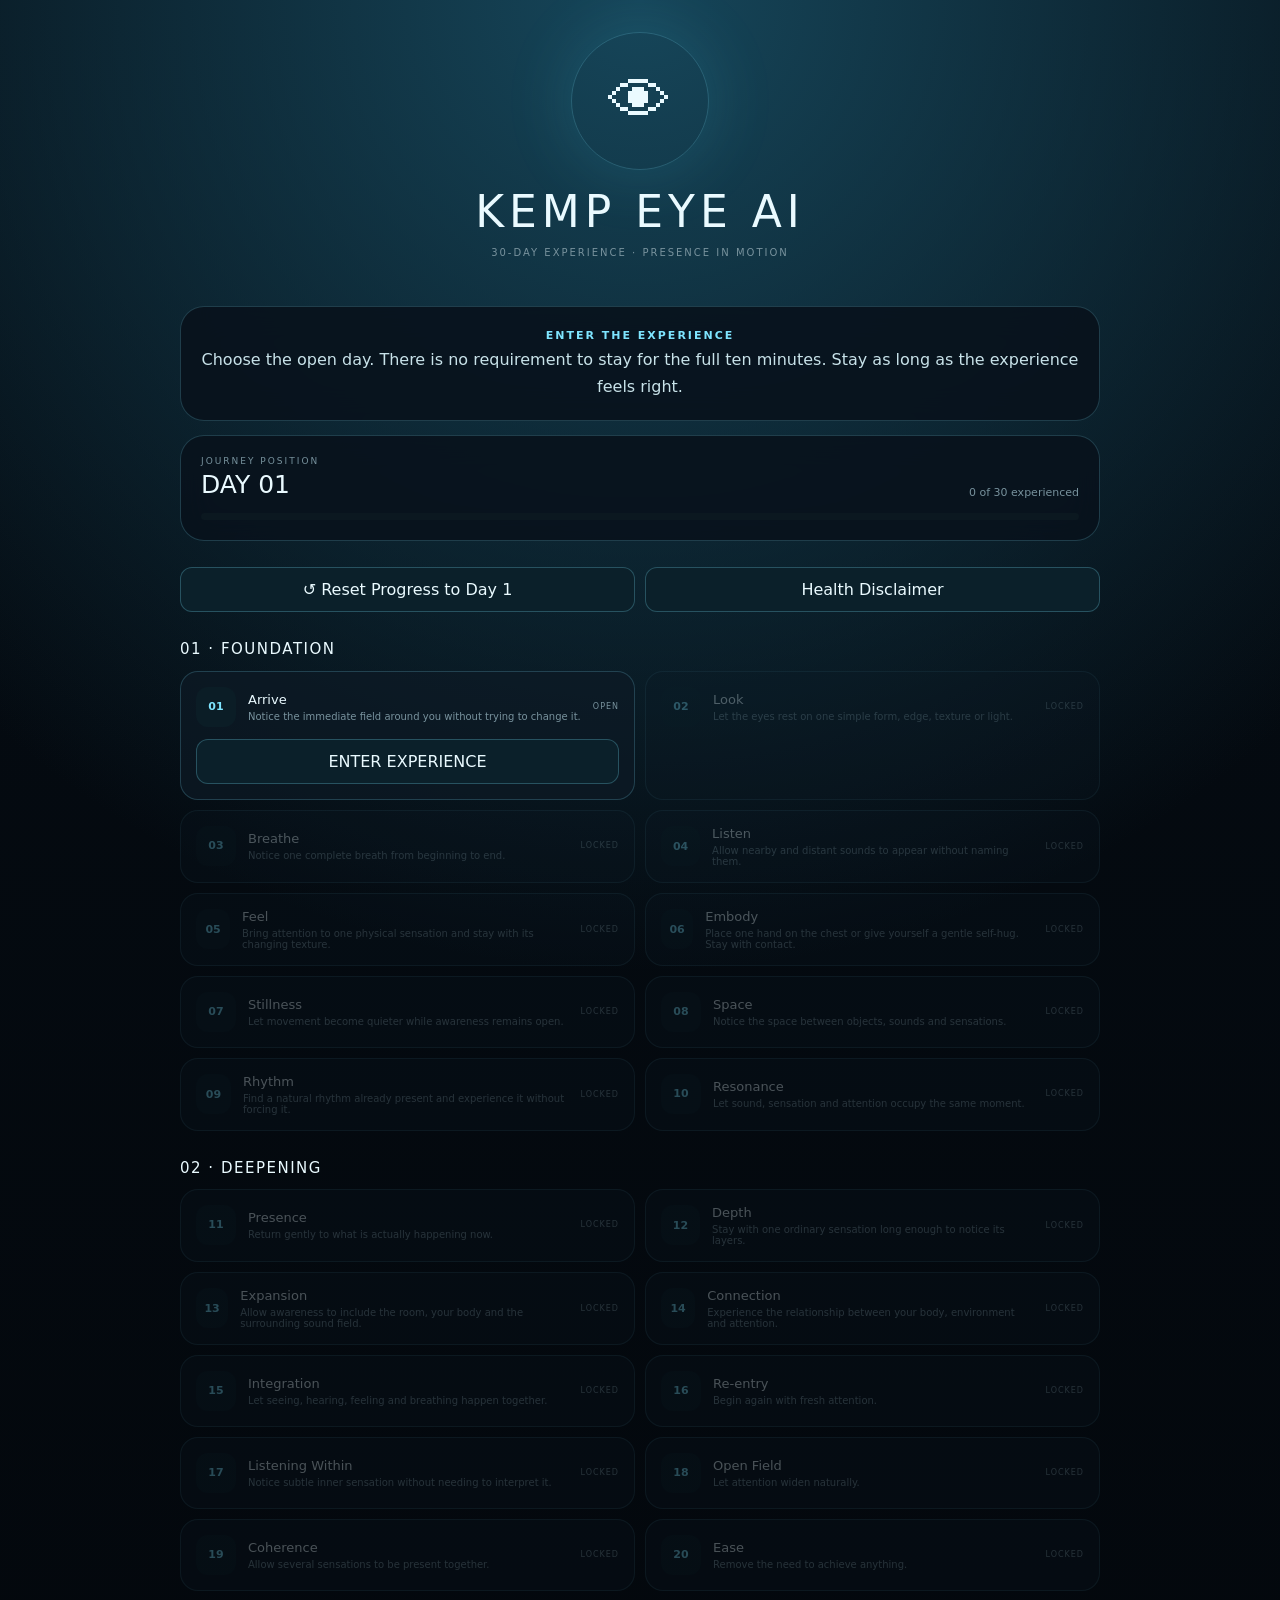
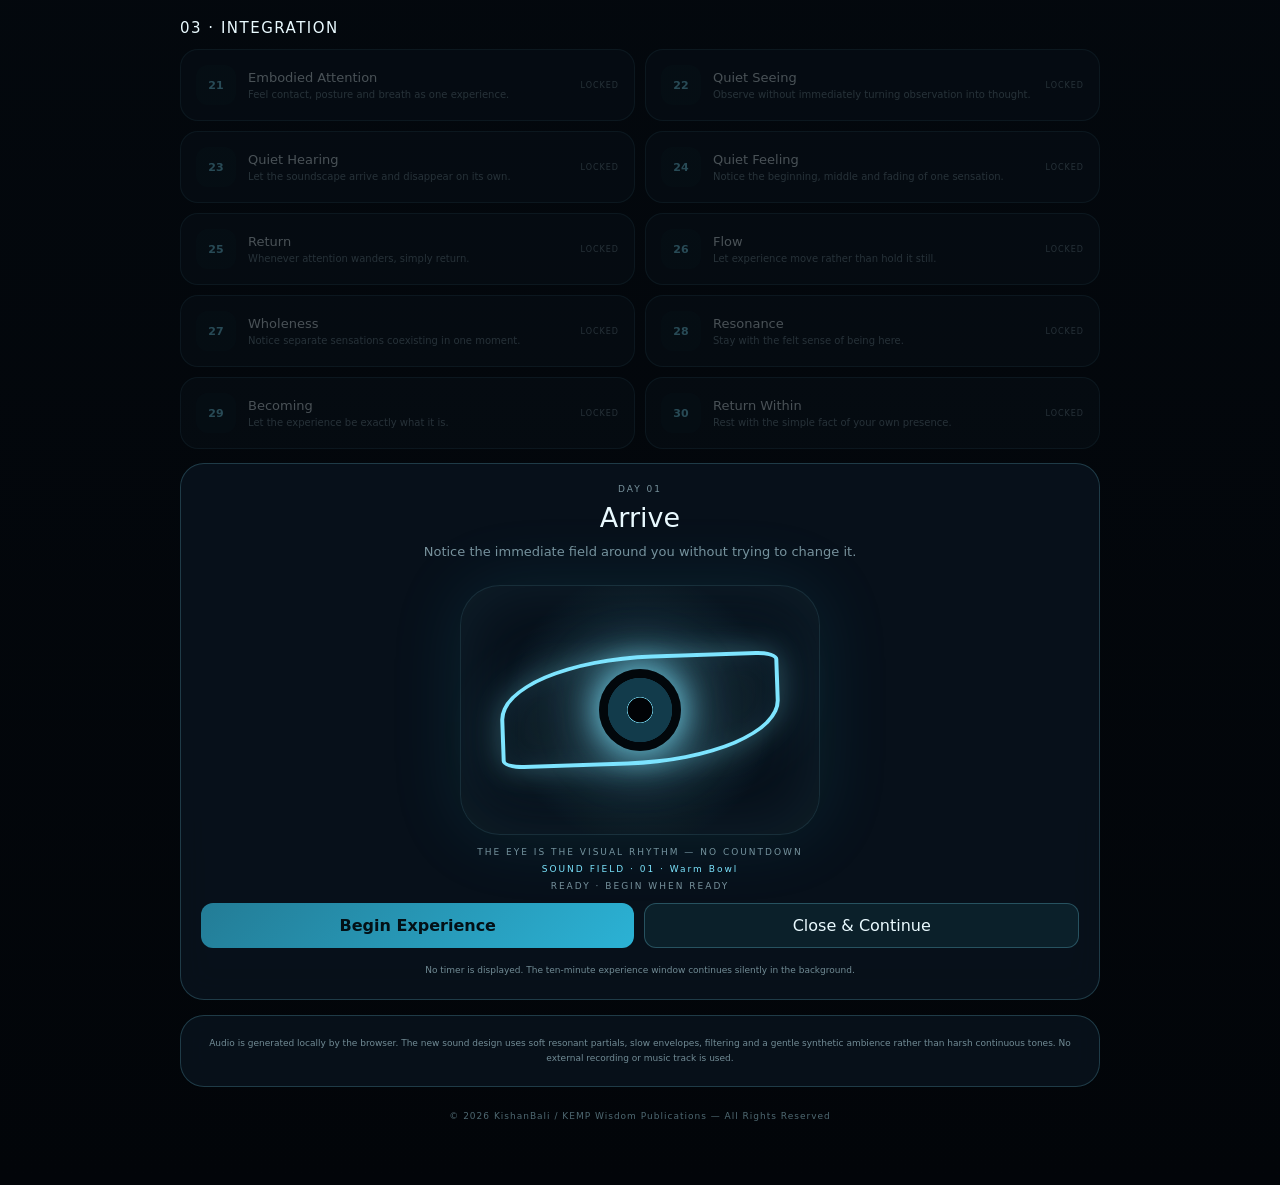
==== index.html @ 5b26da04 "Replace harsh tones with soft ambient resonant soundscapes" ====
<!doctype html><html lang="en"><head><meta charset="utf-8"><meta name="viewport" content="width=device-width,initial-scale=1"><title>KEMP EYE AI 👁 · 30-Day Experience</title><style>
:root{--bg:#03070b;--panel:rgba(8,18,28,.9);--cyan:#7ee5ff;--muted:#78929d;--line:rgba(126,229,255,.2);--ok:#9de4c3}*{box-sizing:border-box}body{margin:0;min-height:100vh;color:#eafaff;font-family:Inter,system-ui,sans-serif;background:radial-gradient(circle at 50% 0,#16465a,transparent 34%),linear-gradient(#050c13,#020509)}button{font:inherit}.wrap{max-width:950px;margin:auto;padding:22px 15px 60px}.hero{text-align:center;padding:10px 0 24px}.heroEye{width:138px;height:138px;margin:auto;border:1px solid var(--line);border-radius:50%;display:grid;place-items:center;box-shadow:0 0 70px rgba(74,207,239,.16)}.heroEye span{font-size:64px;animation:float 4s ease-in-out infinite}.hero h1{letter-spacing:5px;font-size:clamp(28px,5vw,44px);font-weight:500;margin:16px 0 5px}.hero p{color:var(--muted);font-size:10px;letter-spacing:2px}.panel{margin-top:14px;padding:20px;border:1px solid var(--line);border-radius:24px;background:var(--panel);backdrop-filter:blur(16px)}.intro{text-align:center;color:#c8e2e9;line-height:1.7}.intro b{display:block;color:var(--cyan);font-size:11px;letter-spacing:2px}.journey{display:flex;justify-content:space-between;align-items:end;gap:18px}.label{font-size:9px;letter-spacing:2px;color:var(--muted)}.big{font-size:25px;margin-top:4px}.count{font-size:11px;color:var(--muted)}.bar{height:7px;background:#0b1820;border-radius:20px;overflow:hidden;margin-top:14px}.fill{height:100%;width:0;background:linear-gradient(90deg,#246d83,var(--cyan));transition:width .5s}.stage{margin-top:28px}.stage h2{font-size:15px;font-weight:500;letter-spacing:1.5px}.days{display:grid;grid-template-columns:repeat(2,1fr);gap:10px}.day{padding:15px;border:1px solid var(--line);border-radius:18px;background:rgba(14,27,37,.7)}.lock{opacity:.3}.row{display:flex;gap:12px;align-items:center}.num{width:40px;height:40px;border-radius:12px;background:#0b1d26;color:var(--cyan);display:grid;place-items:center;font-weight:700;font-size:11px}.done .num{color:var(--ok)}.name{font-size:13px}.theme{font-size:10px;color:var(--muted);margin-top:4px}.state{margin-left:auto;font-size:8px;color:var(--muted);letter-spacing:1px}.done .state{color:var(--ok)}.btn{width:100%;margin-top:12px;padding:12px;border-radius:12px;border:1px solid rgba(126,229,255,.25);background:#0b202a;color:#eafaff;cursor:pointer}.primary{background:linear-gradient(135deg,#237c96,#2bb2d5);color:#031016;font-weight:750;border:0}.session{display:none;text-align:center}.session.show{display:block}.session h2{font-size:27px;font-weight:500;margin:8px}.desc{max-width:650px;margin:auto;color:var(--muted);font-size:13px;line-height:1.7}.visual{width:min(360px,82vw);height:250px;margin:22px auto 12px;display:grid;place-items:center;position:relative;border-radius:40px;background:radial-gradient(circle,rgba(126,229,255,.18),transparent 64%);box-shadow:inset 0 0 70px rgba(126,229,255,.08),0 0 75px rgba(42,174,208,.12);border:1px solid rgba(126,229,255,.14)}.visual.run{animation:field 4s ease-in-out infinite}.eyeArt{width:min(280px,72vw);height:150px;position:relative;filter:drop-shadow(0 0 25px rgba(126,229,255,.42))}.eyeArt:before{content:"";position:absolute;inset:20px 0;border:4px solid var(--cyan);border-radius:55% 8%;transform:rotate(-2deg);box-shadow:0 0 28px rgba(126,229,255,.28),inset 0 0 25px rgba(126,229,255,.08)}.iris{position:absolute;left:50%;top:50%;width:82px;height:82px;transform:translate(-50%,-50%);border-radius:50%;background:radial-gradient(circle,#f4ffff 0 7%,#7ee5ff 8% 22%,#123b4b 23% 55%,#02070b 56%);box-shadow:0 0 30px rgba(126,229,255,.72),0 0 70px rgba(126,229,255,.22)}.iris:after{content:"";position:absolute;left:50%;top:50%;width:25px;height:25px;transform:translate(-50%,-50%);border-radius:50%;background:#010306}.lid{position:absolute;left:-8%;right:-8%;top:50%;height:7px;border-radius:50%;background:var(--cyan);transform:translateY(-50%) scaleY(0);opacity:0}.run .eyeArt{animation:eyeFloat 3.6s ease-in-out infinite}.run .lid{animation:blink 5s ease-in-out infinite}.run .iris{animation:gaze 6s ease-in-out infinite}.experienceHint,.soundName,.phase{font-size:9px;letter-spacing:2px;color:var(--muted);margin-top:7px}.soundName{color:var(--cyan)}.controls{display:flex;gap:10px}.message{display:none;margin-top:14px;padding:15px;border-radius:15px;background:rgba(25,87,66,.22);color:#bcebd9;font-size:12px}.message.show{display:block}.tabs{display:grid;grid-template-columns:1fr 1fr;gap:10px;margin-top:14px}.modal{display:none}.modal.show{display:block}.note,.disclaimer,.footer{color:#718b95;font-size:9px;line-height:1.7;text-align:center;margin-top:15px}.footer{color:#4f6972;letter-spacing:1px;margin-top:22px}@keyframes float{50%{transform:translateY(-5px) scale(1.03)}}@keyframes field{0%,100%{transform:scale(.98);opacity:.82}50%{transform:scale(1.02);opacity:1}}@keyframes eyeFloat{50%{transform:translateY(-4px)}}@keyframes gaze{30%{margin-left:-10px}65%{margin-left:9px}}@keyframes blink{0%,42%,48%,100%{transform:translateY(-50%) scaleY(0);opacity:0}44%,46%{transform:translateY(-50%) scaleY(1);opacity:1}}@media(max-width:620px){.days{grid-template-columns:1fr}.controls,.tabs{display:flex;flex-direction:column}}
</style></head><body><main class="wrap"><section class="hero"><div class="heroEye"><span>👁</span></div><h1>KEMP EYE AI</h1><p>30-DAY EXPERIENCE · PRESENCE IN MOTION</p></section><section class="panel intro"><b>ENTER THE EXPERIENCE</b>Choose the open day. There is no requirement to stay for the full ten minutes. Stay as long as the experience feels right.</section><section class="panel"><div class="journey"><div><div class="label">JOURNEY POSITION</div><div class="big" id="dayNow">DAY 01</div></div><div class="count" id="count">0 of 30 experienced</div></div><div class="bar"><div class="fill" id="fill"></div></div></section><div class="tabs"><button class="btn" id="reset">↺ Reset Progress to Day 1</button><button class="btn" id="health">Health Disclaimer</button></div><section class="panel modal" id="healthPanel"><h3>Health Disclaimer</h3><p>KEMP EYE AI is an experiential prototype for personal exploration. It does not diagnose, treat, prevent or measure any medical or psychological condition and makes no promise of a health outcome. Stop if any sound or visual effect feels uncomfortable.</p><button class="btn" id="healthClose">Close Disclaimer</button></section><div id="stages"></div><section class="panel session" id="session"><div class="label" id="sessionDay">DAY 01</div><h2 id="title">Arrive</h2><p class="desc" id="desc"></p><div class="visual" id="visual"><div class="eyeArt"><div class="iris"></div><div class="lid"></div></div></div><div class="experienceHint">THE EYE IS THE VISUAL RHYTHM — NO COUNTDOWN</div><div class="soundName" id="soundName">SOUND FIELD · DAY 01</div><div class="phase" id="phase">READY · BEGIN WHEN YOU ARE READY</div><div class="controls"><button class="btn primary" id="start">Begin Experience</button><button class="btn" id="close">Close &amp; Continue</button></div><div class="note">No timer is displayed. The ten-minute experience window continues silently in the background.</div><div class="message" id="message"></div></section><section class="panel disclaimer">Audio is generated locally by the browser. The new sound design uses soft resonant partials, slow envelopes, filtering and a gentle synthetic ambience rather than harsh continuous tones. No external recording or music track is used.</section><div class="footer">© 2026 KishanBali / KEMP Wisdom Publications — All Rights Reserved</div></main><script>
const days=[['Arrive','Notice the immediate field around you without trying to change it.'],['Look','Let the eyes rest on one simple form, edge, texture or light.'],['Breathe','Notice one complete breath from beginning to end.'],['Listen','Allow nearby and distant sounds to appear without naming them.'],['Feel','Bring attention to one physical sensation and stay with its changing texture.'],['Embody','Place one hand on the chest or give yourself a gentle self-hug. Stay with contact.'],['Stillness','Let movement become quieter while awareness remains open.'],['Space','Notice the space between objects, sounds and sensations.'],['Rhythm','Find a natural rhythm already present and experience it without forcing it.'],['Resonance','Let sound, sensation and attention occupy the same moment.'],['Presence','Return gently to what is actually happening now.'],['Depth','Stay with one ordinary sensation long enough to notice its layers.'],['Expansion','Allow awareness to include the room, your body and the surrounding sound field.'],['Connection','Experience the relationship between your body, environment and attention.'],['Integration','Let seeing, hearing, feeling and breathing happen together.'],['Re-entry','Begin again with fresh attention.'],['Listening Within','Notice subtle inner sensation without needing to interpret it.'],['Open Field','Let attention widen naturally.'],['Coherence','Allow several sensations to be present together.'],['Ease','Remove the need to achieve anything.'],['Embodied Attention','Feel contact, posture and breath as one experience.'],['Quiet Seeing','Observe without immediately turning observation into thought.'],['Quiet Hearing','Let the soundscape arrive and disappear on its own.'],['Quiet Feeling','Notice the beginning, middle and fading of one sensation.'],['Return','Whenever attention wanders, simply return.'],['Flow','Let experience move rather than hold it still.'],['Wholeness','Notice separate sensations coexisting in one moment.'],['Resonance','Stay with the felt sense of being here.'],['Becoming','Let the experience be exactly what it is.'],['Return Within','Rest with the simple fact of your own presence.']];
const stages=[['01 · FOUNDATION',1,10],['02 · DEEPENING',11,20],['03 · INTEGRATION',21,30]];
const soundNames=['Warm Bowl','Soft Crystal','Low Resonance','Breath Tone','Silver Bowl','Deep Bowl','Airy Bowl','Warm Fifth','Quiet Bell','Round Resonance','Soft Harmonic','Inner Bowl','Wide Resonance','Open Fifth','Gentle Metal','Low Singing','Floating Fifth','Warm Air','Deep Bell','Soft Harmonics','Clear Resonance','Quiet Bell','Air Resonance','High Bowl','Falling Bowl','Flowing Tone','Bright Bowl','Deep + Air','Resonant Space','Return Bowl'];
const roots=[174,196,220,233,247,262,277,294,311,330,349,370,392,415,440,466,494,523,554,587,622,659,698,740,784,831,880,392,440,349];
const testMode=new URLSearchParams(location.search).get('test')==='1',DURATION=testMode?10:600;
let completed=read('kempEye30Completed',0),selected=Math.min(completed+1,30),elapsed=0,running=false,startStamp=0,raf=0,audio=null;const $=id=>document.getElementById(id);
function read(k,d){try{const n=Number(localStorage.getItem(k));return Number.isFinite(n)&&n>=0?n:d}catch(e){return d}}function write(k,v){try{localStorage.setItem(k,String(v))}catch(e){}}
function render(){const n=Math.min(completed+1,30);$('dayNow').textContent='DAY '+String(n).padStart(2,'0');$('count').textContent=completed+' of 30 experienced';$('fill').style.width=completed/30*100+'%';const h=$('stages');h.innerHTML='';stages.forEach(x=>{const s=document.createElement('section');s.className='stage';s.innerHTML='<h2>'+x[0]+'</h2><div class="days"></div>';const g=s.querySelector('.days');for(let d=x[1];d<=x[2];d++){const open=d<=completed+1,done=d<=completed,c=document.createElement('article');c.className='day '+(done?'done ':'')+(!open?'lock':'');c.innerHTML='<div class="row"><div class="num">'+String(d).padStart(2,'0')+'</div><div><div class="name">'+days[d-1][0]+'</div><div class="theme">'+days[d-1][1]+'</div></div><div class="state">'+(done?'DONE':open?'OPEN':'LOCKED')+'</div></div>'+(open&&!done?'<button class="btn enter">ENTER EXPERIENCE</button>':'');if(open&&!done)c.querySelector('.enter').onclick=()=>openDay(d);g.appendChild(c)}h.appendChild(s)})}
function openDay(d){if(d>completed+1)return;stopAudio();running=false;cancelAnimationFrame(raf);selected=d;elapsed=loadResume(d);$('sessionDay').textContent='DAY '+String(d).padStart(2,'0');$('title').textContent=days[d-1][0];$('desc').textContent=days[d-1][1];$('soundName').textContent='SOUND FIELD · '+String(d).padStart(2,'0')+' · '+soundNames[d-1];$('phase').textContent=elapsed?'RESUME · CONTINUE WHEN READY':'READY · BEGIN WHEN READY';$('start').disabled=false;$('start').textContent=elapsed?'Resume Experience':'Begin Experience';$('visual').classList.remove('run');$('message').className='message';$('session').classList.add('show');setTimeout(()=>$('session').scrollIntoView({behavior:'smooth',block:'center'}),20)}
function loadResume(d){try{const x=JSON.parse(localStorage.getItem('kempEye30Resume')||'null');return x&&x.day===d&&Number.isFinite(x.elapsed)?Math.min(DURATION,x.elapsed):0}catch(e){return 0}}function saveResume(){try{localStorage.setItem('kempEye30Resume',JSON.stringify({day:selected,elapsed}))}catch(e){}}
function stopAudio(){if(audio){try{audio.nodes.forEach(n=>n.stop())}catch(e){}try{audio.ctx.close()}catch(e){}audio=null}}
function startAudio(){stopAudio();const C=window.AudioContext||window.webkitAudioContext;if(!C)return;const ctx=new C(),root=roots[selected-1],master=ctx.createGain(),filter=ctx.createBiquadFilter(),pan=ctx.createStereoPanner?ctx.createStereoPanner():null;master.gain.setValueAtTime(0.0001,ctx.currentTime);master.gain.exponentialRampToValueAtTime(0.055,ctx.currentTime+2.5);filter.type='lowpass';filter.frequency.value=selected%3===0?1450:2100;filter.Q.value=.35;filter.connect(pan||master);if(pan){pan.pan.value=((selected%7)-3)/12;pan.connect(master)}master.connect(ctx.destination);const nodes=[];[1,2,3,4.01,6.01].forEach((ratio,i)=>{const o=ctx.createOscillator(),g=ctx.createGain();o.type=i===4?'triangle':'sine';o.frequency.value=root*ratio;g.gain.value=[.65,.22,.11,.055,.018][i];o.connect(g).connect(filter);o.start();nodes.push(o)});const lfo=ctx.createOscillator(),lg=ctx.createGain();lfo.frequency.value=.035+(selected%5)*.009;lg.gain.value=.018;lfo.connect(lg).connect(master.gain);lfo.start();nodes.push(lfo);ctx.resume();audio={ctx,nodes}}
function begin(){if(running)return;running=true;startStamp=performance.now()-elapsed*1000;startAudio();$('visual').classList.add('run');$('start').disabled=true;$('start').textContent='Experience Running';$('phase').textContent='EXPERIENCE IN PROGRESS · FOLLOW THE EYE';cancelAnimationFrame(raf);raf=requestAnimationFrame(loop)}
function loop(t){if(!running)return;elapsed=Math.min(DURATION,(t-startStamp)/1000);if(elapsed>=DURATION){finish();return}raf=requestAnimationFrame(loop)}
function finish(){running=false;cancelAnimationFrame(raf);stopAudio();completed=Math.max(completed,selected);write('kempEye30Completed',completed);try{localStorage.removeItem('kempEye30Resume')}catch(e){}$('visual').classList.remove('run');$('message').textContent=selected<30?'DAY '+String(selected+1).padStart(2,'0')+' IS NOW OPEN.':'30 DAYS COMPLETE · RETURN WITHIN.';$('message').className='message show';render();if(selected<30)setTimeout(()=>openDay(selected+1),500)}
$('start').onclick=begin;$('close').onclick=()=>{if(running){elapsed=Math.min(DURATION,(performance.now()-startStamp)/1000)}stopAudio();running=false;cancelAnimationFrame(raf);completed=Math.max(completed,selected);write('kempEye30Completed',completed);try{localStorage.removeItem('kempEye30Resume')}catch(e){}$('session').classList.remove('show');render();window.scrollTo({top:0,behavior:'smooth'})};$('reset').onclick=()=>{stopAudio();running=false;completed=0;selected=1;elapsed=0;write('kempEye30Completed',0);try{localStorage.removeItem('kempEye30Resume')}catch(e){}$('session').classList.remove('show');render()};$('health').onclick=()=>$('healthPanel').classList.toggle('show');$('healthClose').onclick=()=>$('healthPanel').classList.remove('show');document.addEventListener('visibilitychange',()=>{if(document.hidden&&running){elapsed=Math.min(DURATION,(performance.now()-startStamp)/1000);saveResume();stopAudio();running=false;cancelAnimationFrame(raf);$('start').disabled=false;$('start').textContent='Resume Experience';$('phase').textContent='PAUSED · PRESS RESUME'}});window.addEventListener('pagehide',()=>{if(running){elapsed=Math.min(DURATION,(performance.now()-startStamp)/1000);saveResume()}stopAudio()});render();openDay(selected);
</script></body></html>
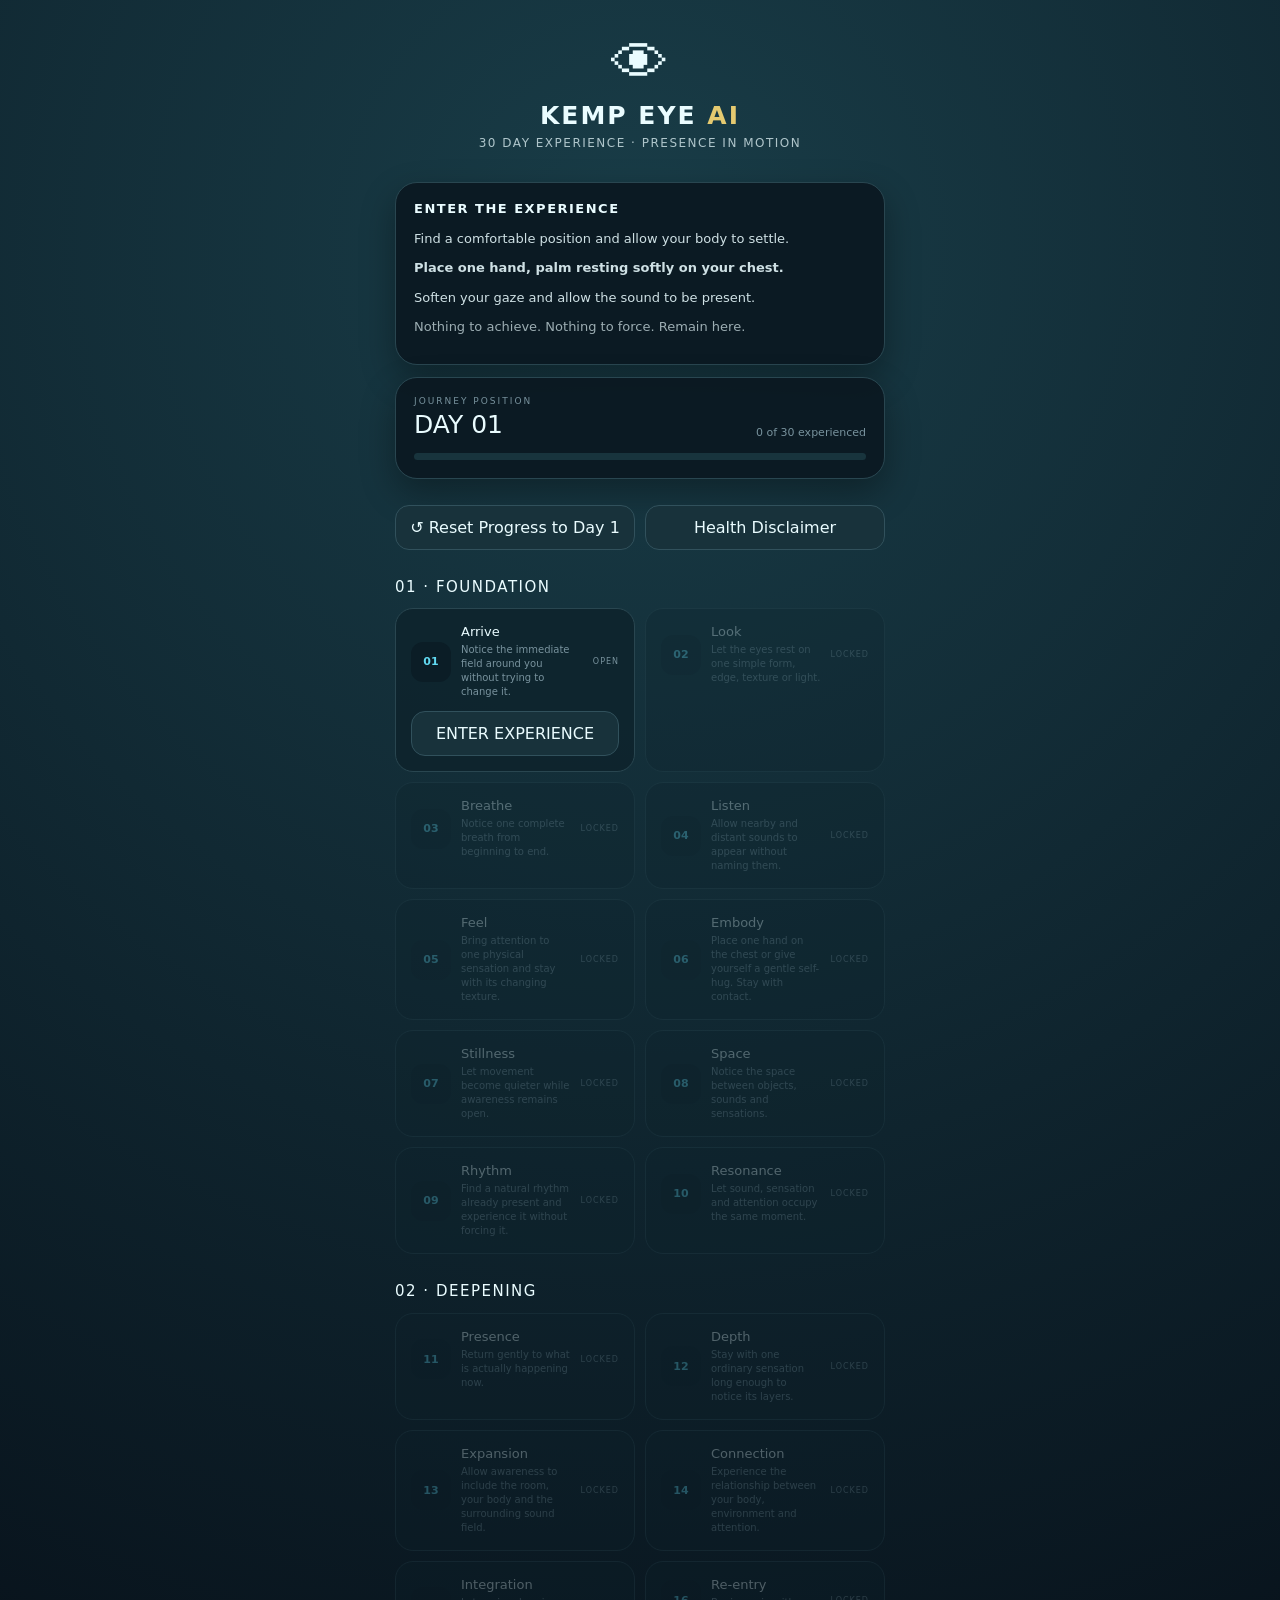
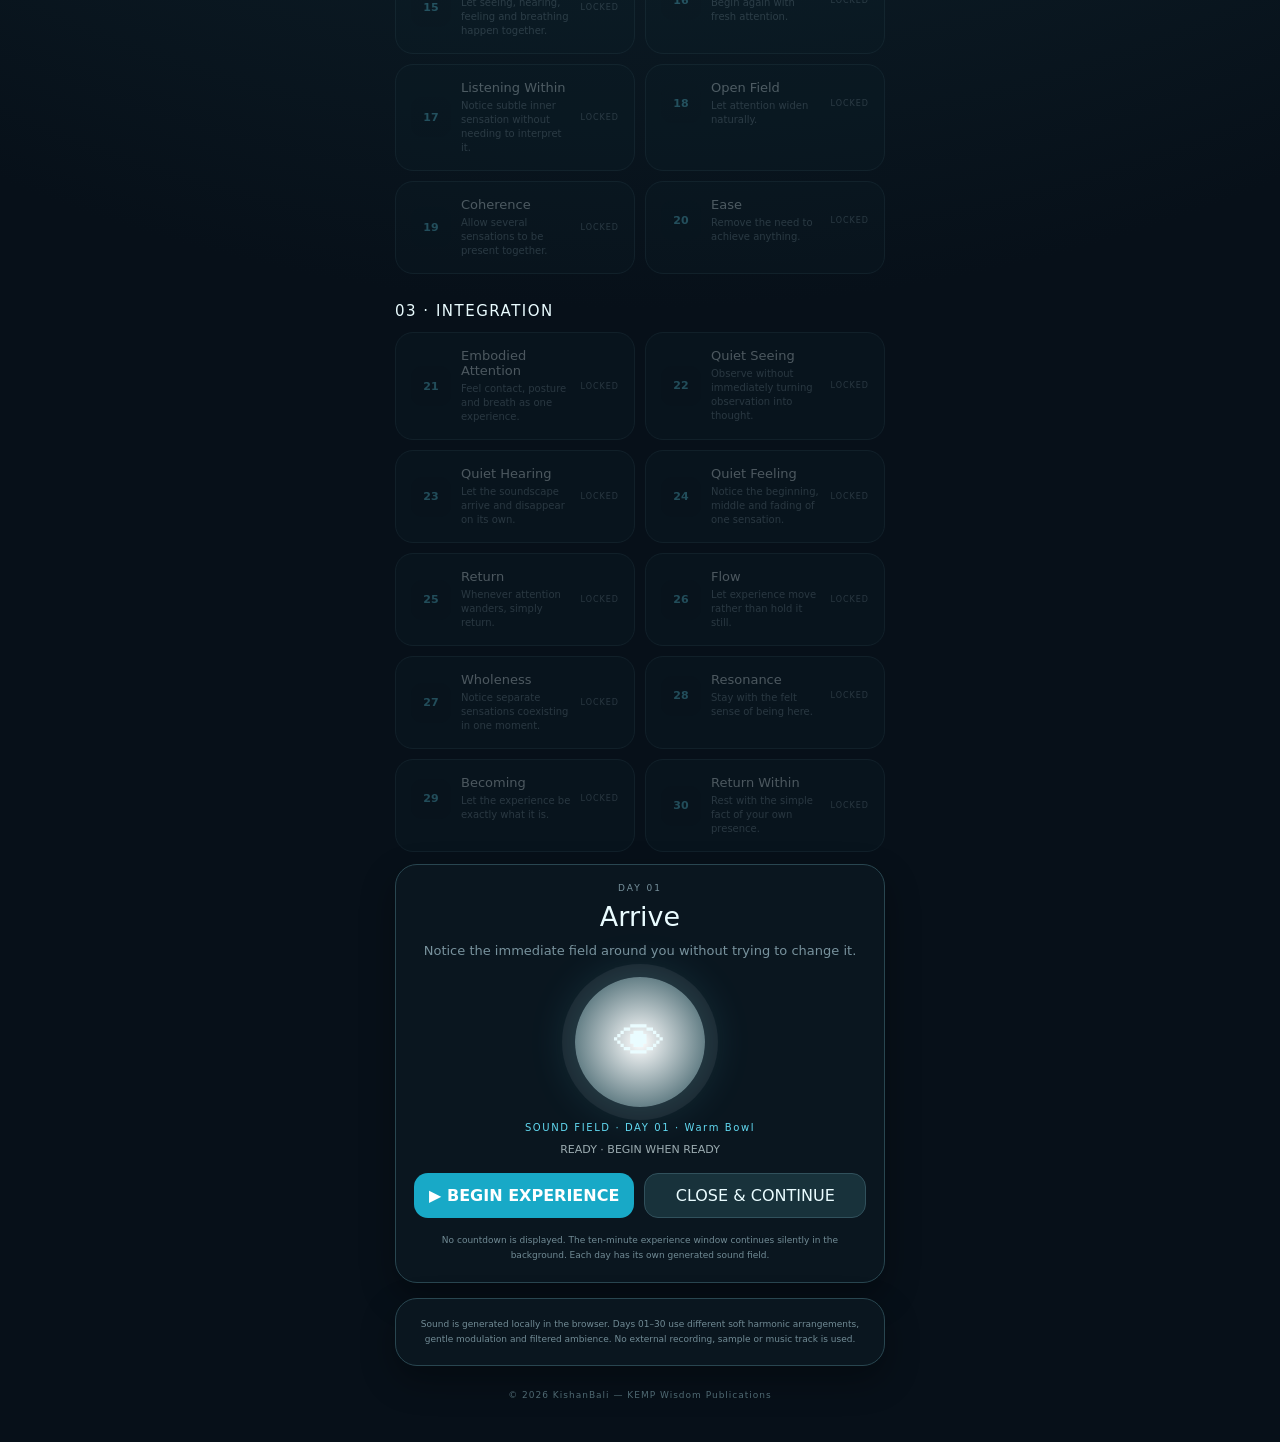
==== commit 89bb18f2: "Fix sound for days 21-30 and align eye visual with KEMP EYE Coherence" ====
--- a/index.html
+++ b/index.html
@@ -1,20 +1,22 @@
-<!doctype html><html lang="en"><head><meta charset="utf-8"><meta name="viewport" content="width=device-width,initial-scale=1"><title>KEMP EYE AI 👁 · 30-Day Experience</title><style>
-:root{--bg:#03070b;--panel:rgba(8,18,28,.9);--cyan:#7ee5ff;--muted:#78929d;--line:rgba(126,229,255,.2);--ok:#9de4c3}*{box-sizing:border-box}body{margin:0;min-height:100vh;color:#eafaff;font-family:Inter,system-ui,sans-serif;background:radial-gradient(circle at 50% 0,#16465a,transparent 34%),linear-gradient(#050c13,#020509)}button{font:inherit}.wrap{max-width:950px;margin:auto;padding:22px 15px 60px}.hero{text-align:center;padding:10px 0 24px}.heroEye{width:138px;height:138px;margin:auto;border:1px solid var(--line);border-radius:50%;display:grid;place-items:center;box-shadow:0 0 70px rgba(74,207,239,.16)}.heroEye span{font-size:64px;animation:float 4s ease-in-out infinite}.hero h1{letter-spacing:5px;font-size:clamp(28px,5vw,44px);font-weight:500;margin:16px 0 5px}.hero p{color:var(--muted);font-size:10px;letter-spacing:2px}.panel{margin-top:14px;padding:20px;border:1px solid var(--line);border-radius:24px;background:var(--panel);backdrop-filter:blur(16px)}.intro{text-align:center;color:#c8e2e9;line-height:1.7}.intro b{display:block;color:var(--cyan);font-size:11px;letter-spacing:2px}.journey{display:flex;justify-content:space-between;align-items:end;gap:18px}.label{font-size:9px;letter-spacing:2px;color:var(--muted)}.big{font-size:25px;margin-top:4px}.count{font-size:11px;color:var(--muted)}.bar{height:7px;background:#0b1820;border-radius:20px;overflow:hidden;margin-top:14px}.fill{height:100%;width:0;background:linear-gradient(90deg,#246d83,var(--cyan));transition:width .5s}.stage{margin-top:28px}.stage h2{font-size:15px;font-weight:500;letter-spacing:1.5px}.days{display:grid;grid-template-columns:repeat(2,1fr);gap:10px}.day{padding:15px;border:1px solid var(--line);border-radius:18px;background:rgba(14,27,37,.7)}.lock{opacity:.3}.row{display:flex;gap:12px;align-items:center}.num{width:40px;height:40px;border-radius:12px;background:#0b1d26;color:var(--cyan);display:grid;place-items:center;font-weight:700;font-size:11px}.done .num{color:var(--ok)}.name{font-size:13px}.theme{font-size:10px;color:var(--muted);margin-top:4px}.state{margin-left:auto;font-size:8px;color:var(--muted);letter-spacing:1px}.done .state{color:var(--ok)}.btn{width:100%;margin-top:12px;padding:12px;border-radius:12px;border:1px solid rgba(126,229,255,.25);background:#0b202a;color:#eafaff;cursor:pointer}.primary{background:linear-gradient(135deg,#237c96,#2bb2d5);color:#031016;font-weight:750;border:0}.session{display:none;text-align:center}.session.show{display:block}.session h2{font-size:27px;font-weight:500;margin:8px}.desc{max-width:650px;margin:auto;color:var(--muted);font-size:13px;line-height:1.7}.visual{width:min(360px,82vw);height:250px;margin:22px auto 12px;display:grid;place-items:center;position:relative;border-radius:40px;background:radial-gradient(circle,rgba(126,229,255,.18),transparent 64%);box-shadow:inset 0 0 70px rgba(126,229,255,.08),0 0 75px rgba(42,174,208,.12);border:1px solid rgba(126,229,255,.14)}.visual.run{animation:field 4s ease-in-out infinite}.eyeArt{width:min(280px,72vw);height:150px;position:relative;filter:drop-shadow(0 0 25px rgba(126,229,255,.42))}.eyeArt:before{content:"";position:absolute;inset:20px 0;border:4px solid var(--cyan);border-radius:55% 8%;transform:rotate(-2deg);box-shadow:0 0 28px rgba(126,229,255,.28),inset 0 0 25px rgba(126,229,255,.08)}.iris{position:absolute;left:50%;top:50%;width:82px;height:82px;transform:translate(-50%,-50%);border-radius:50%;background:radial-gradient(circle,#f4ffff 0 7%,#7ee5ff 8% 22%,#123b4b 23% 55%,#02070b 56%);box-shadow:0 0 30px rgba(126,229,255,.72),0 0 70px rgba(126,229,255,.22)}.iris:after{content:"";position:absolute;left:50%;top:50%;width:25px;height:25px;transform:translate(-50%,-50%);border-radius:50%;background:#010306}.lid{position:absolute;left:-8%;right:-8%;top:50%;height:7px;border-radius:50%;background:var(--cyan);transform:translateY(-50%) scaleY(0);opacity:0}.run .eyeArt{animation:eyeFloat 3.6s ease-in-out infinite}.run .lid{animation:blink 5s ease-in-out infinite}.run .iris{animation:gaze 6s ease-in-out infinite}.experienceHint,.soundName,.phase{font-size:9px;letter-spacing:2px;color:var(--muted);margin-top:7px}.soundName{color:var(--cyan)}.controls{display:flex;gap:10px}.message{display:none;margin-top:14px;padding:15px;border-radius:15px;background:rgba(25,87,66,.22);color:#bcebd9;font-size:12px}.message.show{display:block}.tabs{display:grid;grid-template-columns:1fr 1fr;gap:10px;margin-top:14px}.modal{display:none}.modal.show{display:block}.note,.disclaimer,.footer{color:#718b95;font-size:9px;line-height:1.7;text-align:center;margin-top:15px}.footer{color:#4f6972;letter-spacing:1px;margin-top:22px}@keyframes float{50%{transform:translateY(-5px) scale(1.03)}}@keyframes field{0%,100%{transform:scale(.98);opacity:.82}50%{transform:scale(1.02);opacity:1}}@keyframes eyeFloat{50%{transform:translateY(-4px)}}@keyframes gaze{30%{margin-left:-10px}65%{margin-left:9px}}@keyframes blink{0%,42%,48%,100%{transform:translateY(-50%) scaleY(0);opacity:0}44%,46%{transform:translateY(-50%) scaleY(1);opacity:1}}@media(max-width:620px){.days{grid-template-columns:1fr}.controls,.tabs{display:flex;flex-direction:column}}
-</style></head><body><main class="wrap"><section class="hero"><div class="heroEye"><span>👁</span></div><h1>KEMP EYE AI</h1><p>30-DAY EXPERIENCE · PRESENCE IN MOTION</p></section><section class="panel intro"><b>ENTER THE EXPERIENCE</b>Choose the open day. There is no requirement to stay for the full ten minutes. Stay as long as the experience feels right.</section><section class="panel"><div class="journey"><div><div class="label">JOURNEY POSITION</div><div class="big" id="dayNow">DAY 01</div></div><div class="count" id="count">0 of 30 experienced</div></div><div class="bar"><div class="fill" id="fill"></div></div></section><div class="tabs"><button class="btn" id="reset">↺ Reset Progress to Day 1</button><button class="btn" id="health">Health Disclaimer</button></div><section class="panel modal" id="healthPanel"><h3>Health Disclaimer</h3><p>KEMP EYE AI is an experiential prototype for personal exploration. It does not diagnose, treat, prevent or measure any medical or psychological condition and makes no promise of a health outcome. Stop if any sound or visual effect feels uncomfortable.</p><button class="btn" id="healthClose">Close Disclaimer</button></section><div id="stages"></div><section class="panel session" id="session"><div class="label" id="sessionDay">DAY 01</div><h2 id="title">Arrive</h2><p class="desc" id="desc"></p><div class="visual" id="visual"><div class="eyeArt"><div class="iris"></div><div class="lid"></div></div></div><div class="experienceHint">THE EYE IS THE VISUAL RHYTHM — NO COUNTDOWN</div><div class="soundName" id="soundName">SOUND FIELD · DAY 01</div><div class="phase" id="phase">READY · BEGIN WHEN YOU ARE READY</div><div class="controls"><button class="btn primary" id="start">Begin Experience</button><button class="btn" id="close">Close &amp; Continue</button></div><div class="note">No timer is displayed. The ten-minute experience window continues silently in the background.</div><div class="message" id="message"></div></section><section class="panel disclaimer">Audio is generated locally by the browser. The new sound design uses soft resonant partials, slow envelopes, filtering and a gentle synthetic ambience rather than harsh continuous tones. No external recording or music track is used.</section><div class="footer">© 2026 KishanBali / KEMP Wisdom Publications — All Rights Reserved</div></main><script>
+<!doctype html><html lang="en"><head><meta charset="utf-8"><meta name="viewport" content="width=device-width,initial-scale=1,viewport-fit=cover"><meta name="theme-color" content="#071019"><title>KEMP EYE AI 👁 · 30-Day Experience</title><style>
+*{box-sizing:border-box}html,body{margin:0;min-height:100%;background:#071019;color:#eafcff;font-family:system-ui,-apple-system,Segoe UI,sans-serif}body{background:radial-gradient(circle at 50% 8%,#193d48,#071019 58%)}button{font:inherit}.app{max-width:520px;margin:auto;min-height:100vh;padding:22px 15px 38px}.hero{text-align:center;padding:12px 0 20px}.heroEye{font-size:58px;line-height:1}.hero h1{font-size:25px;letter-spacing:2px;margin:9px 0 6px}.hero h1 span{color:#e5ca70}.sub{font-size:12px;letter-spacing:1.5px;opacity:.72}.card{background:#0a1820e8;border:1px solid #294650;border-radius:22px;padding:18px;margin:12px 0;box-shadow:0 14px 35px #0005}.guidance h2{font-size:13px;letter-spacing:1.5px;margin:0 0 12px}.guidance p{font-size:13px;line-height:1.65;margin:8px 0;opacity:.88}.guidance .quiet{opacity:.65}.journey{display:flex;justify-content:space-between;align-items:end;gap:15px}.label{font-size:9px;letter-spacing:2px;color:#78929d}.big{font-size:25px;margin-top:4px}.count{font-size:11px;color:#78929d;text-align:right}.bar{height:7px;background:#18343d;border-radius:10px;overflow:hidden;margin-top:14px}.fill{height:100%;width:0;background:#61d9f1;transition:width .3s}.stage{margin-top:28px}.stage h2{font-size:15px;font-weight:500;letter-spacing:1.5px}.days{display:grid;grid-template-columns:repeat(2,1fr);gap:10px}.day{padding:15px;border:1px solid #294650;border-radius:18px;background:#0d222bcc}.lock{opacity:.3}.row{display:flex;gap:10px;align-items:center}.num{width:40px;height:40px;border-radius:12px;background:#0b1d26;color:#61d9f1;display:grid;place-items:center;font-weight:700;font-size:11px;flex:none}.done .num{color:#9de4c3}.name{font-size:13px}.theme{font-size:10px;color:#78929d;margin-top:4px;line-height:1.4}.state{margin-left:auto;font-size:8px;color:#78929d;letter-spacing:1px}.done .state{color:#9de4c3}.btn{width:100%;margin-top:12px;padding:12px;border-radius:14px;border:1px solid #31515c;background:#18323b;color:#eafcff;cursor:pointer}.primary{background:#18a9c7;color:#fff;font-weight:900;border:0}.session{display:none;text-align:center}.session.show{display:block}.session h2{font-size:27px;font-weight:500;margin:8px}.desc{max-width:650px;margin:auto;color:#78929d;font-size:13px;line-height:1.7}.orb{width:130px;height:130px;margin:15px auto;border-radius:50%;display:grid;place-items:center;font-size:52px;background:radial-gradient(circle,#fff,#254b55);box-shadow:0 0 0 13px #fff1,0 0 48px #61d9f133;animation:pulse 4s ease-in-out infinite}.orb.run{animation:pulseRun 3.4s ease-in-out infinite}.soundName{font-size:10px;letter-spacing:1.6px;color:#61d9f1;margin-top:8px}.phase{min-height:18px;margin-top:10px;font-size:11px;opacity:.65}.controls{display:flex;gap:10px}.message{display:none;margin-top:14px;padding:15px;border-radius:15px;background:#19574238;color:#bcebd9;font-size:12px;line-height:1.6}.message.show{display:block}.tabs{display:grid;grid-template-columns:1fr 1fr;gap:10px;margin-top:14px}.modal{display:none}.modal.show{display:block}.note,.disclaimer,.footer{color:#718b95;font-size:9px;line-height:1.7;text-align:center;margin-top:15px}.footer{color:#4f6972;letter-spacing:1px;margin-top:22px}@keyframes pulse{50%{transform:scale(1.07)}}@keyframes pulseRun{0%,100%{transform:scale(1);filter:brightness(.95)}50%{transform:scale(1.08);filter:brightness(1.18)}}@media(max-width:620px){.days{grid-template-columns:1fr}.controls,.tabs{display:flex;flex-direction:column}}
+</style></head><body><main class="app"><header class="hero"><div class="heroEye">👁</div><h1>KEMP EYE <span>AI</span></h1><div class="sub">30 DAY EXPERIENCE · PRESENCE IN MOTION</div></header><section class="card guidance"><h2>ENTER THE EXPERIENCE</h2><p>Find a comfortable position and allow your body to settle.</p><p><strong>Place one hand, palm resting softly on your chest.</strong></p><p>Soften your gaze and allow the sound to be present.</p><p class="quiet">Nothing to achieve. Nothing to force. Remain here.</p></section><section class="card"><div class="journey"><div><div class="label">JOURNEY POSITION</div><div class="big" id="dayNow">DAY 01</div></div><div class="count" id="count">0 of 30 experienced</div></div><div class="bar"><div class="fill" id="fill"></div></div></section><div class="tabs"><button class="btn" id="reset">↺ Reset Progress to Day 1</button><button class="btn" id="health">Health Disclaimer</button></div><section class="card modal" id="healthPanel"><h3>Health Disclaimer</h3><p>KEMP EYE AI is an experiential prototype for personal exploration. It does not diagnose, treat, prevent or measure any medical or psychological condition and makes no promise of a health outcome. Stop if any sound or visual effect feels uncomfortable.</p><button class="btn" id="healthClose">Close Disclaimer</button></section><div id="stages"></div><section class="card session" id="session"><div class="label" id="sessionDay">DAY 01</div><h2 id="title">Arrive</h2><p class="desc" id="desc"></p><div class="orb" id="orb">👁</div><div class="soundName" id="soundName">SOUND FIELD · DAY 01 · WARM BOWL</div><div class="phase" id="phase">READY · BEGIN WHEN READY</div><div class="controls"><button class="btn primary" id="start">▶ BEGIN EXPERIENCE</button><button class="btn" id="close">CLOSE &amp; CONTINUE</button></div><div class="note">No countdown is displayed. The ten-minute experience window continues silently in the background. Each day has its own generated sound field.</div><div class="message" id="message"></div></section><section class="card disclaimer">Sound is generated locally in the browser. Days 01–30 use different soft harmonic arrangements, gentle modulation and filtered ambience. No external recording, sample or music track is used.</section><div class="footer">© 2026 KishanBali — KEMP Wisdom Publications</div></main><script>
 const days=[['Arrive','Notice the immediate field around you without trying to change it.'],['Look','Let the eyes rest on one simple form, edge, texture or light.'],['Breathe','Notice one complete breath from beginning to end.'],['Listen','Allow nearby and distant sounds to appear without naming them.'],['Feel','Bring attention to one physical sensation and stay with its changing texture.'],['Embody','Place one hand on the chest or give yourself a gentle self-hug. Stay with contact.'],['Stillness','Let movement become quieter while awareness remains open.'],['Space','Notice the space between objects, sounds and sensations.'],['Rhythm','Find a natural rhythm already present and experience it without forcing it.'],['Resonance','Let sound, sensation and attention occupy the same moment.'],['Presence','Return gently to what is actually happening now.'],['Depth','Stay with one ordinary sensation long enough to notice its layers.'],['Expansion','Allow awareness to include the room, your body and the surrounding sound field.'],['Connection','Experience the relationship between your body, environment and attention.'],['Integration','Let seeing, hearing, feeling and breathing happen together.'],['Re-entry','Begin again with fresh attention.'],['Listening Within','Notice subtle inner sensation without needing to interpret it.'],['Open Field','Let attention widen naturally.'],['Coherence','Allow several sensations to be present together.'],['Ease','Remove the need to achieve anything.'],['Embodied Attention','Feel contact, posture and breath as one experience.'],['Quiet Seeing','Observe without immediately turning observation into thought.'],['Quiet Hearing','Let the soundscape arrive and disappear on its own.'],['Quiet Feeling','Notice the beginning, middle and fading of one sensation.'],['Return','Whenever attention wanders, simply return.'],['Flow','Let experience move rather than hold it still.'],['Wholeness','Notice separate sensations coexisting in one moment.'],['Resonance','Stay with the felt sense of being here.'],['Becoming','Let the experience be exactly what it is.'],['Return Within','Rest with the simple fact of your own presence.']];
 const stages=[['01 · FOUNDATION',1,10],['02 · DEEPENING',11,20],['03 · INTEGRATION',21,30]];
-const soundNames=['Warm Bowl','Soft Crystal','Low Resonance','Breath Tone','Silver Bowl','Deep Bowl','Airy Bowl','Warm Fifth','Quiet Bell','Round Resonance','Soft Harmonic','Inner Bowl','Wide Resonance','Open Fifth','Gentle Metal','Low Singing','Floating Fifth','Warm Air','Deep Bell','Soft Harmonics','Clear Resonance','Quiet Bell','Air Resonance','High Bowl','Falling Bowl','Flowing Tone','Bright Bowl','Deep + Air','Resonant Space','Return Bowl'];
-const roots=[174,196,220,233,247,262,277,294,311,330,349,370,392,415,440,466,494,523,554,587,622,659,698,740,784,831,880,392,440,349];
-const testMode=new URLSearchParams(location.search).get('test')==='1',DURATION=testMode?10:600;
-let completed=read('kempEye30Completed',0),selected=Math.min(completed+1,30),elapsed=0,running=false,startStamp=0,raf=0,audio=null;const $=id=>document.getElementById(id);
-function read(k,d){try{const n=Number(localStorage.getItem(k));return Number.isFinite(n)&&n>=0?n:d}catch(e){return d}}function write(k,v){try{localStorage.setItem(k,String(v))}catch(e){}}
-function render(){const n=Math.min(completed+1,30);$('dayNow').textContent='DAY '+String(n).padStart(2,'0');$('count').textContent=completed+' of 30 experienced';$('fill').style.width=completed/30*100+'%';const h=$('stages');h.innerHTML='';stages.forEach(x=>{const s=document.createElement('section');s.className='stage';s.innerHTML='<h2>'+x[0]+'</h2><div class="days"></div>';const g=s.querySelector('.days');for(let d=x[1];d<=x[2];d++){const open=d<=completed+1,done=d<=completed,c=document.createElement('article');c.className='day '+(done?'done ':'')+(!open?'lock':'');c.innerHTML='<div class="row"><div class="num">'+String(d).padStart(2,'0')+'</div><div><div class="name">'+days[d-1][0]+'</div><div class="theme">'+days[d-1][1]+'</div></div><div class="state">'+(done?'DONE':open?'OPEN':'LOCKED')+'</div></div>'+(open&&!done?'<button class="btn enter">ENTER EXPERIENCE</button>':'');if(open&&!done)c.querySelector('.enter').onclick=()=>openDay(d);g.appendChild(c)}h.appendChild(s)})}
-function openDay(d){if(d>completed+1)return;stopAudio();running=false;cancelAnimationFrame(raf);selected=d;elapsed=loadResume(d);$('sessionDay').textContent='DAY '+String(d).padStart(2,'0');$('title').textContent=days[d-1][0];$('desc').textContent=days[d-1][1];$('soundName').textContent='SOUND FIELD · '+String(d).padStart(2,'0')+' · '+soundNames[d-1];$('phase').textContent=elapsed?'RESUME · CONTINUE WHEN READY':'READY · BEGIN WHEN READY';$('start').disabled=false;$('start').textContent=elapsed?'Resume Experience':'Begin Experience';$('visual').classList.remove('run');$('message').className='message';$('session').classList.add('show');setTimeout(()=>$('session').scrollIntoView({behavior:'smooth',block:'center'}),20)}
-function loadResume(d){try{const x=JSON.parse(localStorage.getItem('kempEye30Resume')||'null');return x&&x.day===d&&Number.isFinite(x.elapsed)?Math.min(DURATION,x.elapsed):0}catch(e){return 0}}function saveResume(){try{localStorage.setItem('kempEye30Resume',JSON.stringify({day:selected,elapsed}))}catch(e){}}
-function stopAudio(){if(audio){try{audio.nodes.forEach(n=>n.stop())}catch(e){}try{audio.ctx.close()}catch(e){}audio=null}}
-function startAudio(){stopAudio();const C=window.AudioContext||window.webkitAudioContext;if(!C)return;const ctx=new C(),root=roots[selected-1],master=ctx.createGain(),filter=ctx.createBiquadFilter(),pan=ctx.createStereoPanner?ctx.createStereoPanner():null;master.gain.setValueAtTime(0.0001,ctx.currentTime);master.gain.exponentialRampToValueAtTime(0.055,ctx.currentTime+2.5);filter.type='lowpass';filter.frequency.value=selected%3===0?1450:2100;filter.Q.value=.35;filter.connect(pan||master);if(pan){pan.pan.value=((selected%7)-3)/12;pan.connect(master)}master.connect(ctx.destination);const nodes=[];[1,2,3,4.01,6.01].forEach((ratio,i)=>{const o=ctx.createOscillator(),g=ctx.createGain();o.type=i===4?'triangle':'sine';o.frequency.value=root*ratio;g.gain.value=[.65,.22,.11,.055,.018][i];o.connect(g).connect(filter);o.start();nodes.push(o)});const lfo=ctx.createOscillator(),lg=ctx.createGain();lfo.frequency.value=.035+(selected%5)*.009;lg.gain.value=.018;lfo.connect(lg).connect(master.gain);lfo.start();nodes.push(lfo);ctx.resume();audio={ctx,nodes}}
-function begin(){if(running)return;running=true;startStamp=performance.now()-elapsed*1000;startAudio();$('visual').classList.add('run');$('start').disabled=true;$('start').textContent='Experience Running';$('phase').textContent='EXPERIENCE IN PROGRESS · FOLLOW THE EYE';cancelAnimationFrame(raf);raf=requestAnimationFrame(loop)}
+const soundNames=['Warm Bowl','Soft Crystal','Low Resonance','Breath Tone','Silver Bowl','Deep Bowl','Airy Bowl','Warm Fifth','Quiet Bell','Round Resonance','Soft Harmonic','Inner Bowl','Wide Resonance','Open Fifth','Gentle Metal','Low Singing','Floating Fifth','Warm Air','Deep Bell','Soft Harmonics','Clear Resonance','Quiet Bell II','Air Resonance','High Bowl','Falling Bowl','Flowing Tone','Bright Bowl','Deep + Air','Resonant Space','Return Bowl'];
+const profiles=[
+[174,[1,2,3],.025,.030,900], [196,[1,2.01,4],.020,.042,1050], [220,[1,1.5,2.5],.022,.036,1200], [196,[1,3,5],.018,.027,800], [233,[1,2,3.01],.021,.050,1300], [147,[1,1.5,2],.024,.031,850], [165,[1,2.01,3.99],.019,.045,1000], [196,[1,1.25,2.5],.021,.025,1150], [220,[1,2,4],.020,.055,1400], [247,[1,1.5,2.01],.018,.034,950],
+[174,[1,2,3,5],.020,.028,900], [185,[1,1.5,2.5,4],.019,.047,1000], [196,[1,2.01,3,4],.021,.033,1250], [208,[1,1.25,2.5,5],.018,.041,1150], [220,[1,2,3.01,4.02],.020,.052,1350], [233,[1,1.5,2.5,4],.019,.029,900], [247,[1,2.01,3.5,5],.020,.038,1100], [262,[1,1.25,2,3],.018,.026,1000], [196,[1,2,2.99,6],.020,.049,1450], [208,[1,1.5,3,4.5],.018,.035,1050],
+[220,[1,2.01,3,5,6],.019,.031,1200], [147,[1,1.5,2.5,3.5],.024,.043,850], [165,[1,2,3,4,6],.020,.057,1300], [185,[1,1.25,2.5,5],.018,.032,1100], [196,[1,1.5,2.5,4,6],.020,.046,1500], [220,[1,2,3.01,4.01],.019,.028,1000], [233,[1,1.25,2,3.5,5],.018,.053,1250], [174,[1,2.01,3,4.02,6],.022,.039,900], [262,[1,1.5,2.5,3.5,5],.017,.061,1400], [196,[1,2,3,4,5,6],.019,.034,1150]
+];
+const testMode=new URLSearchParams(location.search).get('test')==='1';const DURATION=testMode?10:600,PROGRESS_KEY='kempEye30Completed',RESUME_KEY='kempEye30Resume';let completed=read(PROGRESS_KEY,0),selected=Math.min(completed+1,30),elapsed=loadResume(selected),running=false,startStamp=0,raf=0,audio=null;const $=id=>document.getElementById(id);
+function read(k,d){try{const n=Number(localStorage.getItem(k));return Number.isFinite(n)&&n>=0?n:d}catch(e){return d}}function write(k,v){try{localStorage.setItem(k,String(v))}catch(e){}}function loadResume(d){try{const x=JSON.parse(localStorage.getItem(RESUME_KEY)||'null');return x&&x.day===d&&Number.isFinite(x.elapsed)?Math.min(DURATION,x.elapsed):0}catch(e){return 0}}function saveResume(){try{localStorage.setItem(RESUME_KEY,JSON.stringify({day:selected,elapsed}))}catch(e){}}
+function render(){const n=Math.min(completed+1,30);$('dayNow').textContent='DAY '+String(n).padStart(2,'0');$('count').textContent=completed+' of 30 experienced';$('fill').style.width=(completed/30*100)+'%';const host=$('stages');host.innerHTML='';stages.forEach(st=>{const sec=document.createElement('section');sec.className='stage';sec.innerHTML='<h2>'+st[0]+'</h2><div class="days"></div>';const grid=sec.querySelector('.days');for(let d=st[1];d<=st[2];d++){const open=d<=completed+1,done=d<=completed,card=document.createElement('article');card.className='day '+(done?'done ':'')+(!open?'lock':'');card.innerHTML='<div class="row"><div class="num">'+String(d).padStart(2,'0')+'</div><div><div class="name">'+days[d-1][0]+'</div><div class="theme">'+days[d-1][1]+'</div></div><div class="state">'+(done?'DONE':open?'OPEN':'LOCKED')+'</div></div>'+(open&&!done?'<button class="btn enter">ENTER EXPERIENCE</button>':'');if(open&&!done)card.querySelector('.enter').onclick=()=>openDay(d);grid.appendChild(card)}host.appendChild(sec)})}
+function openDay(d){if(d<1||d>30||d>completed+1)return;stopAudio();running=false;cancelAnimationFrame(raf);selected=d;elapsed=loadResume(d);$('sessionDay').textContent='DAY '+String(d).padStart(2,'0');$('title').textContent=days[d-1][0];$('desc').textContent=days[d-1][1];$('soundName').textContent='SOUND FIELD · DAY '+String(d).padStart(2,'0')+' · '+soundNames[d-1];$('phase').textContent=elapsed?'RESUME · CONTINUE WHEN READY':'READY · BEGIN WHEN READY';$('start').disabled=false;$('start').textContent=elapsed?'▶ RESUME EXPERIENCE':'▶ BEGIN EXPERIENCE';$('orb').classList.remove('run');$('message').className='message';$('session').classList.add('show');setTimeout(()=>$('session').scrollIntoView({behavior:'smooth',block:'center'}),20)}
+function stopAudio(){if(audio){try{audio.nodes.forEach(n=>{try{n.stop()}catch(e){}})}catch(e){}try{audio.ctx.close()}catch(e){}audio=null}}
+async function startAudio(){stopAudio();const C=window.AudioContext||window.webkitAudioContext;if(!C)throw new Error('Web Audio unavailable');const ctx=new C();await ctx.resume();const p=profiles[selected-1],root=p[0],ratios=p[1],master=ctx.createGain(),filter=ctx.createBiquadFilter(),pan=ctx.createStereoPanner?ctx.createStereoPanner():null;master.gain.setValueAtTime(.0001,ctx.currentTime);master.gain.exponentialRampToValueAtTime(p[2],ctx.currentTime+3);filter.type='lowpass';filter.frequency.value=p[4];filter.Q.value=.25;if(pan){pan.pan.value=((selected%9)-4)/16;filter.connect(pan);pan.connect(master)}else filter.connect(master);master.connect(ctx.destination);const nodes=[];ratios.forEach((ratio,i)=>{const o=ctx.createOscillator(),g=ctx.createGain();o.type=i===0?'sine':'triangle';o.frequency.value=root*ratio;g.gain.value=[.58,.22,.10,.055,.025,.012][i]||.01;o.connect(g).connect(filter);o.start();nodes.push(o)});const lfo=ctx.createOscillator(),lg=ctx.createGain();lfo.type='sine';lfo.frequency.value=p[3];lg.gain.value=p[2]*.42;lfo.connect(lg).connect(master.gain);lfo.start();nodes.push(lfo);const noiseBuffer=ctx.createBuffer(1,ctx.sampleRate*2,ctx.sampleRate),data=noiseBuffer.getChannelData(0);for(let i=0;i<data.length;i++)data[i]=(Math.random()*2-1)*.18;const noise=ctx.createBufferSource(),ng=ctx.createGain(),nf=ctx.createBiquadFilter();noise.buffer=noiseBuffer;noise.loop=true;nf.type='lowpass';nf.frequency.value=Math.min(900,p[4]*.55);ng.gain.value=.006;noise.connect(nf).connect(ng).connect(master);noise.start();nodes.push(noise);audio={ctx,nodes}}
+async function begin(){if(running)return;try{await startAudio()}catch(e){$('phase').textContent='AUDIO COULD NOT START · PRESS BEGIN AGAIN';return}running=true;startStamp=performance.now()-elapsed*1000;$('orb').classList.add('run');$('start').disabled=true;$('start').textContent='■ EXPERIENCE RUNNING';$('phase').textContent='EXPERIENCE IN PROGRESS · SOUND FIELD ACTIVE';cancelAnimationFrame(raf);raf=requestAnimationFrame(loop)}
 function loop(t){if(!running)return;elapsed=Math.min(DURATION,(t-startStamp)/1000);if(elapsed>=DURATION){finish();return}raf=requestAnimationFrame(loop)}
-function finish(){running=false;cancelAnimationFrame(raf);stopAudio();completed=Math.max(completed,selected);write('kempEye30Completed',completed);try{localStorage.removeItem('kempEye30Resume')}catch(e){}$('visual').classList.remove('run');$('message').textContent=selected<30?'DAY '+String(selected+1).padStart(2,'0')+' IS NOW OPEN.':'30 DAYS COMPLETE · RETURN WITHIN.';$('message').className='message show';render();if(selected<30)setTimeout(()=>openDay(selected+1),500)}
-$('start').onclick=begin;$('close').onclick=()=>{if(running){elapsed=Math.min(DURATION,(performance.now()-startStamp)/1000)}stopAudio();running=false;cancelAnimationFrame(raf);completed=Math.max(completed,selected);write('kempEye30Completed',completed);try{localStorage.removeItem('kempEye30Resume')}catch(e){}$('session').classList.remove('show');render();window.scrollTo({top:0,behavior:'smooth'})};$('reset').onclick=()=>{stopAudio();running=false;completed=0;selected=1;elapsed=0;write('kempEye30Completed',0);try{localStorage.removeItem('kempEye30Resume')}catch(e){}$('session').classList.remove('show');render()};$('health').onclick=()=>$('healthPanel').classList.toggle('show');$('healthClose').onclick=()=>$('healthPanel').classList.remove('show');document.addEventListener('visibilitychange',()=>{if(document.hidden&&running){elapsed=Math.min(DURATION,(performance.now()-startStamp)/1000);saveResume();stopAudio();running=false;cancelAnimationFrame(raf);$('start').disabled=false;$('start').textContent='Resume Experience';$('phase').textContent='PAUSED · PRESS RESUME'}});window.addEventListener('pagehide',()=>{if(running){elapsed=Math.min(DURATION,(performance.now()-startStamp)/1000);saveResume()}stopAudio()});render();openDay(selected);
+function finish(){running=false;cancelAnimationFrame(raf);stopAudio();completed=Math.max(completed,selected);write(PROGRESS_KEY,completed);try{localStorage.removeItem(RESUME_KEY)}catch(e){}$('orb').classList.remove('run');render();$('phase').textContent=selected<30?'COMPLETE · NEXT DAY OPEN':'JOURNEY COMPLETE';$('message').textContent=selected<30?'DAY '+String(selected+1).padStart(2,'0')+' IS NOW OPEN.':'ALL 30 EXPERIENCES COMPLETE.';$('message').className='message show';if(selected<30)setTimeout(()=>openDay(selected+1),500)}
+$('start').onclick=begin;$('close').onclick=()=>{if(running){elapsed=Math.min(DURATION,(performance.now()-startStamp)/1000)}else saveResume();stopAudio();running=false;cancelAnimationFrame(raf);completed=Math.max(completed,selected);write(PROGRESS_KEY,completed);try{localStorage.removeItem(RESUME_KEY)}catch(e){}$('session').classList.remove('show');render();window.scrollTo({top:0,behavior:'smooth'})};$('reset').onclick=()=>{stopAudio();running=false;completed=0;selected=1;elapsed=0;write(PROGRESS_KEY,0);try{localStorage.removeItem(RESUME_KEY)}catch(e){}$('session').classList.remove('show');render();openDay(1)};$('health').onclick=()=>$('healthPanel').classList.toggle('show');$('healthClose').onclick=()=>$('healthPanel').classList.remove('show');document.addEventListener('visibilitychange',()=>{if(document.hidden&&running){elapsed=Math.min(DURATION,(performance.now()-startStamp)/1000);saveResume();stopAudio();running=false;cancelAnimationFrame(raf);$('start').disabled=false;$('start').textContent='▶ RESUME EXPERIENCE';$('phase').textContent='PAUSED · PRESS RESUME'}});window.addEventListener('pagehide',()=>{if(running){elapsed=Math.min(DURATION,(performance.now()-startStamp)/1000);saveResume()}stopAudio()});render();openDay(selected);
 </script></body></html>
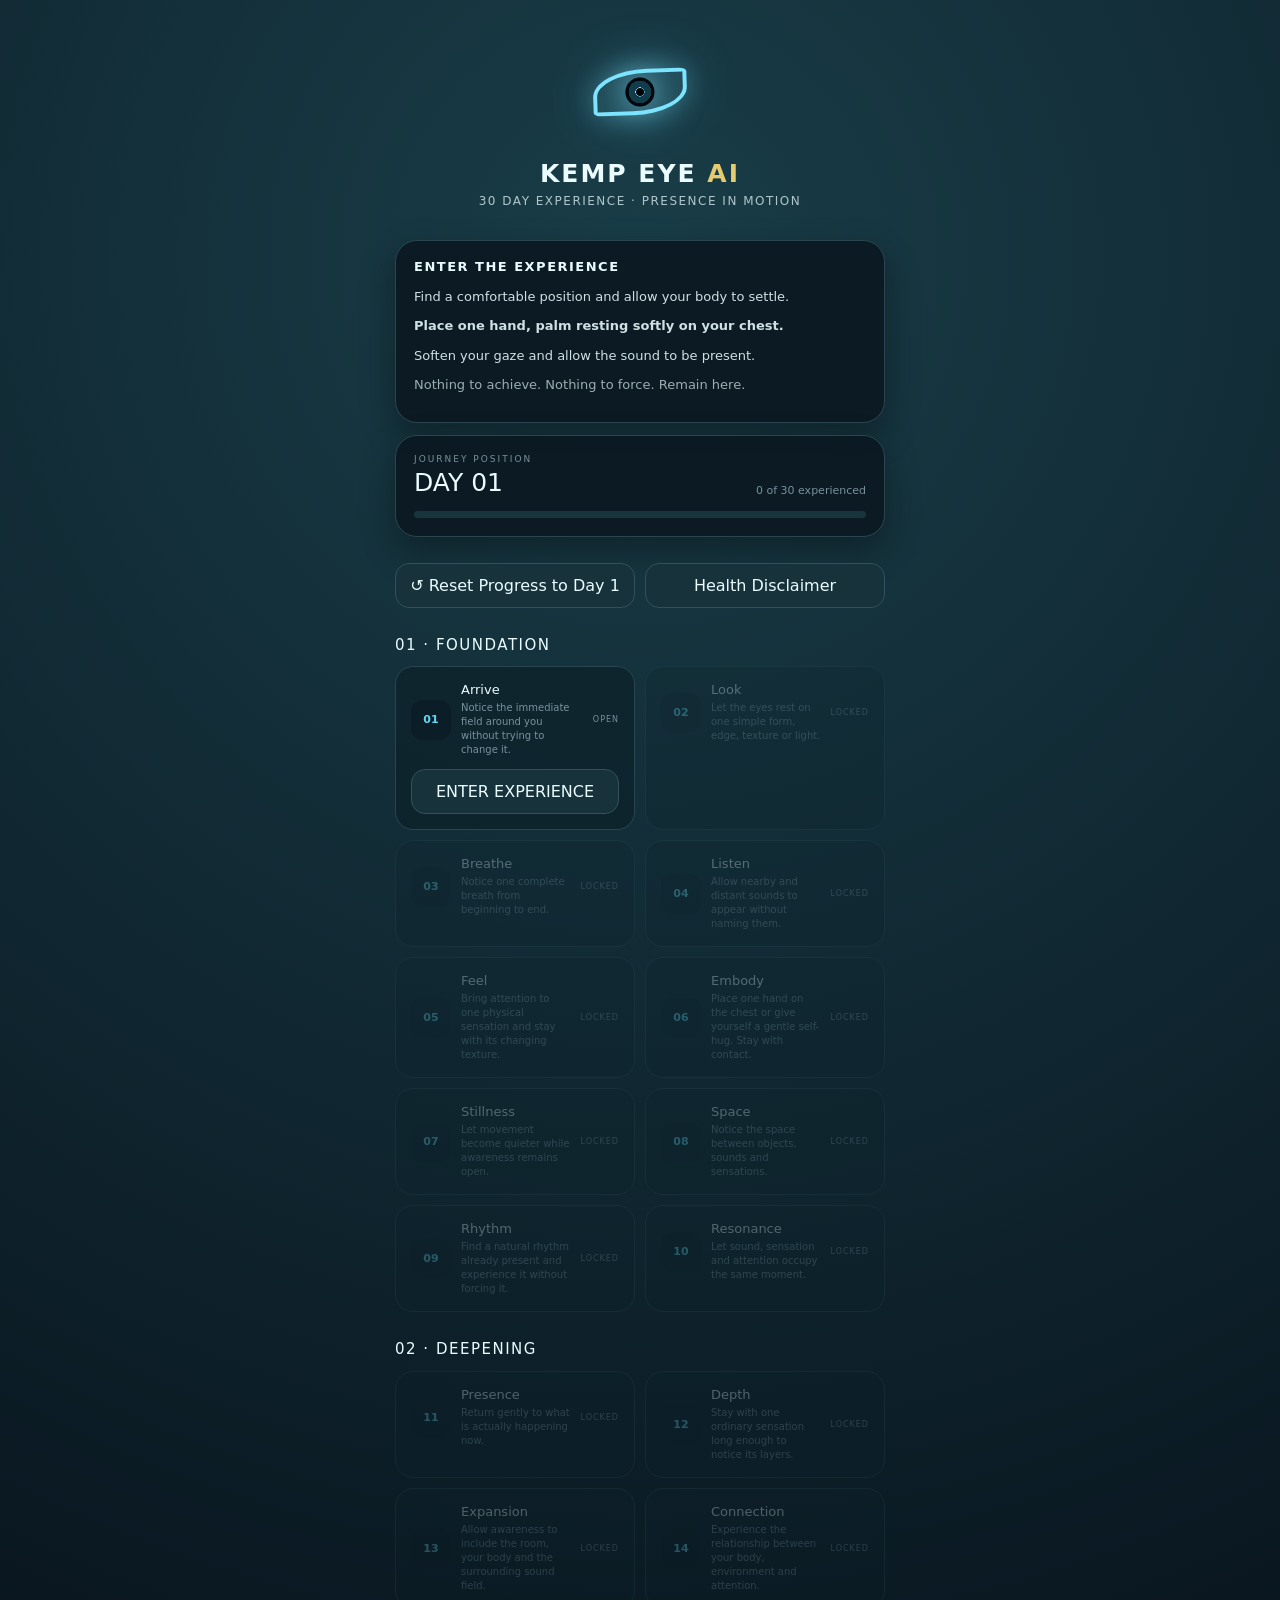
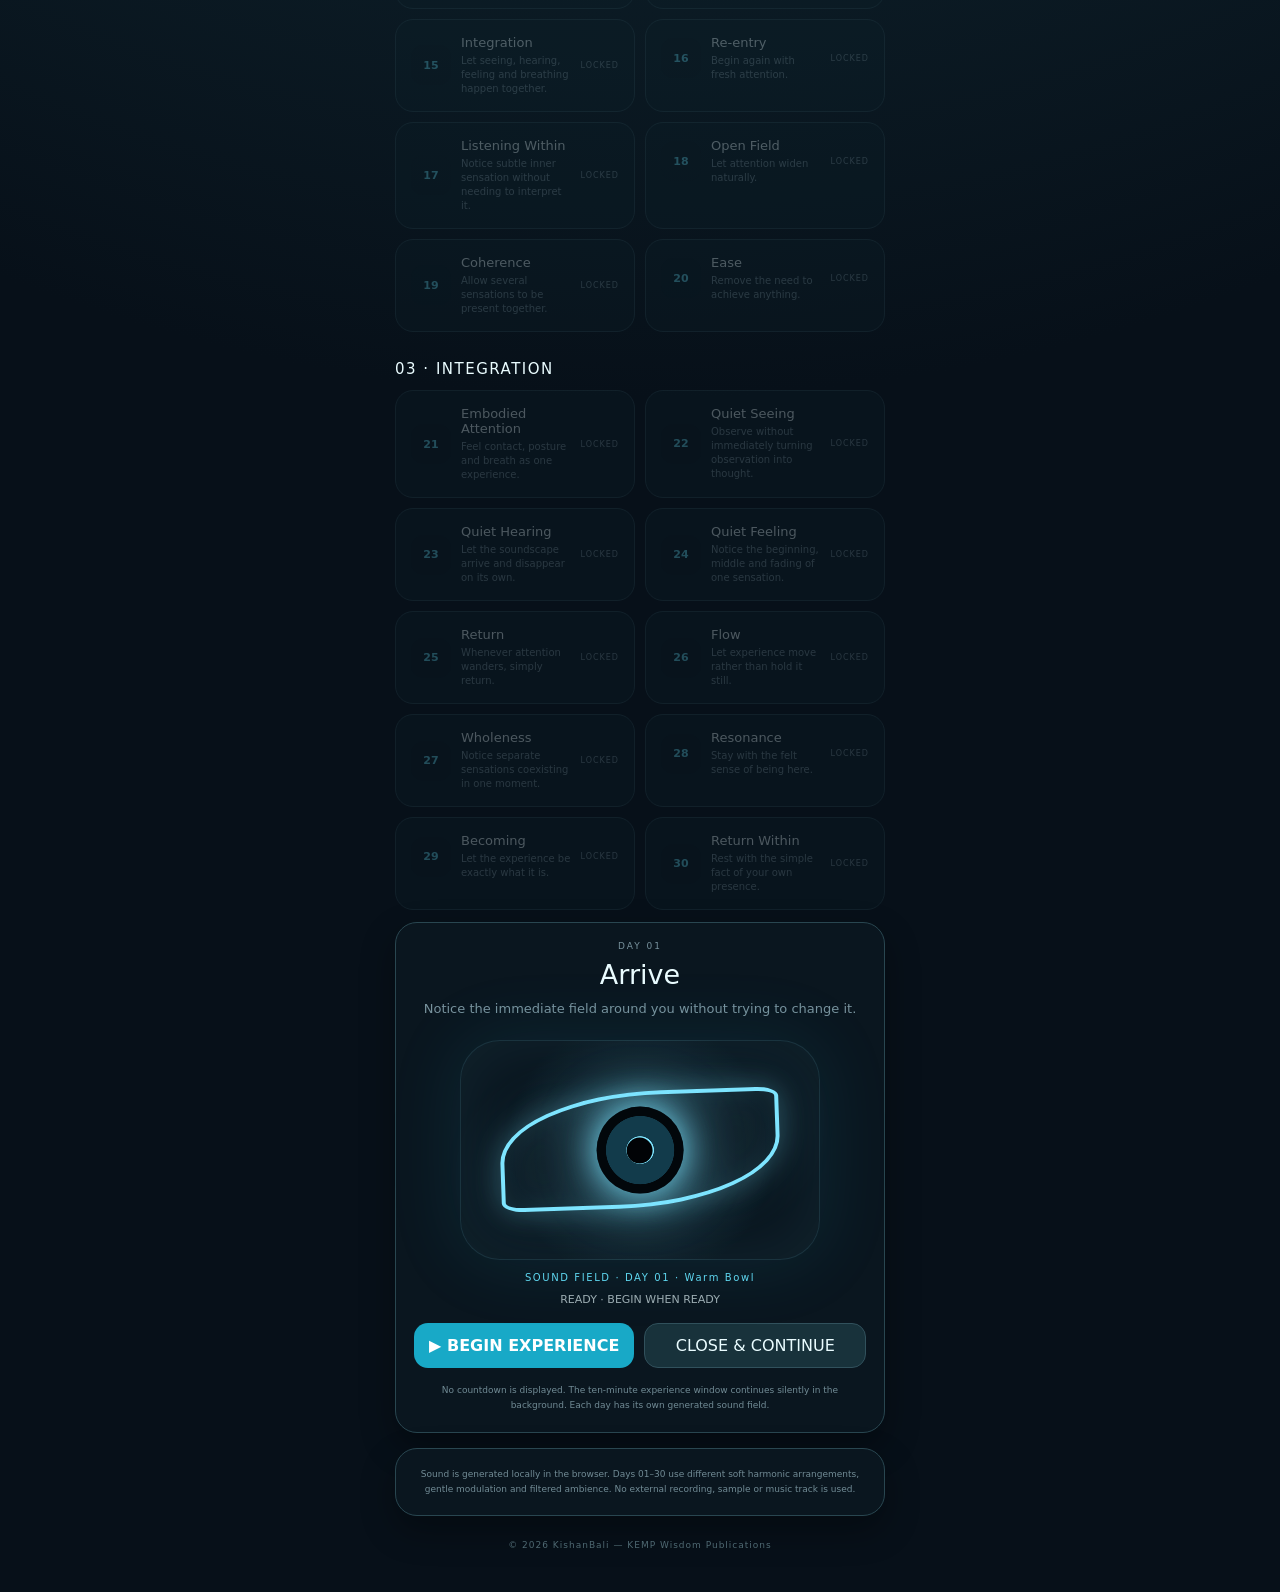
==== commit 09061194: "Make KEMP EYE visual identical across mobile and desktop" ====
--- a/index.html
+++ b/index.html
@@ -1,22 +1,18 @@
-<!doctype html><html lang="en"><head><meta charset="utf-8"><meta name="viewport" content="width=device-width,initial-scale=1,viewport-fit=cover"><meta name="theme-color" content="#071019"><title>KEMP EYE AI 👁 · 30-Day Experience</title><style>
-*{box-sizing:border-box}html,body{margin:0;min-height:100%;background:#071019;color:#eafcff;font-family:system-ui,-apple-system,Segoe UI,sans-serif}body{background:radial-gradient(circle at 50% 8%,#193d48,#071019 58%)}button{font:inherit}.app{max-width:520px;margin:auto;min-height:100vh;padding:22px 15px 38px}.hero{text-align:center;padding:12px 0 20px}.heroEye{font-size:58px;line-height:1}.hero h1{font-size:25px;letter-spacing:2px;margin:9px 0 6px}.hero h1 span{color:#e5ca70}.sub{font-size:12px;letter-spacing:1.5px;opacity:.72}.card{background:#0a1820e8;border:1px solid #294650;border-radius:22px;padding:18px;margin:12px 0;box-shadow:0 14px 35px #0005}.guidance h2{font-size:13px;letter-spacing:1.5px;margin:0 0 12px}.guidance p{font-size:13px;line-height:1.65;margin:8px 0;opacity:.88}.guidance .quiet{opacity:.65}.journey{display:flex;justify-content:space-between;align-items:end;gap:15px}.label{font-size:9px;letter-spacing:2px;color:#78929d}.big{font-size:25px;margin-top:4px}.count{font-size:11px;color:#78929d;text-align:right}.bar{height:7px;background:#18343d;border-radius:10px;overflow:hidden;margin-top:14px}.fill{height:100%;width:0;background:#61d9f1;transition:width .3s}.stage{margin-top:28px}.stage h2{font-size:15px;font-weight:500;letter-spacing:1.5px}.days{display:grid;grid-template-columns:repeat(2,1fr);gap:10px}.day{padding:15px;border:1px solid #294650;border-radius:18px;background:#0d222bcc}.lock{opacity:.3}.row{display:flex;gap:10px;align-items:center}.num{width:40px;height:40px;border-radius:12px;background:#0b1d26;color:#61d9f1;display:grid;place-items:center;font-weight:700;font-size:11px;flex:none}.done .num{color:#9de4c3}.name{font-size:13px}.theme{font-size:10px;color:#78929d;margin-top:4px;line-height:1.4}.state{margin-left:auto;font-size:8px;color:#78929d;letter-spacing:1px}.done .state{color:#9de4c3}.btn{width:100%;margin-top:12px;padding:12px;border-radius:14px;border:1px solid #31515c;background:#18323b;color:#eafcff;cursor:pointer}.primary{background:#18a9c7;color:#fff;font-weight:900;border:0}.session{display:none;text-align:center}.session.show{display:block}.session h2{font-size:27px;font-weight:500;margin:8px}.desc{max-width:650px;margin:auto;color:#78929d;font-size:13px;line-height:1.7}.orb{width:130px;height:130px;margin:15px auto;border-radius:50%;display:grid;place-items:center;font-size:52px;background:radial-gradient(circle,#fff,#254b55);box-shadow:0 0 0 13px #fff1,0 0 48px #61d9f133;animation:pulse 4s ease-in-out infinite}.orb.run{animation:pulseRun 3.4s ease-in-out infinite}.soundName{font-size:10px;letter-spacing:1.6px;color:#61d9f1;margin-top:8px}.phase{min-height:18px;margin-top:10px;font-size:11px;opacity:.65}.controls{display:flex;gap:10px}.message{display:none;margin-top:14px;padding:15px;border-radius:15px;background:#19574238;color:#bcebd9;font-size:12px;line-height:1.6}.message.show{display:block}.tabs{display:grid;grid-template-columns:1fr 1fr;gap:10px;margin-top:14px}.modal{display:none}.modal.show{display:block}.note,.disclaimer,.footer{color:#718b95;font-size:9px;line-height:1.7;text-align:center;margin-top:15px}.footer{color:#4f6972;letter-spacing:1px;margin-top:22px}@keyframes pulse{50%{transform:scale(1.07)}}@keyframes pulseRun{0%,100%{transform:scale(1);filter:brightness(.95)}50%{transform:scale(1.08);filter:brightness(1.18)}}@media(max-width:620px){.days{grid-template-columns:1fr}.controls,.tabs{display:flex;flex-direction:column}}
-</style></head><body><main class="app"><header class="hero"><div class="heroEye">👁</div><h1>KEMP EYE <span>AI</span></h1><div class="sub">30 DAY EXPERIENCE · PRESENCE IN MOTION</div></header><section class="card guidance"><h2>ENTER THE EXPERIENCE</h2><p>Find a comfortable position and allow your body to settle.</p><p><strong>Place one hand, palm resting softly on your chest.</strong></p><p>Soften your gaze and allow the sound to be present.</p><p class="quiet">Nothing to achieve. Nothing to force. Remain here.</p></section><section class="card"><div class="journey"><div><div class="label">JOURNEY POSITION</div><div class="big" id="dayNow">DAY 01</div></div><div class="count" id="count">0 of 30 experienced</div></div><div class="bar"><div class="fill" id="fill"></div></div></section><div class="tabs"><button class="btn" id="reset">↺ Reset Progress to Day 1</button><button class="btn" id="health">Health Disclaimer</button></div><section class="card modal" id="healthPanel"><h3>Health Disclaimer</h3><p>KEMP EYE AI is an experiential prototype for personal exploration. It does not diagnose, treat, prevent or measure any medical or psychological condition and makes no promise of a health outcome. Stop if any sound or visual effect feels uncomfortable.</p><button class="btn" id="healthClose">Close Disclaimer</button></section><div id="stages"></div><section class="card session" id="session"><div class="label" id="sessionDay">DAY 01</div><h2 id="title">Arrive</h2><p class="desc" id="desc"></p><div class="orb" id="orb">👁</div><div class="soundName" id="soundName">SOUND FIELD · DAY 01 · WARM BOWL</div><div class="phase" id="phase">READY · BEGIN WHEN READY</div><div class="controls"><button class="btn primary" id="start">▶ BEGIN EXPERIENCE</button><button class="btn" id="close">CLOSE &amp; CONTINUE</button></div><div class="note">No countdown is displayed. The ten-minute experience window continues silently in the background. Each day has its own generated sound field.</div><div class="message" id="message"></div></section><section class="card disclaimer">Sound is generated locally in the browser. Days 01–30 use different soft harmonic arrangements, gentle modulation and filtered ambience. No external recording, sample or music track is used.</section><div class="footer">© 2026 KishanBali — KEMP Wisdom Publications</div></main><script>
+<!doctype html><html lang="en"><head><meta charset="utf-8"><meta name="viewport" content="width=device-width,initial-scale=1,viewport-fit=cover"><meta name="theme-color" content="#071019"><title>KEMP EYE AI · 30-Day Experience</title><style>
+*{box-sizing:border-box}html,body{margin:0;min-height:100%;background:#071019;color:#eafcff;font-family:system-ui,-apple-system,Segoe UI,sans-serif}body{background:radial-gradient(circle at 50% 8%,#193d48,#071019 58%)}button{font:inherit}.app{max-width:520px;margin:auto;min-height:100vh;padding:22px 15px 38px}.hero{text-align:center;padding:12px 0 20px}.heroEye{width:116px;height:116px;margin:auto;display:grid;place-items:center}.heroEye .eye{width:94px;height:54px}.hero h1{font-size:25px;letter-spacing:2px;margin:9px 0 6px}.hero h1 span{color:#e5ca70}.sub{font-size:12px;letter-spacing:1.5px;opacity:.72}.card{background:#0a1820e8;border:1px solid #294650;border-radius:22px;padding:18px;margin:12px 0;box-shadow:0 14px 35px #0005}.guidance h2{font-size:13px;letter-spacing:1.5px;margin:0 0 12px}.guidance p{font-size:13px;line-height:1.65;margin:8px 0;opacity:.88}.guidance .quiet{opacity:.65}.journey{display:flex;justify-content:space-between;align-items:end;gap:15px}.label{font-size:9px;letter-spacing:2px;color:#78929d}.big{font-size:25px;margin-top:4px}.count{font-size:11px;color:#78929d;text-align:right}.bar{height:7px;background:#18343d;border-radius:10px;overflow:hidden;margin-top:14px}.fill{height:100%;width:0;background:#61d9f1;transition:width .3s}.stage{margin-top:28px}.stage h2{font-size:15px;font-weight:500;letter-spacing:1.5px}.days{display:grid;grid-template-columns:repeat(2,1fr);gap:10px}.day{padding:15px;border:1px solid #294650;border-radius:18px;background:#0d222bcc}.lock{opacity:.3}.row{display:flex;gap:10px;align-items:center}.num{width:40px;height:40px;border-radius:12px;background:#0b1d26;color:#61d9f1;display:grid;place-items:center;font-weight:700;font-size:11px;flex:none}.done .num{color:#9de4c3}.name{font-size:13px}.theme{font-size:10px;color:#78929d;margin-top:4px;line-height:1.4}.state{margin-left:auto;font-size:8px;color:#78929d;letter-spacing:1px}.done .state{color:#9de4c3}.btn{width:100%;margin-top:12px;padding:12px;border-radius:14px;border:1px solid #31515c;background:#18323b;color:#eafcff;cursor:pointer}.primary{background:#18a9c7;color:#fff;font-weight:900;border:0}.session{display:none;text-align:center}.session.show{display:block}.session h2{font-size:27px;font-weight:500;margin:8px}.desc{max-width:650px;margin:auto;color:#78929d;font-size:13px;line-height:1.7}.visual{width:min(360px,82vw);height:220px;margin:20px auto 12px;display:grid;place-items:center;position:relative;border-radius:40px;background:radial-gradient(circle,rgba(126,229,255,.16),transparent 66%);box-shadow:inset 0 0 70px rgba(126,229,255,.07),0 0 75px rgba(42,174,208,.12);border:1px solid rgba(126,229,255,.14)}.visual.run{animation:field 4s ease-in-out infinite}.eye{position:relative;width:min(280px,76vw);aspect-ratio:2.05/1;display:block;filter:drop-shadow(0 0 24px rgba(126,229,255,.42))}.eye:before{content:"";position:absolute;inset:7% 0;border:4px solid #7ee5ff;border-radius:58% 8%;transform:rotate(-2deg);box-shadow:0 0 28px rgba(126,229,255,.28),inset 0 0 25px rgba(126,229,255,.08)}.eye .iris{position:absolute;left:50%;top:50%;width:31%;aspect-ratio:1;transform:translate(-50%,-50%);border-radius:50%;background:radial-gradient(circle,#f4ffff 0 7%,#7ee5ff 8% 22%,#123b4b 23% 55%,#02070b 56%);box-shadow:0 0 30px rgba(126,229,255,.72),0 0 70px rgba(126,229,255,.22)}.eye .iris:after{content:"";position:absolute;left:50%;top:50%;width:30%;aspect-ratio:1;transform:translate(-50%,-50%);border-radius:50%;background:#010306}.eye .lid{position:absolute;left:-5%;right:-5%;top:50%;height:5%;border-radius:50%;background:#7ee5ff;transform:translateY(-50%) scaleY(0);opacity:0}.visual.run .eye{animation:eyeFloat 3.6s ease-in-out infinite}.visual.run .lid{animation:blink 5s ease-in-out infinite}.visual.run .iris{animation:gaze 6s ease-in-out infinite}.soundName{font-size:10px;letter-spacing:1.6px;color:#61d9f1;margin-top:8px}.phase{min-height:18px;margin-top:10px;font-size:11px;opacity:.65}.controls{display:flex;gap:10px}.message{display:none;margin-top:14px;padding:15px;border-radius:15px;background:#19574238;color:#bcebd9;font-size:12px;line-height:1.6}.message.show{display:block}.tabs{display:grid;grid-template-columns:1fr 1fr;gap:10px;margin-top:14px}.modal{display:none}.modal.show{display:block}.note,.disclaimer,.footer{color:#718b95;font-size:9px;line-height:1.7;text-align:center;margin-top:15px}.footer{color:#4f6972;letter-spacing:1px;margin-top:22px}@keyframes field{0%,100%{transform:scale(.98);opacity:.82}50%{transform:scale(1.02);opacity:1}}@keyframes eyeFloat{50%{transform:translateY(-4px)}}@keyframes gaze{30%{transform:translate(-54%,-50%)}65%{transform:translate(-46%,-50%)}}@keyframes blink{0%,42%,48%,100%{transform:translateY(-50%) scaleY(0);opacity:0}44%,46%{transform:translateY(-50%) scaleY(1);opacity:1}}@media(max-width:620px){.days{grid-template-columns:1fr}.controls,.tabs{display:flex;flex-direction:column}}
+</style></head><body><main class="app"><header class="hero"><div class="heroEye"><div class="eye"><div class="iris"></div><div class="lid"></div></div></div><h1>KEMP EYE <span>AI</span></h1><div class="sub">30 DAY EXPERIENCE · PRESENCE IN MOTION</div></header><section class="card guidance"><h2>ENTER THE EXPERIENCE</h2><p>Find a comfortable position and allow your body to settle.</p><p><strong>Place one hand, palm resting softly on your chest.</strong></p><p>Soften your gaze and allow the sound to be present.</p><p class="quiet">Nothing to achieve. Nothing to force. Remain here.</p></section><section class="card"><div class="journey"><div><div class="label">JOURNEY POSITION</div><div class="big" id="dayNow">DAY 01</div></div><div class="count" id="count">0 of 30 experienced</div></div><div class="bar"><div class="fill" id="fill"></div></div></section><div class="tabs"><button class="btn" id="reset">↺ Reset Progress to Day 1</button><button class="btn" id="health">Health Disclaimer</button></div><section class="card modal" id="healthPanel"><h3>Health Disclaimer</h3><p>KEMP EYE AI is an experiential prototype for personal exploration. It does not diagnose, treat, prevent or measure any medical or psychological condition and makes no promise of a health outcome. Stop if any sound or visual effect feels uncomfortable.</p><button class="btn" id="healthClose">Close Disclaimer</button></section><div id="stages"></div><section class="card session" id="session"><div class="label" id="sessionDay">DAY 01</div><h2 id="title">Arrive</h2><p class="desc" id="desc"></p><div class="visual" id="visual"><div class="eye"><div class="iris"></div><div class="lid"></div></div></div><div class="soundName" id="soundName">SOUND FIELD · DAY 01 · WARM BOWL</div><div class="phase" id="phase">READY · BEGIN WHEN READY</div><div class="controls"><button class="btn primary" id="start">▶ BEGIN EXPERIENCE</button><button class="btn" id="close">CLOSE &amp; CONTINUE</button></div><div class="note">No countdown is displayed. The ten-minute experience window continues silently in the background. Each day has its own generated sound field.</div><div class="message" id="message"></div></section><section class="card disclaimer">Sound is generated locally in the browser. Days 01–30 use different soft harmonic arrangements, gentle modulation and filtered ambience. No external recording, sample or music track is used.</section><div class="footer">© 2026 KishanBali — KEMP Wisdom Publications</div></main><script>
 const days=[['Arrive','Notice the immediate field around you without trying to change it.'],['Look','Let the eyes rest on one simple form, edge, texture or light.'],['Breathe','Notice one complete breath from beginning to end.'],['Listen','Allow nearby and distant sounds to appear without naming them.'],['Feel','Bring attention to one physical sensation and stay with its changing texture.'],['Embody','Place one hand on the chest or give yourself a gentle self-hug. Stay with contact.'],['Stillness','Let movement become quieter while awareness remains open.'],['Space','Notice the space between objects, sounds and sensations.'],['Rhythm','Find a natural rhythm already present and experience it without forcing it.'],['Resonance','Let sound, sensation and attention occupy the same moment.'],['Presence','Return gently to what is actually happening now.'],['Depth','Stay with one ordinary sensation long enough to notice its layers.'],['Expansion','Allow awareness to include the room, your body and the surrounding sound field.'],['Connection','Experience the relationship between your body, environment and attention.'],['Integration','Let seeing, hearing, feeling and breathing happen together.'],['Re-entry','Begin again with fresh attention.'],['Listening Within','Notice subtle inner sensation without needing to interpret it.'],['Open Field','Let attention widen naturally.'],['Coherence','Allow several sensations to be present together.'],['Ease','Remove the need to achieve anything.'],['Embodied Attention','Feel contact, posture and breath as one experience.'],['Quiet Seeing','Observe without immediately turning observation into thought.'],['Quiet Hearing','Let the soundscape arrive and disappear on its own.'],['Quiet Feeling','Notice the beginning, middle and fading of one sensation.'],['Return','Whenever attention wanders, simply return.'],['Flow','Let experience move rather than hold it still.'],['Wholeness','Notice separate sensations coexisting in one moment.'],['Resonance','Stay with the felt sense of being here.'],['Becoming','Let the experience be exactly what it is.'],['Return Within','Rest with the simple fact of your own presence.']];
 const stages=[['01 · FOUNDATION',1,10],['02 · DEEPENING',11,20],['03 · INTEGRATION',21,30]];
 const soundNames=['Warm Bowl','Soft Crystal','Low Resonance','Breath Tone','Silver Bowl','Deep Bowl','Airy Bowl','Warm Fifth','Quiet Bell','Round Resonance','Soft Harmonic','Inner Bowl','Wide Resonance','Open Fifth','Gentle Metal','Low Singing','Floating Fifth','Warm Air','Deep Bell','Soft Harmonics','Clear Resonance','Quiet Bell II','Air Resonance','High Bowl','Falling Bowl','Flowing Tone','Bright Bowl','Deep + Air','Resonant Space','Return Bowl'];
-const profiles=[
-[174,[1,2,3],.025,.030,900], [196,[1,2.01,4],.020,.042,1050], [220,[1,1.5,2.5],.022,.036,1200], [196,[1,3,5],.018,.027,800], [233,[1,2,3.01],.021,.050,1300], [147,[1,1.5,2],.024,.031,850], [165,[1,2.01,3.99],.019,.045,1000], [196,[1,1.25,2.5],.021,.025,1150], [220,[1,2,4],.020,.055,1400], [247,[1,1.5,2.01],.018,.034,950],
-[174,[1,2,3,5],.020,.028,900], [185,[1,1.5,2.5,4],.019,.047,1000], [196,[1,2.01,3,4],.021,.033,1250], [208,[1,1.25,2.5,5],.018,.041,1150], [220,[1,2,3.01,4.02],.020,.052,1350], [233,[1,1.5,2.5,4],.019,.029,900], [247,[1,2.01,3.5,5],.020,.038,1100], [262,[1,1.25,2,3],.018,.026,1000], [196,[1,2,2.99,6],.020,.049,1450], [208,[1,1.5,3,4.5],.018,.035,1050],
-[220,[1,2.01,3,5,6],.019,.031,1200], [147,[1,1.5,2.5,3.5],.024,.043,850], [165,[1,2,3,4,6],.020,.057,1300], [185,[1,1.25,2.5,5],.018,.032,1100], [196,[1,1.5,2.5,4,6],.020,.046,1500], [220,[1,2,3.01,4.01],.019,.028,1000], [233,[1,1.25,2,3.5,5],.018,.053,1250], [174,[1,2.01,3,4.02,6],.022,.039,900], [262,[1,1.5,2.5,3.5,5],.017,.061,1400], [196,[1,2,3,4,5,6],.019,.034,1150]
-];
-const testMode=new URLSearchParams(location.search).get('test')==='1';const DURATION=testMode?10:600,PROGRESS_KEY='kempEye30Completed',RESUME_KEY='kempEye30Resume';let completed=read(PROGRESS_KEY,0),selected=Math.min(completed+1,30),elapsed=loadResume(selected),running=false,startStamp=0,raf=0,audio=null;const $=id=>document.getElementById(id);
+const profiles=[[174,[1,2,3],.025,.030,900],[196,[1,2.01,4],.020,.042,1050],[220,[1,1.5,2.5],.022,.036,1200],[196,[1,3,5],.018,.027,800],[233,[1,2,3.01],.021,.050,1300],[147,[1,1.5,2],.024,.031,850],[165,[1,2.01,3.99],.019,.045,1000],[196,[1,1.25,2.5],.021,.025,1150],[220,[1,2,4],.020,.055,1400],[247,[1,1.5,2.01],.018,.034,950],[174,[1,2,3,5],.020,.028,900],[185,[1,1.5,2.5,4],.019,.047,1000],[196,[1,2.01,3,4],.021,.033,1250],[208,[1,1.25,2.5,5],.018,.041,1150],[220,[1,2,3.01,4.02],.020,.052,1350],[233,[1,1.5,2.5,4],.019,.029,900],[247,[1,2.01,3.5,5],.020,.038,1100],[262,[1,1.25,2,3],.018,.026,1000],[196,[1,2,2.99,6],.020,.049,1450],[208,[1,1.5,3,4.5],.018,.035,1050],[220,[1,2.01,3,5,6],.019,.031,1200],[147,[1,1.5,2.5,3.5],.024,.043,850],[165,[1,2,3,4,6],.020,.057,1300],[185,[1,1.25,2.5,5],.018,.032,1100],[196,[1,1.5,2.5,4,6],.020,.046,1500],[220,[1,2,3.01,4.01],.019,.028,1000],[233,[1,1.25,2,3.5,5],.018,.053,1250],[174,[1,2.01,3,4.02,6],.022,.039,900],[262,[1,1.5,2.5,3.5,5],.017,.061,1400],[196,[1,2,3,4,5,6],.019,.034,1150]];
+const testMode=new URLSearchParams(location.search).get('test')==='1',DURATION=testMode?10:600,PROGRESS_KEY='kempEye30Completed',RESUME_KEY='kempEye30Resume';let completed=read(PROGRESS_KEY,0),selected=Math.min(completed+1,30),elapsed=loadResume(selected),running=false,startStamp=0,raf=0,audio=null;const $=id=>document.getElementById(id);
 function read(k,d){try{const n=Number(localStorage.getItem(k));return Number.isFinite(n)&&n>=0?n:d}catch(e){return d}}function write(k,v){try{localStorage.setItem(k,String(v))}catch(e){}}function loadResume(d){try{const x=JSON.parse(localStorage.getItem(RESUME_KEY)||'null');return x&&x.day===d&&Number.isFinite(x.elapsed)?Math.min(DURATION,x.elapsed):0}catch(e){return 0}}function saveResume(){try{localStorage.setItem(RESUME_KEY,JSON.stringify({day:selected,elapsed}))}catch(e){}}
-function render(){const n=Math.min(completed+1,30);$('dayNow').textContent='DAY '+String(n).padStart(2,'0');$('count').textContent=completed+' of 30 experienced';$('fill').style.width=(completed/30*100)+'%';const host=$('stages');host.innerHTML='';stages.forEach(st=>{const sec=document.createElement('section');sec.className='stage';sec.innerHTML='<h2>'+st[0]+'</h2><div class="days"></div>';const grid=sec.querySelector('.days');for(let d=st[1];d<=st[2];d++){const open=d<=completed+1,done=d<=completed,card=document.createElement('article');card.className='day '+(done?'done ':'')+(!open?'lock':'');card.innerHTML='<div class="row"><div class="num">'+String(d).padStart(2,'0')+'</div><div><div class="name">'+days[d-1][0]+'</div><div class="theme">'+days[d-1][1]+'</div></div><div class="state">'+(done?'DONE':open?'OPEN':'LOCKED')+'</div></div>'+(open&&!done?'<button class="btn enter">ENTER EXPERIENCE</button>':'');if(open&&!done)card.querySelector('.enter').onclick=()=>openDay(d);grid.appendChild(card)}host.appendChild(sec)})}
-function openDay(d){if(d<1||d>30||d>completed+1)return;stopAudio();running=false;cancelAnimationFrame(raf);selected=d;elapsed=loadResume(d);$('sessionDay').textContent='DAY '+String(d).padStart(2,'0');$('title').textContent=days[d-1][0];$('desc').textContent=days[d-1][1];$('soundName').textContent='SOUND FIELD · DAY '+String(d).padStart(2,'0')+' · '+soundNames[d-1];$('phase').textContent=elapsed?'RESUME · CONTINUE WHEN READY':'READY · BEGIN WHEN READY';$('start').disabled=false;$('start').textContent=elapsed?'▶ RESUME EXPERIENCE':'▶ BEGIN EXPERIENCE';$('orb').classList.remove('run');$('message').className='message';$('session').classList.add('show');setTimeout(()=>$('session').scrollIntoView({behavior:'smooth',block:'center'}),20)}
-function stopAudio(){if(audio){try{audio.nodes.forEach(n=>{try{n.stop()}catch(e){}})}catch(e){}try{audio.ctx.close()}catch(e){}audio=null}}
-async function startAudio(){stopAudio();const C=window.AudioContext||window.webkitAudioContext;if(!C)throw new Error('Web Audio unavailable');const ctx=new C();await ctx.resume();const p=profiles[selected-1],root=p[0],ratios=p[1],master=ctx.createGain(),filter=ctx.createBiquadFilter(),pan=ctx.createStereoPanner?ctx.createStereoPanner():null;master.gain.setValueAtTime(.0001,ctx.currentTime);master.gain.exponentialRampToValueAtTime(p[2],ctx.currentTime+3);filter.type='lowpass';filter.frequency.value=p[4];filter.Q.value=.25;if(pan){pan.pan.value=((selected%9)-4)/16;filter.connect(pan);pan.connect(master)}else filter.connect(master);master.connect(ctx.destination);const nodes=[];ratios.forEach((ratio,i)=>{const o=ctx.createOscillator(),g=ctx.createGain();o.type=i===0?'sine':'triangle';o.frequency.value=root*ratio;g.gain.value=[.58,.22,.10,.055,.025,.012][i]||.01;o.connect(g).connect(filter);o.start();nodes.push(o)});const lfo=ctx.createOscillator(),lg=ctx.createGain();lfo.type='sine';lfo.frequency.value=p[3];lg.gain.value=p[2]*.42;lfo.connect(lg).connect(master.gain);lfo.start();nodes.push(lfo);const noiseBuffer=ctx.createBuffer(1,ctx.sampleRate*2,ctx.sampleRate),data=noiseBuffer.getChannelData(0);for(let i=0;i<data.length;i++)data[i]=(Math.random()*2-1)*.18;const noise=ctx.createBufferSource(),ng=ctx.createGain(),nf=ctx.createBiquadFilter();noise.buffer=noiseBuffer;noise.loop=true;nf.type='lowpass';nf.frequency.value=Math.min(900,p[4]*.55);ng.gain.value=.006;noise.connect(nf).connect(ng).connect(master);noise.start();nodes.push(noise);audio={ctx,nodes}}
-async function begin(){if(running)return;try{await startAudio()}catch(e){$('phase').textContent='AUDIO COULD NOT START · PRESS BEGIN AGAIN';return}running=true;startStamp=performance.now()-elapsed*1000;$('orb').classList.add('run');$('start').disabled=true;$('start').textContent='■ EXPERIENCE RUNNING';$('phase').textContent='EXPERIENCE IN PROGRESS · SOUND FIELD ACTIVE';cancelAnimationFrame(raf);raf=requestAnimationFrame(loop)}
+function render(){const n=Math.min(completed+1,30);$('dayNow').textContent='DAY '+String(n).padStart(2,'0');$('count').textContent=completed+' of 30 experienced';$('fill').style.width=completed/30*100+'%';const host=$('stages');host.innerHTML='';stages.forEach(st=>{const sec=document.createElement('section');sec.className='stage';sec.innerHTML='<h2>'+st[0]+'</h2><div class="days"></div>';const grid=sec.querySelector('.days');for(let d=st[1];d<=st[2];d++){const open=d<=completed+1,done=d<=completed,card=document.createElement('article');card.className='day '+(done?'done ':'')+(!open?'lock':'');card.innerHTML='<div class="row"><div class="num">'+String(d).padStart(2,'0')+'</div><div><div class="name">'+days[d-1][0]+'</div><div class="theme">'+days[d-1][1]+'</div></div><div class="state">'+(done?'DONE':open?'OPEN':'LOCKED')+'</div></div>'+(open&&!done?'<button class="btn enter">ENTER EXPERIENCE</button>':'');if(open&&!done)card.querySelector('.enter').onclick=()=>openDay(d);grid.appendChild(card)}host.appendChild(sec)})}
+function openDay(d){if(d<1||d>30||d>completed+1)return;stopAudio();running=false;cancelAnimationFrame(raf);selected=d;elapsed=loadResume(d);$('sessionDay').textContent='DAY '+String(d).padStart(2,'0');$('title').textContent=days[d-1][0];$('desc').textContent=days[d-1][1];$('soundName').textContent='SOUND FIELD · DAY '+String(d).padStart(2,'0')+' · '+soundNames[d-1];$('phase').textContent=elapsed?'RESUME · CONTINUE WHEN READY':'READY · BEGIN WHEN READY';$('start').disabled=false;$('start').textContent=elapsed?'▶ RESUME EXPERIENCE':'▶ BEGIN EXPERIENCE';$('visual').classList.remove('run');$('message').className='message';$('session').classList.add('show');setTimeout(()=>$('session').scrollIntoView({behavior:'smooth',block:'center'}),20)}
+function stopAudio(){if(audio){audio.nodes.forEach(n=>{try{n.stop()}catch(e){}});try{audio.ctx.close()}catch(e){}audio=null}}
+async function startAudio(){stopAudio();const C=window.AudioContext||window.webkitAudioContext;if(!C)throw new Error('Web Audio unavailable');const ctx=new C();await ctx.resume();const p=profiles[selected-1],root=p[0],ratios=p[1],master=ctx.createGain(),filter=ctx.createBiquadFilter(),pan=ctx.createStereoPanner?ctx.createStereoPanner():null;master.gain.setValueAtTime(.0001,ctx.currentTime);master.gain.exponentialRampToValueAtTime(p[2],ctx.currentTime+3);filter.type='lowpass';filter.frequency.value=p[4];filter.Q.value=.25;if(pan){pan.pan.value=((selected%9)-4)/16;filter.connect(pan);pan.connect(master)}else filter.connect(master);master.connect(ctx.destination);const nodes=[];ratios.forEach((ratio,i)=>{const o=ctx.createOscillator(),g=ctx.createGain();o.type=i===0?'sine':'triangle';o.frequency.value=root*ratio;g.gain.value=[.58,.22,.10,.055,.025,.012][i]||.01;o.connect(g).connect(filter);o.start();nodes.push(o)});const lfo=ctx.createOscillator(),lg=ctx.createGain();lfo.frequency.value=p[3];lg.gain.value=p[2]*.42;lfo.connect(lg).connect(master.gain);lfo.start();nodes.push(lfo);audio={ctx,nodes}}
+async function begin(){if(running)return;try{await startAudio()}catch(e){$('phase').textContent='AUDIO COULD NOT START · PRESS BEGIN AGAIN';return}running=true;startStamp=performance.now()-elapsed*1000;$('visual').classList.add('run');$('start').disabled=true;$('start').textContent='■ EXPERIENCE RUNNING';$('phase').textContent='EXPERIENCE IN PROGRESS · SOUND FIELD ACTIVE';cancelAnimationFrame(raf);raf=requestAnimationFrame(loop)}
 function loop(t){if(!running)return;elapsed=Math.min(DURATION,(t-startStamp)/1000);if(elapsed>=DURATION){finish();return}raf=requestAnimationFrame(loop)}
-function finish(){running=false;cancelAnimationFrame(raf);stopAudio();completed=Math.max(completed,selected);write(PROGRESS_KEY,completed);try{localStorage.removeItem(RESUME_KEY)}catch(e){}$('orb').classList.remove('run');render();$('phase').textContent=selected<30?'COMPLETE · NEXT DAY OPEN':'JOURNEY COMPLETE';$('message').textContent=selected<30?'DAY '+String(selected+1).padStart(2,'0')+' IS NOW OPEN.':'ALL 30 EXPERIENCES COMPLETE.';$('message').className='message show';if(selected<30)setTimeout(()=>openDay(selected+1),500)}
-$('start').onclick=begin;$('close').onclick=()=>{if(running){elapsed=Math.min(DURATION,(performance.now()-startStamp)/1000)}else saveResume();stopAudio();running=false;cancelAnimationFrame(raf);completed=Math.max(completed,selected);write(PROGRESS_KEY,completed);try{localStorage.removeItem(RESUME_KEY)}catch(e){}$('session').classList.remove('show');render();window.scrollTo({top:0,behavior:'smooth'})};$('reset').onclick=()=>{stopAudio();running=false;completed=0;selected=1;elapsed=0;write(PROGRESS_KEY,0);try{localStorage.removeItem(RESUME_KEY)}catch(e){}$('session').classList.remove('show');render();openDay(1)};$('health').onclick=()=>$('healthPanel').classList.toggle('show');$('healthClose').onclick=()=>$('healthPanel').classList.remove('show');document.addEventListener('visibilitychange',()=>{if(document.hidden&&running){elapsed=Math.min(DURATION,(performance.now()-startStamp)/1000);saveResume();stopAudio();running=false;cancelAnimationFrame(raf);$('start').disabled=false;$('start').textContent='▶ RESUME EXPERIENCE';$('phase').textContent='PAUSED · PRESS RESUME'}});window.addEventListener('pagehide',()=>{if(running){elapsed=Math.min(DURATION,(performance.now()-startStamp)/1000);saveResume()}stopAudio()});render();openDay(selected);
+function finish(){running=false;cancelAnimationFrame(raf);stopAudio();completed=Math.max(completed,selected);write(PROGRESS_KEY,completed);try{localStorage.removeItem(RESUME_KEY)}catch(e){}$('visual').classList.remove('run');render();$('phase').textContent=selected<30?'COMPLETE · NEXT DAY OPEN':'JOURNEY COMPLETE';$('message').textContent=selected<30?'DAY '+String(selected+1).padStart(2,'0')+' IS NOW OPEN.':'ALL 30 EXPERIENCES COMPLETE.';$('message').className='message show';if(selected<30)setTimeout(()=>openDay(selected+1),500)}
+$('start').onclick=begin;$('close').onclick=()=>{if(running)elapsed=Math.min(DURATION,(performance.now()-startStamp)/1000);saveResume();stopAudio();running=false;cancelAnimationFrame(raf);completed=Math.max(completed,selected);write(PROGRESS_KEY,completed);try{localStorage.removeItem(RESUME_KEY)}catch(e){}$('session').classList.remove('show');render();window.scrollTo({top:0,behavior:'smooth'})};$('reset').onclick=()=>{stopAudio();running=false;completed=0;selected=1;elapsed=0;write(PROGRESS_KEY,0);try{localStorage.removeItem(RESUME_KEY)}catch(e){}$('session').classList.remove('show');render();openDay(1)};$('health').onclick=()=>$('healthPanel').classList.toggle('show');$('healthClose').onclick=()=>$('healthPanel').classList.remove('show');document.addEventListener('visibilitychange',()=>{if(document.hidden&&running){elapsed=Math.min(DURATION,(performance.now()-startStamp)/1000);saveResume();stopAudio();running=false;cancelAnimationFrame(raf);$('start').disabled=false;$('start').textContent='▶ RESUME EXPERIENCE';$('phase').textContent='PAUSED · PRESS RESUME'}});window.addEventListener('pagehide',()=>{if(running){elapsed=Math.min(DURATION,(performance.now()-startStamp)/1000);saveResume()}stopAudio()});render();openDay(selected);
 </script></body></html>
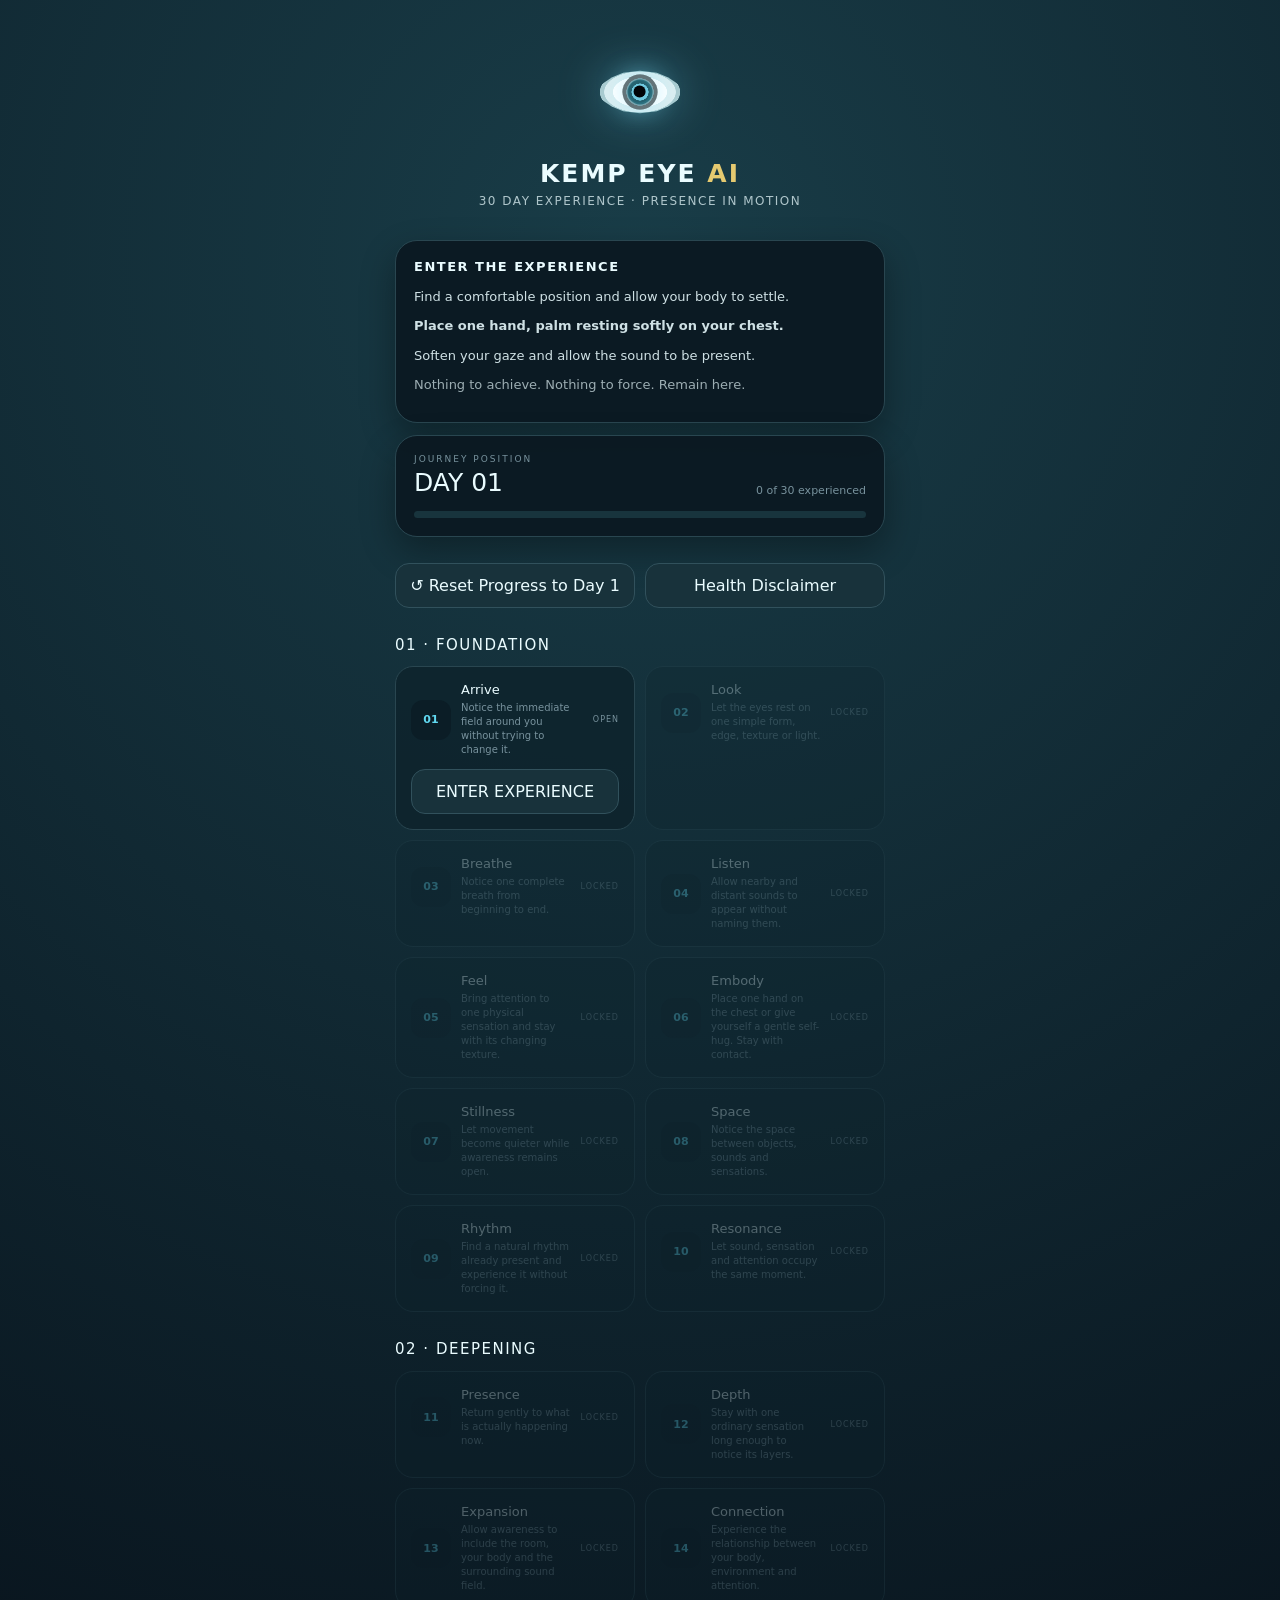
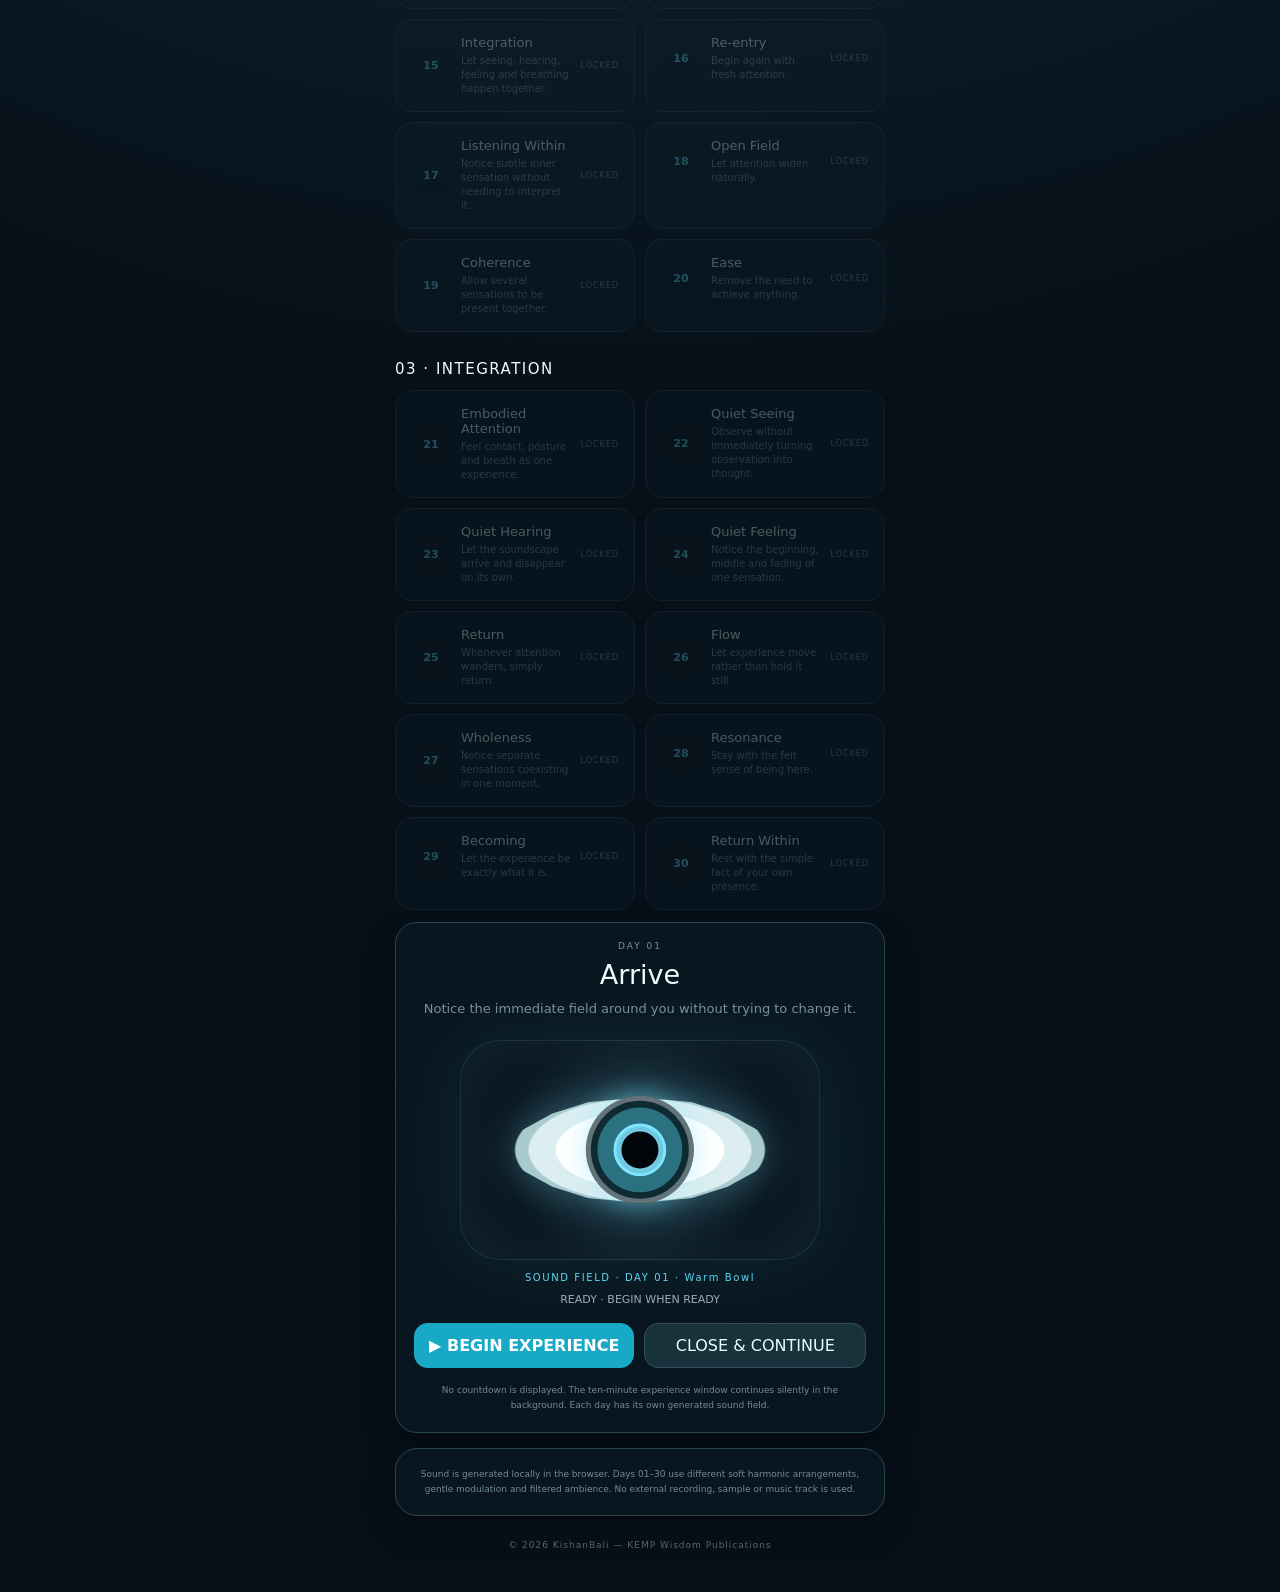
==== commit eaad2280: "Refine KEMP EYE visual to match the softer Coherence eye style across mobile and desktop" ====
--- a/index.html
+++ b/index.html
@@ -1,18 +1,6 @@
-<!doctype html><html lang="en"><head><meta charset="utf-8"><meta name="viewport" content="width=device-width,initial-scale=1,viewport-fit=cover"><meta name="theme-color" content="#071019"><title>KEMP EYE AI · 30-Day Experience</title><style>
-*{box-sizing:border-box}html,body{margin:0;min-height:100%;background:#071019;color:#eafcff;font-family:system-ui,-apple-system,Segoe UI,sans-serif}body{background:radial-gradient(circle at 50% 8%,#193d48,#071019 58%)}button{font:inherit}.app{max-width:520px;margin:auto;min-height:100vh;padding:22px 15px 38px}.hero{text-align:center;padding:12px 0 20px}.heroEye{width:116px;height:116px;margin:auto;display:grid;place-items:center}.heroEye .eye{width:94px;height:54px}.hero h1{font-size:25px;letter-spacing:2px;margin:9px 0 6px}.hero h1 span{color:#e5ca70}.sub{font-size:12px;letter-spacing:1.5px;opacity:.72}.card{background:#0a1820e8;border:1px solid #294650;border-radius:22px;padding:18px;margin:12px 0;box-shadow:0 14px 35px #0005}.guidance h2{font-size:13px;letter-spacing:1.5px;margin:0 0 12px}.guidance p{font-size:13px;line-height:1.65;margin:8px 0;opacity:.88}.guidance .quiet{opacity:.65}.journey{display:flex;justify-content:space-between;align-items:end;gap:15px}.label{font-size:9px;letter-spacing:2px;color:#78929d}.big{font-size:25px;margin-top:4px}.count{font-size:11px;color:#78929d;text-align:right}.bar{height:7px;background:#18343d;border-radius:10px;overflow:hidden;margin-top:14px}.fill{height:100%;width:0;background:#61d9f1;transition:width .3s}.stage{margin-top:28px}.stage h2{font-size:15px;font-weight:500;letter-spacing:1.5px}.days{display:grid;grid-template-columns:repeat(2,1fr);gap:10px}.day{padding:15px;border:1px solid #294650;border-radius:18px;background:#0d222bcc}.lock{opacity:.3}.row{display:flex;gap:10px;align-items:center}.num{width:40px;height:40px;border-radius:12px;background:#0b1d26;color:#61d9f1;display:grid;place-items:center;font-weight:700;font-size:11px;flex:none}.done .num{color:#9de4c3}.name{font-size:13px}.theme{font-size:10px;color:#78929d;margin-top:4px;line-height:1.4}.state{margin-left:auto;font-size:8px;color:#78929d;letter-spacing:1px}.done .state{color:#9de4c3}.btn{width:100%;margin-top:12px;padding:12px;border-radius:14px;border:1px solid #31515c;background:#18323b;color:#eafcff;cursor:pointer}.primary{background:#18a9c7;color:#fff;font-weight:900;border:0}.session{display:none;text-align:center}.session.show{display:block}.session h2{font-size:27px;font-weight:500;margin:8px}.desc{max-width:650px;margin:auto;color:#78929d;font-size:13px;line-height:1.7}.visual{width:min(360px,82vw);height:220px;margin:20px auto 12px;display:grid;place-items:center;position:relative;border-radius:40px;background:radial-gradient(circle,rgba(126,229,255,.16),transparent 66%);box-shadow:inset 0 0 70px rgba(126,229,255,.07),0 0 75px rgba(42,174,208,.12);border:1px solid rgba(126,229,255,.14)}.visual.run{animation:field 4s ease-in-out infinite}.eye{position:relative;width:min(280px,76vw);aspect-ratio:2.05/1;display:block;filter:drop-shadow(0 0 24px rgba(126,229,255,.42))}.eye:before{content:"";position:absolute;inset:7% 0;border:4px solid #7ee5ff;border-radius:58% 8%;transform:rotate(-2deg);box-shadow:0 0 28px rgba(126,229,255,.28),inset 0 0 25px rgba(126,229,255,.08)}.eye .iris{position:absolute;left:50%;top:50%;width:31%;aspect-ratio:1;transform:translate(-50%,-50%);border-radius:50%;background:radial-gradient(circle,#f4ffff 0 7%,#7ee5ff 8% 22%,#123b4b 23% 55%,#02070b 56%);box-shadow:0 0 30px rgba(126,229,255,.72),0 0 70px rgba(126,229,255,.22)}.eye .iris:after{content:"";position:absolute;left:50%;top:50%;width:30%;aspect-ratio:1;transform:translate(-50%,-50%);border-radius:50%;background:#010306}.eye .lid{position:absolute;left:-5%;right:-5%;top:50%;height:5%;border-radius:50%;background:#7ee5ff;transform:translateY(-50%) scaleY(0);opacity:0}.visual.run .eye{animation:eyeFloat 3.6s ease-in-out infinite}.visual.run .lid{animation:blink 5s ease-in-out infinite}.visual.run .iris{animation:gaze 6s ease-in-out infinite}.soundName{font-size:10px;letter-spacing:1.6px;color:#61d9f1;margin-top:8px}.phase{min-height:18px;margin-top:10px;font-size:11px;opacity:.65}.controls{display:flex;gap:10px}.message{display:none;margin-top:14px;padding:15px;border-radius:15px;background:#19574238;color:#bcebd9;font-size:12px;line-height:1.6}.message.show{display:block}.tabs{display:grid;grid-template-columns:1fr 1fr;gap:10px;margin-top:14px}.modal{display:none}.modal.show{display:block}.note,.disclaimer,.footer{color:#718b95;font-size:9px;line-height:1.7;text-align:center;margin-top:15px}.footer{color:#4f6972;letter-spacing:1px;margin-top:22px}@keyframes field{0%,100%{transform:scale(.98);opacity:.82}50%{transform:scale(1.02);opacity:1}}@keyframes eyeFloat{50%{transform:translateY(-4px)}}@keyframes gaze{30%{transform:translate(-54%,-50%)}65%{transform:translate(-46%,-50%)}}@keyframes blink{0%,42%,48%,100%{transform:translateY(-50%) scaleY(0);opacity:0}44%,46%{transform:translateY(-50%) scaleY(1);opacity:1}}@media(max-width:620px){.days{grid-template-columns:1fr}.controls,.tabs{display:flex;flex-direction:column}}
+<!doctype html><html lang="en"><head><meta charset="utf-8"><meta name="viewport" content="width=device-width,initial-scale=1,viewport-fit=cover"><meta name="theme-color" content="#071019"><meta name="apple-mobile-web-app-capable" content="yes"><meta name="apple-mobile-web-app-status-bar-style" content="black-translucent"><meta name="apple-mobile-web-app-title" content="KEMP EYE AI"><meta name="mobile-web-app-capable" content="yes"><link rel="manifest" href="./manifest.json"><link rel="apple-touch-icon" href="./icon-192.svg"><title>KEMP EYE AI · 30-Day Experience</title><style>
+*{box-sizing:border-box}html,body{margin:0;min-height:100%;background:#071019;color:#eafcff;font-family:system-ui,-apple-system,Segoe UI,sans-serif}body{background:radial-gradient(circle at 50% 8%,#193d48,#071019 58%)}button{font:inherit}.app{max-width:520px;margin:auto;min-height:100vh;padding:22px 15px 38px}.hero{text-align:center;padding:12px 0 20px}.heroEye{width:116px;height:116px;margin:auto;display:grid;place-items:center}.heroEye .eye{width:92px;height:60px}.hero h1{font-size:25px;letter-spacing:2px;margin:9px 0 6px}.hero h1 span{color:#e5ca70}.sub{font-size:12px;letter-spacing:1.5px;opacity:.72}.card{background:#0a1820e8;border:1px solid #294650;border-radius:22px;padding:18px;margin:12px 0;box-shadow:0 14px 35px #0005}.guidance h2{font-size:13px;letter-spacing:1.5px;margin:0 0 12px}.guidance p{font-size:13px;line-height:1.65;margin:8px 0;opacity:.88}.guidance .quiet{opacity:.65}.journey{display:flex;justify-content:space-between;align-items:end;gap:15px}.label{font-size:9px;letter-spacing:2px;color:#78929d}.big{font-size:25px;margin-top:4px}.count{font-size:11px;color:#78929d;text-align:right}.bar{height:7px;background:#18343d;border-radius:10px;overflow:hidden;margin-top:14px}.fill{height:100%;width:0;background:#61d9f1;transition:width .3s}.stage{margin-top:28px}.stage h2{font-size:15px;font-weight:500;letter-spacing:1.5px}.days{display:grid;grid-template-columns:repeat(2,1fr);gap:10px}.day{padding:15px;border:1px solid #294650;border-radius:18px;background:#0d222bcc}.lock{opacity:.3}.row{display:flex;gap:10px;align-items:center}.num{width:40px;height:40px;border-radius:12px;background:#0b1d26;color:#61d9f1;display:grid;place-items:center;font-weight:700;font-size:11px;flex:none}.done .num{color:#9de4c3}.name{font-size:13px}.theme{font-size:10px;color:#78929d;margin-top:4px;line-height:1.4}.state{margin-left:auto;font-size:8px;color:#78929d;letter-spacing:1px}.done .state{color:#9de4c3}.btn{width:100%;margin-top:12px;padding:12px;border-radius:14px;border:1px solid #31515c;background:#18323b;color:#eafcff;cursor:pointer}.primary{background:#18a9c7;color:#fff;font-weight:900;border:0}.session{display:none;text-align:center}.session.show{display:block}.session h2{font-size:27px;font-weight:500;margin:8px}.desc{max-width:650px;margin:auto;color:#78929d;font-size:13px;line-height:1.7}.visual{width:min(360px,82vw);height:220px;margin:20px auto 12px;display:grid;place-items:center;position:relative;border-radius:40px;background:radial-gradient(circle,rgba(126,229,255,.16),transparent 66%);box-shadow:inset 0 0 70px rgba(126,229,255,.07),0 0 75px rgba(42,174,208,.12);border:1px solid rgba(126,229,255,.14)}.visual.run{animation:field 4s ease-in-out infinite}.eye{position:relative;width:min(285px,78vw);height:auto;aspect-ratio:1.9/1;display:block;filter:drop-shadow(0 0 22px rgba(126,229,255,.34))}.eye:before{content:"";position:absolute;inset:8% 2%;background:radial-gradient(ellipse at center,#ffffff 0 43%,#dceef1 44% 57%,#a9cbd0 58% 64%,transparent 65%);clip-path:polygon(0 50%,7% 34%,18% 21%,31% 12%,50% 8%,69% 12%,82% 21%,93% 34%,100% 50%,93% 66%,82% 79%,69% 88%,50% 92%,31% 88%,18% 79%,7% 66%);box-shadow:0 0 18px rgba(126,229,255,.35)}.eye .iris{position:absolute;left:50%;top:50%;width:38%;aspect-ratio:1;transform:translate(-50%,-50%);border-radius:50%;background:radial-gradient(circle,#111b20 0 20%,#7ee5ff 21% 34%,#2b7180 35% 55%,#102a31 56% 72%,#071019 73%);box-shadow:inset 0 0 0 5px rgba(255,255,255,.35),0 0 24px rgba(126,229,255,.5)}.eye .iris:after{content:"";position:absolute;left:50%;top:50%;width:34%;aspect-ratio:1;transform:translate(-50%,-50%);border-radius:50%;background:#020509;box-shadow:0 0 0 5px rgba(0,0,0,.12)}.eye .lid{position:absolute;left:2%;right:2%;top:50%;height:58%;transform:translateY(-50%) scaleY(0);border-top:5px solid #7ee5ff;border-bottom:5px solid #7ee5ff;border-radius:50%;opacity:0;pointer-events:none}.visual.run .eye{animation:eyeFloat 3.6s ease-in-out infinite}.visual.run .lid{animation:blink 5s ease-in-out infinite}.visual.run .iris{animation:gaze 6s ease-in-out infinite}.soundName{font-size:10px;letter-spacing:1.6px;color:#61d9f1;margin-top:8px}.phase{min-height:18px;margin-top:10px;font-size:11px;opacity:.65}.controls{display:flex;gap:10px}.message{display:none;margin-top:14px;padding:15px;border-radius:15px;background:#19574238;color:#bcebd9;font-size:12px;line-height:1.6}.message.show{display:block}.tabs{display:grid;grid-template-columns:1fr 1fr;gap:10px;margin-top:14px}.modal{display:none}.modal.show{display:block}.note,.disclaimer,.footer{color:#718b95;font-size:9px;line-height:1.7;text-align:center;margin-top:15px}.footer{color:#4f6972;letter-spacing:1px;margin-top:22px}@keyframes field{0%,100%{transform:scale(.98);opacity:.82}50%{transform:scale(1.02);opacity:1}}@keyframes eyeFloat{50%{transform:translateY(-4px)}}@keyframes gaze{30%{transform:translate(-54%,-50%)}65%{transform:translate(-46%,-50%)}}@keyframes blink{0%,42%,48%,100%{transform:translateY(-50%) scaleY(0);opacity:0}44%,46%{transform:translateY(-50%) scaleY(1);opacity:1}}@media(max-width:620px){.days{grid-template-columns:1fr}.controls,.tabs{display:flex;flex-direction:column}}
 </style></head><body><main class="app"><header class="hero"><div class="heroEye"><div class="eye"><div class="iris"></div><div class="lid"></div></div></div><h1>KEMP EYE <span>AI</span></h1><div class="sub">30 DAY EXPERIENCE · PRESENCE IN MOTION</div></header><section class="card guidance"><h2>ENTER THE EXPERIENCE</h2><p>Find a comfortable position and allow your body to settle.</p><p><strong>Place one hand, palm resting softly on your chest.</strong></p><p>Soften your gaze and allow the sound to be present.</p><p class="quiet">Nothing to achieve. Nothing to force. Remain here.</p></section><section class="card"><div class="journey"><div><div class="label">JOURNEY POSITION</div><div class="big" id="dayNow">DAY 01</div></div><div class="count" id="count">0 of 30 experienced</div></div><div class="bar"><div class="fill" id="fill"></div></div></section><div class="tabs"><button class="btn" id="reset">↺ Reset Progress to Day 1</button><button class="btn" id="health">Health Disclaimer</button></div><section class="card modal" id="healthPanel"><h3>Health Disclaimer</h3><p>KEMP EYE AI is an experiential prototype for personal exploration. It does not diagnose, treat, prevent or measure any medical or psychological condition and makes no promise of a health outcome. Stop if any sound or visual effect feels uncomfortable.</p><button class="btn" id="healthClose">Close Disclaimer</button></section><div id="stages"></div><section class="card session" id="session"><div class="label" id="sessionDay">DAY 01</div><h2 id="title">Arrive</h2><p class="desc" id="desc"></p><div class="visual" id="visual"><div class="eye"><div class="iris"></div><div class="lid"></div></div></div><div class="soundName" id="soundName">SOUND FIELD · DAY 01 · WARM BOWL</div><div class="phase" id="phase">READY · BEGIN WHEN READY</div><div class="controls"><button class="btn primary" id="start">▶ BEGIN EXPERIENCE</button><button class="btn" id="close">CLOSE &amp; CONTINUE</button></div><div class="note">No countdown is displayed. The ten-minute experience window continues silently in the background. Each day has its own generated sound field.</div><div class="message" id="message"></div></section><section class="card disclaimer">Sound is generated locally in the browser. Days 01–30 use different soft harmonic arrangements, gentle modulation and filtered ambience. No external recording, sample or music track is used.</section><div class="footer">© 2026 KishanBali — KEMP Wisdom Publications</div></main><script>
 const days=[['Arrive','Notice the immediate field around you without trying to change it.'],['Look','Let the eyes rest on one simple form, edge, texture or light.'],['Breathe','Notice one complete breath from beginning to end.'],['Listen','Allow nearby and distant sounds to appear without naming them.'],['Feel','Bring attention to one physical sensation and stay with its changing texture.'],['Embody','Place one hand on the chest or give yourself a gentle self-hug. Stay with contact.'],['Stillness','Let movement become quieter while awareness remains open.'],['Space','Notice the space between objects, sounds and sensations.'],['Rhythm','Find a natural rhythm already present and experience it without forcing it.'],['Resonance','Let sound, sensation and attention occupy the same moment.'],['Presence','Return gently to what is actually happening now.'],['Depth','Stay with one ordinary sensation long enough to notice its layers.'],['Expansion','Allow awareness to include the room, your body and the surrounding sound field.'],['Connection','Experience the relationship between your body, environment and attention.'],['Integration','Let seeing, hearing, feeling and breathing happen together.'],['Re-entry','Begin again with fresh attention.'],['Listening Within','Notice subtle inner sensation without needing to interpret it.'],['Open Field','Let attention widen naturally.'],['Coherence','Allow several sensations to be present together.'],['Ease','Remove the need to achieve anything.'],['Embodied Attention','Feel contact, posture and breath as one experience.'],['Quiet Seeing','Observe without immediately turning observation into thought.'],['Quiet Hearing','Let the soundscape arrive and disappear on its own.'],['Quiet Feeling','Notice the beginning, middle and fading of one sensation.'],['Return','Whenever attention wanders, simply return.'],['Flow','Let experience move rather than hold it still.'],['Wholeness','Notice separate sensations coexisting in one moment.'],['Resonance','Stay with the felt sense of being here.'],['Becoming','Let the experience be exactly what it is.'],['Return Within','Rest with the simple fact of your own presence.']];
-const stages=[['01 · FOUNDATION',1,10],['02 · DEEPENING',11,20],['03 · INTEGRATION',21,30]];
-const soundNames=['Warm Bowl','Soft Crystal','Low Resonance','Breath Tone','Silver Bowl','Deep Bowl','Airy Bowl','Warm Fifth','Quiet Bell','Round Resonance','Soft Harmonic','Inner Bowl','Wide Resonance','Open Fifth','Gentle Metal','Low Singing','Floating Fifth','Warm Air','Deep Bell','Soft Harmonics','Clear Resonance','Quiet Bell II','Air Resonance','High Bowl','Falling Bowl','Flowing Tone','Bright Bowl','Deep + Air','Resonant Space','Return Bowl'];
-const profiles=[[174,[1,2,3],.025,.030,900],[196,[1,2.01,4],.020,.042,1050],[220,[1,1.5,2.5],.022,.036,1200],[196,[1,3,5],.018,.027,800],[233,[1,2,3.01],.021,.050,1300],[147,[1,1.5,2],.024,.031,850],[165,[1,2.01,3.99],.019,.045,1000],[196,[1,1.25,2.5],.021,.025,1150],[220,[1,2,4],.020,.055,1400],[247,[1,1.5,2.01],.018,.034,950],[174,[1,2,3,5],.020,.028,900],[185,[1,1.5,2.5,4],.019,.047,1000],[196,[1,2.01,3,4],.021,.033,1250],[208,[1,1.25,2.5,5],.018,.041,1150],[220,[1,2,3.01,4.02],.020,.052,1350],[233,[1,1.5,2.5,4],.019,.029,900],[247,[1,2.01,3.5,5],.020,.038,1100],[262,[1,1.25,2,3],.018,.026,1000],[196,[1,2,2.99,6],.020,.049,1450],[208,[1,1.5,3,4.5],.018,.035,1050],[220,[1,2.01,3,5,6],.019,.031,1200],[147,[1,1.5,2.5,3.5],.024,.043,850],[165,[1,2,3,4,6],.020,.057,1300],[185,[1,1.25,2.5,5],.018,.032,1100],[196,[1,1.5,2.5,4,6],.020,.046,1500],[220,[1,2,3.01,4.01],.019,.028,1000],[233,[1,1.25,2,3.5,5],.018,.053,1250],[174,[1,2.01,3,4.02,6],.022,.039,900],[262,[1,1.5,2.5,3.5,5],.017,.061,1400],[196,[1,2,3,4,5,6],.019,.034,1150]];
-const testMode=new URLSearchParams(location.search).get('test')==='1',DURATION=testMode?10:600,PROGRESS_KEY='kempEye30Completed',RESUME_KEY='kempEye30Resume';let completed=read(PROGRESS_KEY,0),selected=Math.min(completed+1,30),elapsed=loadResume(selected),running=false,startStamp=0,raf=0,audio=null;const $=id=>document.getElementById(id);
-function read(k,d){try{const n=Number(localStorage.getItem(k));return Number.isFinite(n)&&n>=0?n:d}catch(e){return d}}function write(k,v){try{localStorage.setItem(k,String(v))}catch(e){}}function loadResume(d){try{const x=JSON.parse(localStorage.getItem(RESUME_KEY)||'null');return x&&x.day===d&&Number.isFinite(x.elapsed)?Math.min(DURATION,x.elapsed):0}catch(e){return 0}}function saveResume(){try{localStorage.setItem(RESUME_KEY,JSON.stringify({day:selected,elapsed}))}catch(e){}}
-function render(){const n=Math.min(completed+1,30);$('dayNow').textContent='DAY '+String(n).padStart(2,'0');$('count').textContent=completed+' of 30 experienced';$('fill').style.width=completed/30*100+'%';const host=$('stages');host.innerHTML='';stages.forEach(st=>{const sec=document.createElement('section');sec.className='stage';sec.innerHTML='<h2>'+st[0]+'</h2><div class="days"></div>';const grid=sec.querySelector('.days');for(let d=st[1];d<=st[2];d++){const open=d<=completed+1,done=d<=completed,card=document.createElement('article');card.className='day '+(done?'done ':'')+(!open?'lock':'');card.innerHTML='<div class="row"><div class="num">'+String(d).padStart(2,'0')+'</div><div><div class="name">'+days[d-1][0]+'</div><div class="theme">'+days[d-1][1]+'</div></div><div class="state">'+(done?'DONE':open?'OPEN':'LOCKED')+'</div></div>'+(open&&!done?'<button class="btn enter">ENTER EXPERIENCE</button>':'');if(open&&!done)card.querySelector('.enter').onclick=()=>openDay(d);grid.appendChild(card)}host.appendChild(sec)})}
-function openDay(d){if(d<1||d>30||d>completed+1)return;stopAudio();running=false;cancelAnimationFrame(raf);selected=d;elapsed=loadResume(d);$('sessionDay').textContent='DAY '+String(d).padStart(2,'0');$('title').textContent=days[d-1][0];$('desc').textContent=days[d-1][1];$('soundName').textContent='SOUND FIELD · DAY '+String(d).padStart(2,'0')+' · '+soundNames[d-1];$('phase').textContent=elapsed?'RESUME · CONTINUE WHEN READY':'READY · BEGIN WHEN READY';$('start').disabled=false;$('start').textContent=elapsed?'▶ RESUME EXPERIENCE':'▶ BEGIN EXPERIENCE';$('visual').classList.remove('run');$('message').className='message';$('session').classList.add('show');setTimeout(()=>$('session').scrollIntoView({behavior:'smooth',block:'center'}),20)}
-function stopAudio(){if(audio){audio.nodes.forEach(n=>{try{n.stop()}catch(e){}});try{audio.ctx.close()}catch(e){}audio=null}}
-async function startAudio(){stopAudio();const C=window.AudioContext||window.webkitAudioContext;if(!C)throw new Error('Web Audio unavailable');const ctx=new C();await ctx.resume();const p=profiles[selected-1],root=p[0],ratios=p[1],master=ctx.createGain(),filter=ctx.createBiquadFilter(),pan=ctx.createStereoPanner?ctx.createStereoPanner():null;master.gain.setValueAtTime(.0001,ctx.currentTime);master.gain.exponentialRampToValueAtTime(p[2],ctx.currentTime+3);filter.type='lowpass';filter.frequency.value=p[4];filter.Q.value=.25;if(pan){pan.pan.value=((selected%9)-4)/16;filter.connect(pan);pan.connect(master)}else filter.connect(master);master.connect(ctx.destination);const nodes=[];ratios.forEach((ratio,i)=>{const o=ctx.createOscillator(),g=ctx.createGain();o.type=i===0?'sine':'triangle';o.frequency.value=root*ratio;g.gain.value=[.58,.22,.10,.055,.025,.012][i]||.01;o.connect(g).connect(filter);o.start();nodes.push(o)});const lfo=ctx.createOscillator(),lg=ctx.createGain();lfo.frequency.value=p[3];lg.gain.value=p[2]*.42;lfo.connect(lg).connect(master.gain);lfo.start();nodes.push(lfo);audio={ctx,nodes}}
-async function begin(){if(running)return;try{await startAudio()}catch(e){$('phase').textContent='AUDIO COULD NOT START · PRESS BEGIN AGAIN';return}running=true;startStamp=performance.now()-elapsed*1000;$('visual').classList.add('run');$('start').disabled=true;$('start').textContent='■ EXPERIENCE RUNNING';$('phase').textContent='EXPERIENCE IN PROGRESS · SOUND FIELD ACTIVE';cancelAnimationFrame(raf);raf=requestAnimationFrame(loop)}
-function loop(t){if(!running)return;elapsed=Math.min(DURATION,(t-startStamp)/1000);if(elapsed>=DURATION){finish();return}raf=requestAnimationFrame(loop)}
-function finish(){running=false;cancelAnimationFrame(raf);stopAudio();completed=Math.max(completed,selected);write(PROGRESS_KEY,completed);try{localStorage.removeItem(RESUME_KEY)}catch(e){}$('visual').classList.remove('run');render();$('phase').textContent=selected<30?'COMPLETE · NEXT DAY OPEN':'JOURNEY COMPLETE';$('message').textContent=selected<30?'DAY '+String(selected+1).padStart(2,'0')+' IS NOW OPEN.':'ALL 30 EXPERIENCES COMPLETE.';$('message').className='message show';if(selected<30)setTimeout(()=>openDay(selected+1),500)}
-$('start').onclick=begin;$('close').onclick=()=>{if(running)elapsed=Math.min(DURATION,(performance.now()-startStamp)/1000);saveResume();stopAudio();running=false;cancelAnimationFrame(raf);completed=Math.max(completed,selected);write(PROGRESS_KEY,completed);try{localStorage.removeItem(RESUME_KEY)}catch(e){}$('session').classList.remove('show');render();window.scrollTo({top:0,behavior:'smooth'})};$('reset').onclick=()=>{stopAudio();running=false;completed=0;selected=1;elapsed=0;write(PROGRESS_KEY,0);try{localStorage.removeItem(RESUME_KEY)}catch(e){}$('session').classList.remove('show');render();openDay(1)};$('health').onclick=()=>$('healthPanel').classList.toggle('show');$('healthClose').onclick=()=>$('healthPanel').classList.remove('show');document.addEventListener('visibilitychange',()=>{if(document.hidden&&running){elapsed=Math.min(DURATION,(performance.now()-startStamp)/1000);saveResume();stopAudio();running=false;cancelAnimationFrame(raf);$('start').disabled=false;$('start').textContent='▶ RESUME EXPERIENCE';$('phase').textContent='PAUSED · PRESS RESUME'}});window.addEventListener('pagehide',()=>{if(running){elapsed=Math.min(DURATION,(performance.now()-startStamp)/1000);saveResume()}stopAudio()});render();openDay(selected);
+const stages=[['01 · FOUNDATION',1,10],['02 · DEEPENING',11,20],['03 · INTEGRATION',21,30]];const soundNames=['Warm Bowl','Soft Crystal','Low Resonance','Breath Tone','Silver Bowl','Deep Bowl','Airy Bowl','Warm Fifth','Quiet Bell','Round Resonance','Soft Harmonic','Inner Bowl','Wide Resonance','Open Fifth','Gentle Metal','Low Singing','Floating Fifth','Warm Air','Deep Bell','Soft Harmonics','Clear Resonance','Quiet Bell II','Air Resonance','High Bowl','Falling Bowl','Flowing Tone','Bright Bowl','Deep + Air','Resonant Space','Return Bowl'];const profiles=[[174,[1,2,3],.025,.030,900],[196,[1,2.01,4],.020,.042,1050],[220,[1,1.5,2.5],.022,.036,1200],[196,[1,3,5],.018,.027,800],[233,[1,2,3.01],.021,.050,1300],[147,[1,1.5,2],.024,.031,850],[165,[1,2.01,3.99],.019,.045,1000],[196,[1,1.25,2.5],.021,.025,1150],[220,[1,2,4],.020,.055,1400],[247,[1,1.5,2.01],.018,.034,950],[174,[1,2,3,5],.020,.028,900],[185,[1,1.5,2.5,4],.019,.047,1000],[196,[1,2.01,3,4],.021,.033,1250],[208,[1,1.25,2.5,5],.018,.041,1150],[220,[1,2,3.01,4.02],.020,.052,1350],[233,[1,1.5,2.5,4],.019,.029,900],[247,[1,2.01,3.5,5],.020,.038,1100],[262,[1,1.25,2,3],.018,.026,1000],[196,[1,2,2.99,6],.020,.049,1450],[208,[1,1.5,3,4.5],.018,.035,1050],[220,[1,2.01,3,5,6],.019,.031,1200],[147,[1,1.5,2.5,3.5],.024,.043,850],[165,[1,2,3,4,6],.020,.057,1300],[185,[1,1.25,2.5,5],.018,.032,1100],[196,[1,1.5,2.5,4,6],.020,.046,1500],[220,[1,2,3.01,4.01],.019,.028,1000],[233,[1,1.25,2,3.5,5],.018,.053,1250],[174,[1,2.01,3,4.02,6],.022,.039,900],[262,[1,1.5,2.5,3.5,5],.017,.061,1400],[196,[1,2,3,4,5,6],.019,.034,1150]];const testMode=new URLSearchParams(location.search).get('test')==='1',DURATION=testMode?10:600,PROGRESS_KEY='kempEye30Completed',RESUME_KEY='kempEye30Resume';let completed=read(PROGRESS_KEY,0),selected=Math.min(completed+1,30),elapsed=loadResume(selected),running=false,startStamp=0,raf=0,audio=null;const $=id=>document.getElementById(id);function read(k,d){try{const n=Number(localStorage.getItem(k));return Number.isFinite(n)&&n>=0?n:d}catch(e){return d}}function write(k,v){try{localStorage.setItem(k,String(v))}catch(e){}}function loadResume(d){try{const x=JSON.parse(localStorage.getItem(RESUME_KEY)||'null');return x&&x.day===d&&Number.isFinite(x.elapsed)?Math.min(DURATION,x.elapsed):0}catch(e){return 0}}function saveResume(){try{localStorage.setItem(RESUME_KEY,JSON.stringify({day:selected,elapsed}))}catch(e){}}function render(){const n=Math.min(completed+1,30);$('dayNow').textContent='DAY '+String(n).padStart(2,'0');$('count').textContent=completed+' of 30 experienced';$('fill').style.width=completed/30*100+'%';const host=$('stages');host.innerHTML='';stages.forEach(st=>{const sec=document.createElement('section');sec.className='stage';sec.innerHTML='<h2>'+st[0]+'</h2><div class="days"></div>';const grid=sec.querySelector('.days');for(let d=st[1];d<=st[2];d++){const open=d<=completed+1,done=d<=completed,card=document.createElement('article');card.className='day '+(done?'done ':'')+(!open?'lock':'');card.innerHTML='<div class="row"><div class="num">'+String(d).padStart(2,'0')+'</div><div><div class="name">'+days[d-1][0]+'</div><div class="theme">'+days[d-1][1]+'</div></div><div class="state">'+(done?'DONE':open?'OPEN':'LOCKED')+'</div></div>'+(open&&!done?'<button class="btn enter">ENTER EXPERIENCE</button>':'');if(open&&!done)card.querySelector('.enter').onclick=()=>openDay(d);grid.appendChild(card)}host.appendChild(sec)})}function openDay(d){if(d<1||d>30||d>completed+1)return;stopAudio();running=false;cancelAnimationFrame(raf);selected=d;elapsed=loadResume(d);$('sessionDay').textContent='DAY '+String(d).padStart(2,'0');$('title').textContent=days[d-1][0];$('desc').textContent=days[d-1][1];$('soundName').textContent='SOUND FIELD · DAY '+String(d).padStart(2,'0')+' · '+soundNames[d-1];$('phase').textContent=elapsed?'RESUME · CONTINUE WHEN READY':'READY · BEGIN WHEN READY';$('start').disabled=false;$('start').textContent=elapsed?'▶ RESUME EXPERIENCE':'▶ BEGIN EXPERIENCE';$('visual').classList.remove('run');$('message').className='message';$('session').classList.add('show');setTimeout(()=>$('session').scrollIntoView({behavior:'smooth',block:'center'}),20)}function stopAudio(){if(audio){audio.nodes.forEach(n=>{try{n.stop()}catch(e){}});try{audio.ctx.close()}catch(e){}audio=null}}async function startAudio(){stopAudio();const C=window.AudioContext||window.webkitAudioContext;if(!C)throw new Error('Web Audio unavailable');const ctx=new C();await ctx.resume();const p=profiles[selected-1],root=p[0],ratios=p[1],master=ctx.createGain(),filter=ctx.createBiquadFilter(),pan=ctx.createStereoPanner?ctx.createStereoPanner():null;master.gain.setValueAtTime(.0001,ctx.currentTime);master.gain.exponentialRampToValueAtTime(p[2],ctx.currentTime+3);filter.type='lowpass';filter.frequency.value=p[4];filter.Q.value=.25;if(pan){pan.pan.value=((selected%9)-4)/16;filter.connect(pan);pan.connect(master)}else filter.connect(master);master.connect(ctx.destination);const nodes=[];ratios.forEach((ratio,i)=>{const o=ctx.createOscillator(),g=ctx.createGain();o.type=i===0?'sine':'triangle';o.frequency.value=root*ratio;g.gain.value=[.58,.22,.10,.055,.025,.012][i]||.01;o.connect(g).connect(filter);o.start();nodes.push(o)});const lfo=ctx.createOscillator(),lg=ctx.createGain();lfo.frequency.value=p[3];lg.gain.value=p[2]*.42;lfo.connect(lg).connect(master.gain);lfo.start();nodes.push(lfo);audio={ctx,nodes}}async function begin(){if(running)return;try{await startAudio()}catch(e){$('phase').textContent='AUDIO COULD NOT START · PRESS BEGIN AGAIN';return}running=true;startStamp=performance.now()-elapsed*1000;$('visual').classList.add('run');$('start').disabled=true;$('start').textContent='■ EXPERIENCE RUNNING';$('phase').textContent='EXPERIENCE IN PROGRESS · SOUND FIELD ACTIVE';cancelAnimationFrame(raf);raf=requestAnimationFrame(loop)}function loop(t){if(!running)return;elapsed=Math.min(DURATION,(t-startStamp)/1000);if(elapsed>=DURATION){finish();return}raf=requestAnimationFrame(loop)}function finish(){running=false;cancelAnimationFrame(raf);stopAudio();completed=Math.max(completed,selected);write(PROGRESS_KEY,completed);try{localStorage.removeItem(RESUME_KEY)}catch(e){}$('visual').classList.remove('run');render();$('phase').textContent=selected<30?'COMPLETE · NEXT DAY OPEN':'JOURNEY COMPLETE';$('message').textContent=selected<30?'DAY '+String(selected+1).padStart(2,'0')+' IS NOW OPEN.':'ALL 30 EXPERIENCES COMPLETE.';$('message').className='message show';if(selected<30)setTimeout(()=>openDay(selected+1),500)}$('start').onclick=begin;$('close').onclick=()=>{if(running)elapsed=Math.min(DURATION,(performance.now()-startStamp)/1000);saveResume();stopAudio();running=false;cancelAnimationFrame(raf);completed=Math.max(completed,selected);write(PROGRESS_KEY,completed);try{localStorage.removeItem(RESUME_KEY)}catch(e){}$('session').classList.remove('show');render();window.scrollTo({top:0,behavior:'smooth'})};$('reset').onclick=()=>{stopAudio();running=false;completed=0;selected=1;elapsed=0;write(PROGRESS_KEY,0);try{localStorage.removeItem(RESUME_KEY)}catch(e){}$('session').classList.remove('show');render();openDay(1)};$('health').onclick=()=>$('healthPanel').classList.toggle('show');$('healthClose').onclick=()=>$('healthPanel').classList.remove('show');document.addEventListener('visibilitychange',()=>{if(document.hidden&&running){elapsed=Math.min(DURATION,(performance.now()-startStamp)/1000);saveResume();stopAudio();running=false;cancelAnimationFrame(raf);$('start').disabled=false;$('start').textContent='▶ RESUME EXPERIENCE';$('phase').textContent='PAUSED · PRESS RESUME'}});window.addEventListener('pagehide',()=>{if(running){elapsed=Math.min(DURATION,(performance.now()-startStamp)/1000);saveResume()}stopAudio()});render();openDay(selected);if('serviceWorker'in navigator)window.addEventListener('load',()=>navigator.serviceWorker.register('./service-worker.js').catch(()=>{}));
 </script></body></html>
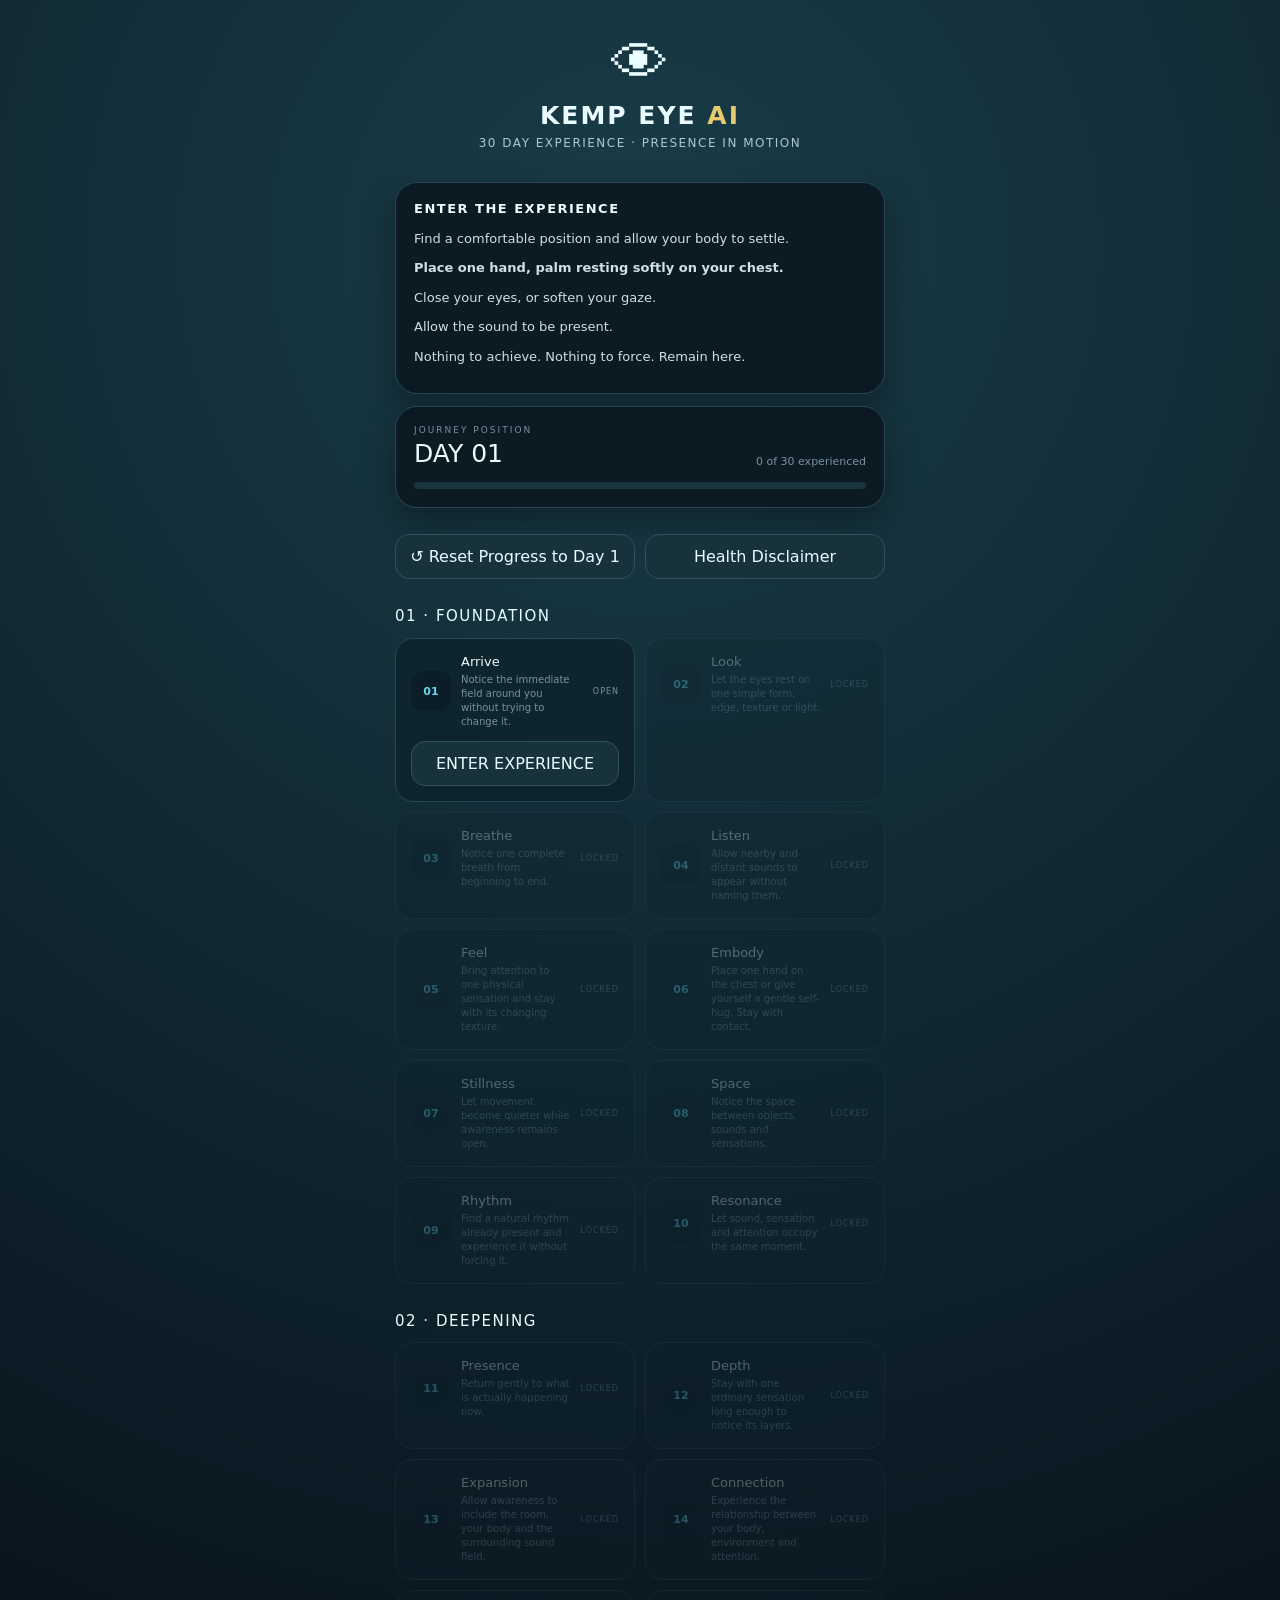
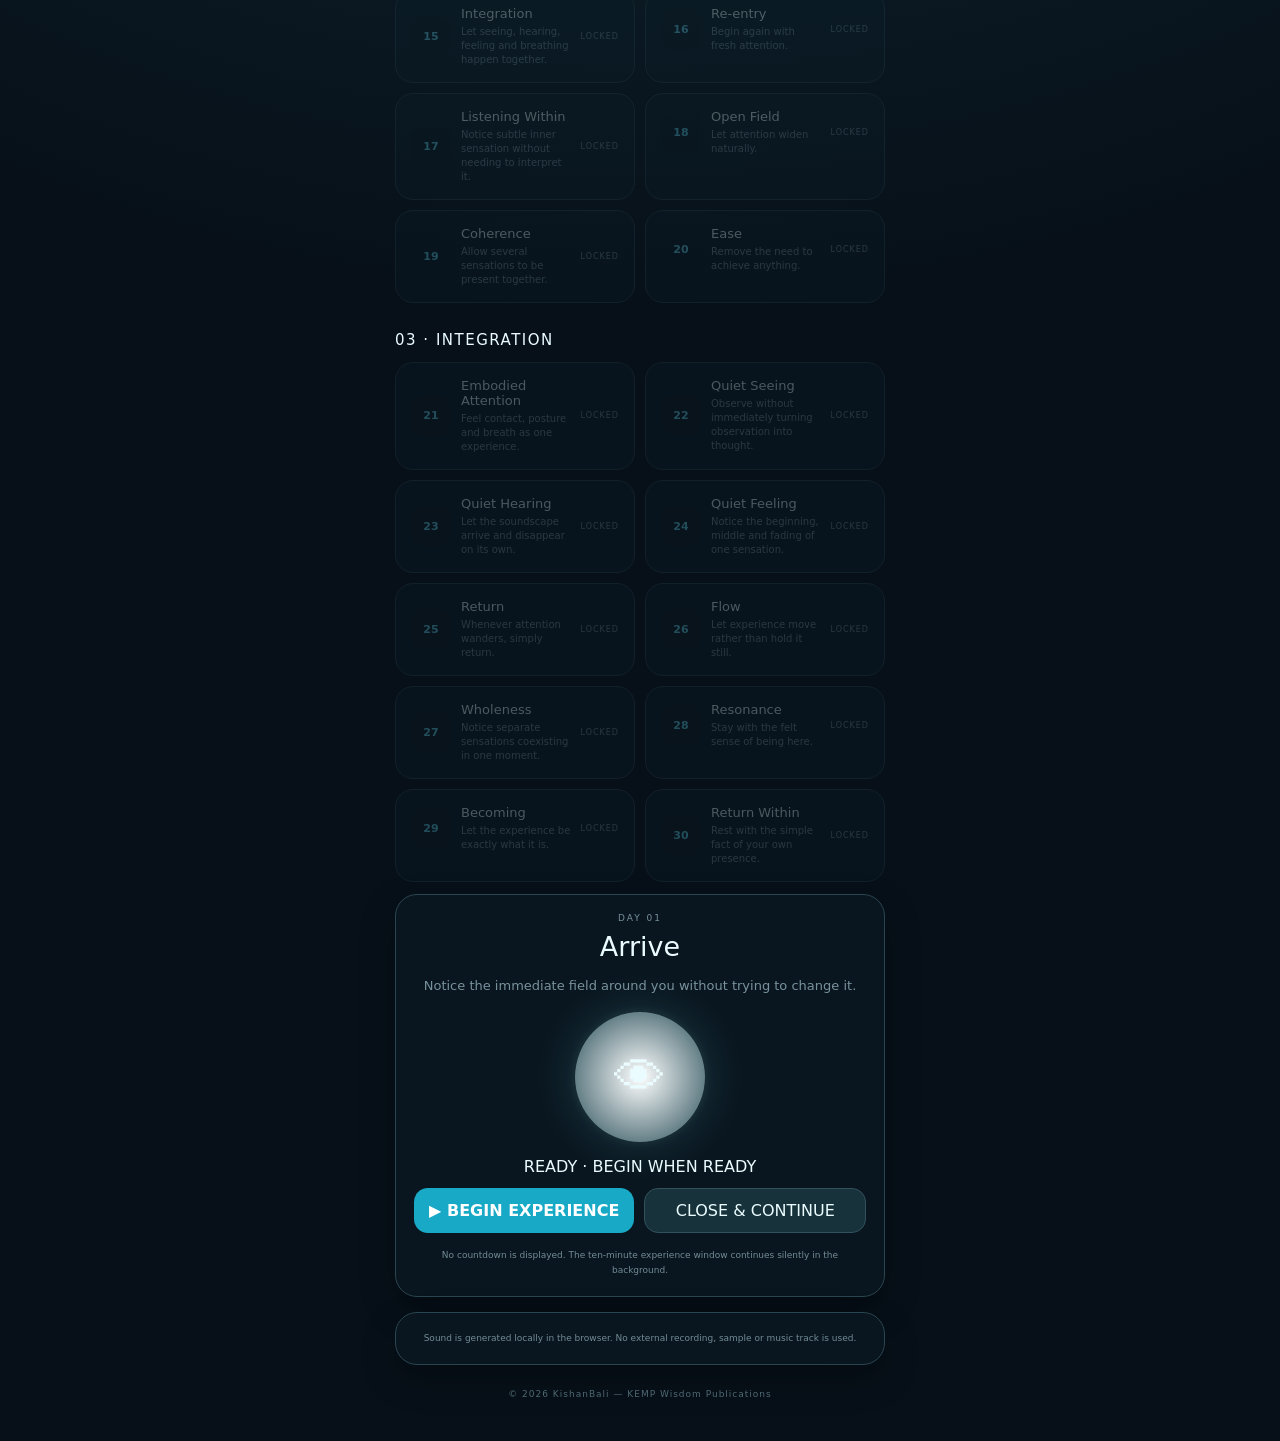
==== commit 2f98df42: "Make 30-Day Tracker eye match Coherence style" ====
--- a/index.html
+++ b/index.html
@@ -1,6 +1,4 @@
-<!doctype html><html lang="en"><head><meta charset="utf-8"><meta name="viewport" content="width=device-width,initial-scale=1,viewport-fit=cover"><meta name="theme-color" content="#071019"><meta name="apple-mobile-web-app-capable" content="yes"><meta name="apple-mobile-web-app-status-bar-style" content="black-translucent"><meta name="apple-mobile-web-app-title" content="KEMP EYE AI"><meta name="mobile-web-app-capable" content="yes"><link rel="manifest" href="./manifest.json"><link rel="apple-touch-icon" href="./icon-192.svg"><title>KEMP EYE AI · 30-Day Experience</title><style>
-*{box-sizing:border-box}html,body{margin:0;min-height:100%;background:#071019;color:#eafcff;font-family:system-ui,-apple-system,Segoe UI,sans-serif}body{background:radial-gradient(circle at 50% 8%,#193d48,#071019 58%)}button{font:inherit}.app{max-width:520px;margin:auto;min-height:100vh;padding:22px 15px 38px}.hero{text-align:center;padding:12px 0 20px}.heroEye{width:116px;height:116px;margin:auto;display:grid;place-items:center}.heroEye .eye{width:92px;height:60px}.hero h1{font-size:25px;letter-spacing:2px;margin:9px 0 6px}.hero h1 span{color:#e5ca70}.sub{font-size:12px;letter-spacing:1.5px;opacity:.72}.card{background:#0a1820e8;border:1px solid #294650;border-radius:22px;padding:18px;margin:12px 0;box-shadow:0 14px 35px #0005}.guidance h2{font-size:13px;letter-spacing:1.5px;margin:0 0 12px}.guidance p{font-size:13px;line-height:1.65;margin:8px 0;opacity:.88}.guidance .quiet{opacity:.65}.journey{display:flex;justify-content:space-between;align-items:end;gap:15px}.label{font-size:9px;letter-spacing:2px;color:#78929d}.big{font-size:25px;margin-top:4px}.count{font-size:11px;color:#78929d;text-align:right}.bar{height:7px;background:#18343d;border-radius:10px;overflow:hidden;margin-top:14px}.fill{height:100%;width:0;background:#61d9f1;transition:width .3s}.stage{margin-top:28px}.stage h2{font-size:15px;font-weight:500;letter-spacing:1.5px}.days{display:grid;grid-template-columns:repeat(2,1fr);gap:10px}.day{padding:15px;border:1px solid #294650;border-radius:18px;background:#0d222bcc}.lock{opacity:.3}.row{display:flex;gap:10px;align-items:center}.num{width:40px;height:40px;border-radius:12px;background:#0b1d26;color:#61d9f1;display:grid;place-items:center;font-weight:700;font-size:11px;flex:none}.done .num{color:#9de4c3}.name{font-size:13px}.theme{font-size:10px;color:#78929d;margin-top:4px;line-height:1.4}.state{margin-left:auto;font-size:8px;color:#78929d;letter-spacing:1px}.done .state{color:#9de4c3}.btn{width:100%;margin-top:12px;padding:12px;border-radius:14px;border:1px solid #31515c;background:#18323b;color:#eafcff;cursor:pointer}.primary{background:#18a9c7;color:#fff;font-weight:900;border:0}.session{display:none;text-align:center}.session.show{display:block}.session h2{font-size:27px;font-weight:500;margin:8px}.desc{max-width:650px;margin:auto;color:#78929d;font-size:13px;line-height:1.7}.visual{width:min(360px,82vw);height:220px;margin:20px auto 12px;display:grid;place-items:center;position:relative;border-radius:40px;background:radial-gradient(circle,rgba(126,229,255,.16),transparent 66%);box-shadow:inset 0 0 70px rgba(126,229,255,.07),0 0 75px rgba(42,174,208,.12);border:1px solid rgba(126,229,255,.14)}.visual.run{animation:field 4s ease-in-out infinite}.eye{position:relative;width:min(285px,78vw);height:auto;aspect-ratio:1.9/1;display:block;filter:drop-shadow(0 0 22px rgba(126,229,255,.34))}.eye:before{content:"";position:absolute;inset:8% 2%;background:radial-gradient(ellipse at center,#ffffff 0 43%,#dceef1 44% 57%,#a9cbd0 58% 64%,transparent 65%);clip-path:polygon(0 50%,7% 34%,18% 21%,31% 12%,50% 8%,69% 12%,82% 21%,93% 34%,100% 50%,93% 66%,82% 79%,69% 88%,50% 92%,31% 88%,18% 79%,7% 66%);box-shadow:0 0 18px rgba(126,229,255,.35)}.eye .iris{position:absolute;left:50%;top:50%;width:38%;aspect-ratio:1;transform:translate(-50%,-50%);border-radius:50%;background:radial-gradient(circle,#111b20 0 20%,#7ee5ff 21% 34%,#2b7180 35% 55%,#102a31 56% 72%,#071019 73%);box-shadow:inset 0 0 0 5px rgba(255,255,255,.35),0 0 24px rgba(126,229,255,.5)}.eye .iris:after{content:"";position:absolute;left:50%;top:50%;width:34%;aspect-ratio:1;transform:translate(-50%,-50%);border-radius:50%;background:#020509;box-shadow:0 0 0 5px rgba(0,0,0,.12)}.eye .lid{position:absolute;left:2%;right:2%;top:50%;height:58%;transform:translateY(-50%) scaleY(0);border-top:5px solid #7ee5ff;border-bottom:5px solid #7ee5ff;border-radius:50%;opacity:0;pointer-events:none}.visual.run .eye{animation:eyeFloat 3.6s ease-in-out infinite}.visual.run .lid{animation:blink 5s ease-in-out infinite}.visual.run .iris{animation:gaze 6s ease-in-out infinite}.soundName{font-size:10px;letter-spacing:1.6px;color:#61d9f1;margin-top:8px}.phase{min-height:18px;margin-top:10px;font-size:11px;opacity:.65}.controls{display:flex;gap:10px}.message{display:none;margin-top:14px;padding:15px;border-radius:15px;background:#19574238;color:#bcebd9;font-size:12px;line-height:1.6}.message.show{display:block}.tabs{display:grid;grid-template-columns:1fr 1fr;gap:10px;margin-top:14px}.modal{display:none}.modal.show{display:block}.note,.disclaimer,.footer{color:#718b95;font-size:9px;line-height:1.7;text-align:center;margin-top:15px}.footer{color:#4f6972;letter-spacing:1px;margin-top:22px}@keyframes field{0%,100%{transform:scale(.98);opacity:.82}50%{transform:scale(1.02);opacity:1}}@keyframes eyeFloat{50%{transform:translateY(-4px)}}@keyframes gaze{30%{transform:translate(-54%,-50%)}65%{transform:translate(-46%,-50%)}}@keyframes blink{0%,42%,48%,100%{transform:translateY(-50%) scaleY(0);opacity:0}44%,46%{transform:translateY(-50%) scaleY(1);opacity:1}}@media(max-width:620px){.days{grid-template-columns:1fr}.controls,.tabs{display:flex;flex-direction:column}}
-</style></head><body><main class="app"><header class="hero"><div class="heroEye"><div class="eye"><div class="iris"></div><div class="lid"></div></div></div><h1>KEMP EYE <span>AI</span></h1><div class="sub">30 DAY EXPERIENCE · PRESENCE IN MOTION</div></header><section class="card guidance"><h2>ENTER THE EXPERIENCE</h2><p>Find a comfortable position and allow your body to settle.</p><p><strong>Place one hand, palm resting softly on your chest.</strong></p><p>Soften your gaze and allow the sound to be present.</p><p class="quiet">Nothing to achieve. Nothing to force. Remain here.</p></section><section class="card"><div class="journey"><div><div class="label">JOURNEY POSITION</div><div class="big" id="dayNow">DAY 01</div></div><div class="count" id="count">0 of 30 experienced</div></div><div class="bar"><div class="fill" id="fill"></div></div></section><div class="tabs"><button class="btn" id="reset">↺ Reset Progress to Day 1</button><button class="btn" id="health">Health Disclaimer</button></div><section class="card modal" id="healthPanel"><h3>Health Disclaimer</h3><p>KEMP EYE AI is an experiential prototype for personal exploration. It does not diagnose, treat, prevent or measure any medical or psychological condition and makes no promise of a health outcome. Stop if any sound or visual effect feels uncomfortable.</p><button class="btn" id="healthClose">Close Disclaimer</button></section><div id="stages"></div><section class="card session" id="session"><div class="label" id="sessionDay">DAY 01</div><h2 id="title">Arrive</h2><p class="desc" id="desc"></p><div class="visual" id="visual"><div class="eye"><div class="iris"></div><div class="lid"></div></div></div><div class="soundName" id="soundName">SOUND FIELD · DAY 01 · WARM BOWL</div><div class="phase" id="phase">READY · BEGIN WHEN READY</div><div class="controls"><button class="btn primary" id="start">▶ BEGIN EXPERIENCE</button><button class="btn" id="close">CLOSE &amp; CONTINUE</button></div><div class="note">No countdown is displayed. The ten-minute experience window continues silently in the background. Each day has its own generated sound field.</div><div class="message" id="message"></div></section><section class="card disclaimer">Sound is generated locally in the browser. Days 01–30 use different soft harmonic arrangements, gentle modulation and filtered ambience. No external recording, sample or music track is used.</section><div class="footer">© 2026 KishanBali — KEMP Wisdom Publications</div></main><script>
+<!doctype html><html lang="en"><head><meta charset="utf-8"><meta name="viewport" content="width=device-width,initial-scale=1,viewport-fit=cover"><meta name="theme-color" content="#071019"><meta name="apple-mobile-web-app-capable" content="yes"><meta name="mobile-web-app-capable" content="yes"><link rel="manifest" href="./manifest.json"><link rel="apple-touch-icon" href="./icon-192.svg"><title>KEMP EYE AI · 30-Day Experience</title><style>*{box-sizing:border-box}html,body{margin:0;min-height:100%;background:#071019;color:#eafcff;font-family:system-ui,-apple-system,Segoe UI,sans-serif}body{background:radial-gradient(circle at 50% 8%,#193d48,#071019 58%)}button{font:inherit}.app{max-width:520px;margin:auto;min-height:100vh;padding:22px 15px 38px}.hero{text-align:center;padding:12px 0 20px}.eye{font-size:58px;line-height:1}.hero h1{font-size:25px;letter-spacing:2px;margin:9px 0 6px}.hero h1 span{color:#e5ca70}.sub{font-size:12px;letter-spacing:1.5px;opacity:.72}.card{background:#0a1820e8;border:1px solid #294650;border-radius:22px;padding:18px;margin:12px 0;box-shadow:0 14px 35px #0005}.guidance h2{font-size:13px;letter-spacing:1.5px;margin:0 0 12px}.guidance p{font-size:13px;line-height:1.65;margin:8px 0;opacity:.88}.quiet{opacity:.65}.journey{display:flex;justify-content:space-between;align-items:end}.label{font-size:9px;letter-spacing:2px;color:#78929d}.big{font-size:25px;margin-top:4px}.count{font-size:11px;color:#78929d;text-align:right}.bar{height:7px;background:#18343d;border-radius:10px;overflow:hidden;margin-top:14px}.fill{height:100%;width:0;background:#61d9f1;transition:width .3s}.stage{margin-top:28px}.stage h2{font-size:15px;font-weight:500;letter-spacing:1.5px}.days{display:grid;grid-template-columns:repeat(2,1fr);gap:10px}.day{padding:15px;border:1px solid #294650;border-radius:18px;background:#0d222bcc}.lock{opacity:.3}.row{display:flex;gap:10px;align-items:center}.num{width:40px;height:40px;border-radius:12px;background:#0b1d26;color:#61d9f1;display:grid;place-items:center;font-weight:700;font-size:11px;flex:none}.done .num{color:#9de4c3}.name{font-size:13px}.theme{font-size:10px;color:#78929d;margin-top:4px;line-height:1.4}.state{margin-left:auto;font-size:8px;color:#78929d;letter-spacing:1px}.done .state{color:#9de4c3}.btn{width:100%;margin-top:12px;padding:12px;border-radius:14px;border:1px solid #31515c;background:#18323b;color:#eafcff;cursor:pointer}.primary{background:#18a9c7;color:#fff;font-weight:900;border:0}.session{display:none;text-align:center}.session.show{display:block}.session h2{font-size:27px;font-weight:500;margin:8px}.desc{color:#78929d;font-size:13px;line-height:1.7}.orb{width:130px;height:130px;margin:15px auto;border-radius:50%;display:grid;place-items:center;font-size:52px;background:radial-gradient(circle,#fff,#254b55);box-shadow:0 0 13px #fff1,0 0 48px #61d9f133;animation:pulse 4s ease-in-out infinite}.running .orb{animation:pulse 2.6s ease-in-out infinite}.controls{display:flex;gap:10px}.message{display:none;margin-top:14px;padding:15px;border-radius:15px;background:#19574238;color:#bcebd9;font-size:12px}.message.show{display:block}.tabs{display:grid;grid-template-columns:1fr 1fr;gap:10px;margin-top:14px}.modal{display:none}.modal.show{display:block}.note,.disclaimer,.footer{color:#718b95;font-size:9px;line-height:1.7;text-align:center;margin-top:15px}.footer{color:#4f6972;letter-spacing:1px;margin-top:22px}@keyframes pulse{50%{transform:scale(1.07)}}@media(max-width:620px){.days{grid-template-columns:1fr}.controls,.tabs{display:flex;flex-direction:column}}</style></head><body><main class="app"><header class="hero"><div class="eye">👁</div><h1>KEMP EYE <span>AI</span></h1><div class="sub">30 DAY EXPERIENCE · PRESENCE IN MOTION</div></header><section class="card guidance"><h2>ENTER THE EXPERIENCE</h2><p>Find a comfortable position and allow your body to settle.</p><p><strong>Place one hand, palm resting softly on your chest.</strong></p><p>Close your eyes, or soften your gaze.</p><p>Allow the sound to be present.</p><p class="quiet">Nothing to achieve. Nothing to force. Remain here.</p></section><section class="card"><div class="journey"><div><div class="label">JOURNEY POSITION</div><div class="big" id="dayNow">DAY 01</div></div><div class="count" id="count">0 of 30 experienced</div></div><div class="bar"><div class="fill" id="fill"></div></div></section><div class="tabs"><button class="btn" id="reset">↺ Reset Progress to Day 1</button><button class="btn" id="health">Health Disclaimer</button></div><section class="card modal" id="healthPanel"><h3>Health Disclaimer</h3><p>KEMP EYE AI is an experiential prototype for personal exploration. It does not diagnose, treat, prevent or measure any medical or psychological condition and makes no promise of a health outcome. Stop if any sound or visual effect feels uncomfortable.</p><button class="btn" id="healthClose">Close Disclaimer</button></section><div id="stages"></div><section class="card session" id="session"><div class="label" id="sessionDay">DAY 01</div><h2 id="title">Arrive</h2><p class="desc" id="desc"></p><div class="orb">👁</div><div class="phase" id="phase">READY · BEGIN WHEN READY</div><div class="controls"><button class="btn primary" id="start">▶ BEGIN EXPERIENCE</button><button class="btn" id="close">CLOSE &amp; CONTINUE</button></div><div class="note">No countdown is displayed. The ten-minute experience window continues silently in the background.</div><div class="message" id="message"></div></section><section class="card disclaimer">Sound is generated locally in the browser. No external recording, sample or music track is used.</section><div class="footer">© 2026 KishanBali — KEMP Wisdom Publications</div></main><script>
 const days=[['Arrive','Notice the immediate field around you without trying to change it.'],['Look','Let the eyes rest on one simple form, edge, texture or light.'],['Breathe','Notice one complete breath from beginning to end.'],['Listen','Allow nearby and distant sounds to appear without naming them.'],['Feel','Bring attention to one physical sensation and stay with its changing texture.'],['Embody','Place one hand on the chest or give yourself a gentle self-hug. Stay with contact.'],['Stillness','Let movement become quieter while awareness remains open.'],['Space','Notice the space between objects, sounds and sensations.'],['Rhythm','Find a natural rhythm already present and experience it without forcing it.'],['Resonance','Let sound, sensation and attention occupy the same moment.'],['Presence','Return gently to what is actually happening now.'],['Depth','Stay with one ordinary sensation long enough to notice its layers.'],['Expansion','Allow awareness to include the room, your body and the surrounding sound field.'],['Connection','Experience the relationship between your body, environment and attention.'],['Integration','Let seeing, hearing, feeling and breathing happen together.'],['Re-entry','Begin again with fresh attention.'],['Listening Within','Notice subtle inner sensation without needing to interpret it.'],['Open Field','Let attention widen naturally.'],['Coherence','Allow several sensations to be present together.'],['Ease','Remove the need to achieve anything.'],['Embodied Attention','Feel contact, posture and breath as one experience.'],['Quiet Seeing','Observe without immediately turning observation into thought.'],['Quiet Hearing','Let the soundscape arrive and disappear on its own.'],['Quiet Feeling','Notice the beginning, middle and fading of one sensation.'],['Return','Whenever attention wanders, simply return.'],['Flow','Let experience move rather than hold it still.'],['Wholeness','Notice separate sensations coexisting in one moment.'],['Resonance','Stay with the felt sense of being here.'],['Becoming','Let the experience be exactly what it is.'],['Return Within','Rest with the simple fact of your own presence.']];
-const stages=[['01 · FOUNDATION',1,10],['02 · DEEPENING',11,20],['03 · INTEGRATION',21,30]];const soundNames=['Warm Bowl','Soft Crystal','Low Resonance','Breath Tone','Silver Bowl','Deep Bowl','Airy Bowl','Warm Fifth','Quiet Bell','Round Resonance','Soft Harmonic','Inner Bowl','Wide Resonance','Open Fifth','Gentle Metal','Low Singing','Floating Fifth','Warm Air','Deep Bell','Soft Harmonics','Clear Resonance','Quiet Bell II','Air Resonance','High Bowl','Falling Bowl','Flowing Tone','Bright Bowl','Deep + Air','Resonant Space','Return Bowl'];const profiles=[[174,[1,2,3],.025,.030,900],[196,[1,2.01,4],.020,.042,1050],[220,[1,1.5,2.5],.022,.036,1200],[196,[1,3,5],.018,.027,800],[233,[1,2,3.01],.021,.050,1300],[147,[1,1.5,2],.024,.031,850],[165,[1,2.01,3.99],.019,.045,1000],[196,[1,1.25,2.5],.021,.025,1150],[220,[1,2,4],.020,.055,1400],[247,[1,1.5,2.01],.018,.034,950],[174,[1,2,3,5],.020,.028,900],[185,[1,1.5,2.5,4],.019,.047,1000],[196,[1,2.01,3,4],.021,.033,1250],[208,[1,1.25,2.5,5],.018,.041,1150],[220,[1,2,3.01,4.02],.020,.052,1350],[233,[1,1.5,2.5,4],.019,.029,900],[247,[1,2.01,3.5,5],.020,.038,1100],[262,[1,1.25,2,3],.018,.026,1000],[196,[1,2,2.99,6],.020,.049,1450],[208,[1,1.5,3,4.5],.018,.035,1050],[220,[1,2.01,3,5,6],.019,.031,1200],[147,[1,1.5,2.5,3.5],.024,.043,850],[165,[1,2,3,4,6],.020,.057,1300],[185,[1,1.25,2.5,5],.018,.032,1100],[196,[1,1.5,2.5,4,6],.020,.046,1500],[220,[1,2,3.01,4.01],.019,.028,1000],[233,[1,1.25,2,3.5,5],.018,.053,1250],[174,[1,2.01,3,4.02,6],.022,.039,900],[262,[1,1.5,2.5,3.5,5],.017,.061,1400],[196,[1,2,3,4,5,6],.019,.034,1150]];const testMode=new URLSearchParams(location.search).get('test')==='1',DURATION=testMode?10:600,PROGRESS_KEY='kempEye30Completed',RESUME_KEY='kempEye30Resume';let completed=read(PROGRESS_KEY,0),selected=Math.min(completed+1,30),elapsed=loadResume(selected),running=false,startStamp=0,raf=0,audio=null;const $=id=>document.getElementById(id);function read(k,d){try{const n=Number(localStorage.getItem(k));return Number.isFinite(n)&&n>=0?n:d}catch(e){return d}}function write(k,v){try{localStorage.setItem(k,String(v))}catch(e){}}function loadResume(d){try{const x=JSON.parse(localStorage.getItem(RESUME_KEY)||'null');return x&&x.day===d&&Number.isFinite(x.elapsed)?Math.min(DURATION,x.elapsed):0}catch(e){return 0}}function saveResume(){try{localStorage.setItem(RESUME_KEY,JSON.stringify({day:selected,elapsed}))}catch(e){}}function render(){const n=Math.min(completed+1,30);$('dayNow').textContent='DAY '+String(n).padStart(2,'0');$('count').textContent=completed+' of 30 experienced';$('fill').style.width=completed/30*100+'%';const host=$('stages');host.innerHTML='';stages.forEach(st=>{const sec=document.createElement('section');sec.className='stage';sec.innerHTML='<h2>'+st[0]+'</h2><div class="days"></div>';const grid=sec.querySelector('.days');for(let d=st[1];d<=st[2];d++){const open=d<=completed+1,done=d<=completed,card=document.createElement('article');card.className='day '+(done?'done ':'')+(!open?'lock':'');card.innerHTML='<div class="row"><div class="num">'+String(d).padStart(2,'0')+'</div><div><div class="name">'+days[d-1][0]+'</div><div class="theme">'+days[d-1][1]+'</div></div><div class="state">'+(done?'DONE':open?'OPEN':'LOCKED')+'</div></div>'+(open&&!done?'<button class="btn enter">ENTER EXPERIENCE</button>':'');if(open&&!done)card.querySelector('.enter').onclick=()=>openDay(d);grid.appendChild(card)}host.appendChild(sec)})}function openDay(d){if(d<1||d>30||d>completed+1)return;stopAudio();running=false;cancelAnimationFrame(raf);selected=d;elapsed=loadResume(d);$('sessionDay').textContent='DAY '+String(d).padStart(2,'0');$('title').textContent=days[d-1][0];$('desc').textContent=days[d-1][1];$('soundName').textContent='SOUND FIELD · DAY '+String(d).padStart(2,'0')+' · '+soundNames[d-1];$('phase').textContent=elapsed?'RESUME · CONTINUE WHEN READY':'READY · BEGIN WHEN READY';$('start').disabled=false;$('start').textContent=elapsed?'▶ RESUME EXPERIENCE':'▶ BEGIN EXPERIENCE';$('visual').classList.remove('run');$('message').className='message';$('session').classList.add('show');setTimeout(()=>$('session').scrollIntoView({behavior:'smooth',block:'center'}),20)}function stopAudio(){if(audio){audio.nodes.forEach(n=>{try{n.stop()}catch(e){}});try{audio.ctx.close()}catch(e){}audio=null}}async function startAudio(){stopAudio();const C=window.AudioContext||window.webkitAudioContext;if(!C)throw new Error('Web Audio unavailable');const ctx=new C();await ctx.resume();const p=profiles[selected-1],root=p[0],ratios=p[1],master=ctx.createGain(),filter=ctx.createBiquadFilter(),pan=ctx.createStereoPanner?ctx.createStereoPanner():null;master.gain.setValueAtTime(.0001,ctx.currentTime);master.gain.exponentialRampToValueAtTime(p[2],ctx.currentTime+3);filter.type='lowpass';filter.frequency.value=p[4];filter.Q.value=.25;if(pan){pan.pan.value=((selected%9)-4)/16;filter.connect(pan);pan.connect(master)}else filter.connect(master);master.connect(ctx.destination);const nodes=[];ratios.forEach((ratio,i)=>{const o=ctx.createOscillator(),g=ctx.createGain();o.type=i===0?'sine':'triangle';o.frequency.value=root*ratio;g.gain.value=[.58,.22,.10,.055,.025,.012][i]||.01;o.connect(g).connect(filter);o.start();nodes.push(o)});const lfo=ctx.createOscillator(),lg=ctx.createGain();lfo.frequency.value=p[3];lg.gain.value=p[2]*.42;lfo.connect(lg).connect(master.gain);lfo.start();nodes.push(lfo);audio={ctx,nodes}}async function begin(){if(running)return;try{await startAudio()}catch(e){$('phase').textContent='AUDIO COULD NOT START · PRESS BEGIN AGAIN';return}running=true;startStamp=performance.now()-elapsed*1000;$('visual').classList.add('run');$('start').disabled=true;$('start').textContent='■ EXPERIENCE RUNNING';$('phase').textContent='EXPERIENCE IN PROGRESS · SOUND FIELD ACTIVE';cancelAnimationFrame(raf);raf=requestAnimationFrame(loop)}function loop(t){if(!running)return;elapsed=Math.min(DURATION,(t-startStamp)/1000);if(elapsed>=DURATION){finish();return}raf=requestAnimationFrame(loop)}function finish(){running=false;cancelAnimationFrame(raf);stopAudio();completed=Math.max(completed,selected);write(PROGRESS_KEY,completed);try{localStorage.removeItem(RESUME_KEY)}catch(e){}$('visual').classList.remove('run');render();$('phase').textContent=selected<30?'COMPLETE · NEXT DAY OPEN':'JOURNEY COMPLETE';$('message').textContent=selected<30?'DAY '+String(selected+1).padStart(2,'0')+' IS NOW OPEN.':'ALL 30 EXPERIENCES COMPLETE.';$('message').className='message show';if(selected<30)setTimeout(()=>openDay(selected+1),500)}$('start').onclick=begin;$('close').onclick=()=>{if(running)elapsed=Math.min(DURATION,(performance.now()-startStamp)/1000);saveResume();stopAudio();running=false;cancelAnimationFrame(raf);completed=Math.max(completed,selected);write(PROGRESS_KEY,completed);try{localStorage.removeItem(RESUME_KEY)}catch(e){}$('session').classList.remove('show');render();window.scrollTo({top:0,behavior:'smooth'})};$('reset').onclick=()=>{stopAudio();running=false;completed=0;selected=1;elapsed=0;write(PROGRESS_KEY,0);try{localStorage.removeItem(RESUME_KEY)}catch(e){}$('session').classList.remove('show');render();openDay(1)};$('health').onclick=()=>$('healthPanel').classList.toggle('show');$('healthClose').onclick=()=>$('healthPanel').classList.remove('show');document.addEventListener('visibilitychange',()=>{if(document.hidden&&running){elapsed=Math.min(DURATION,(performance.now()-startStamp)/1000);saveResume();stopAudio();running=false;cancelAnimationFrame(raf);$('start').disabled=false;$('start').textContent='▶ RESUME EXPERIENCE';$('phase').textContent='PAUSED · PRESS RESUME'}});window.addEventListener('pagehide',()=>{if(running){elapsed=Math.min(DURATION,(performance.now()-startStamp)/1000);saveResume()}stopAudio()});render();openDay(selected);if('serviceWorker'in navigator)window.addEventListener('load',()=>navigator.serviceWorker.register('./service-worker.js').catch(()=>{}));
+const stages=[['01 · FOUNDATION',1,10],['02 · DEEPENING',11,20],['03 · INTEGRATION',21,30]];const profiles=[[174,[1,2,3],.025,.030,900],[196,[1,2.01,4],.020,.042,1050],[220,[1,1.5,2.5],.022,.036,1200],[196,[1,3,5],.018,.027,800],[233,[1,2,3.01],.021,.050,1300],[147,[1,1.5,2],.024,.031,850],[165,[1,2.01,3.99],.019,.045,1000],[196,[1,1.25,2.5],.021,.025,1150],[220,[1,2,4],.020,.055,1400],[247,[1,1.5,2.01],.018,.034,950],[174,[1,2,3,5],.020,.028,900],[185,[1,1.5,2.5,4],.019,.047,1000],[196,[1,2.01,3,4],.021,.033,1250],[208,[1,1.25,2.5,5],.018,.041,1150],[220,[1,2,3.01,4.02],.020,.052,1350],[233,[1,1.5,2.5,4],.019,.029,900],[247,[1,2.01,3.5,5],.020,.038,1100],[262,[1,1.25,2,3],.018,.026,1000],[196,[1,2,2.99,6],.020,.049,1450],[208,[1,1.5,3,4.5],.018,.035,1050],[220,[1,2,3,5,6],.019,.031,1200],[147,[1,1.5,2.5,3.5],.024,.043,850],[165,[1,2,3,4,6],.020,.057,1300],[185,[1,1.25,2.5,5],.018,.032,1100],[196,[1,1.5,2.5,4,6],.020,.046,1500],[220,[1,2,3.01,4.01],.019,.028,1000],[233,[1,1.25,2,3.5,5],.018,.053,1250],[174,[1,2.01,3,4.02,6],.022,.039,900],[262,[1,1.5,2.5,3.5,5],.017,.061,1400],[196,[1,2,3,4,5,6],.019,.034,1150]];const test=new URLSearchParams(location.search).get('test')==='1',DURATION=test?10:600,KEY='kempEye30Completed',RES='kempEye30Resume';let completed=Number(localStorage.getItem(KEY)||0),selected=Math.min(completed+1,30),elapsed=0,running=false,startStamp=0,raf=0,audio=null;const $=x=>document.getElementById(x);function save(){localStorage.setItem(RES,JSON.stringify({day:selected,elapsed}))}function load(d){try{let x=JSON.parse(localStorage.getItem(RES)||'null');return x&&x.day===d?Math.min(DURATION,Number(x.elapsed)||0):0}catch(e){return 0}}function stopAudio(){if(audio){audio.nodes.forEach(n=>{try{n.stop()}catch(e){}});try{audio.ctx.close()}catch(e){}audio=null}}function render(){let n=Math.min(completed+1,30);$('dayNow').textContent='DAY '+String(n).padStart(2,'0');$('count').textContent=completed+' of 30 experienced';$('fill').style.width=completed/30*100+'%';let host=$('stages');host.innerHTML='';stages.forEach(s=>{let sec=document.createElement('section');sec.className='stage';sec.innerHTML='<h2>'+s[0]+'</h2><div class="days"></div>';let grid=sec.querySelector('.days');for(let d=s[1];d<=s[2];d++){let open=d<=completed+1,done=d<=completed,c=document.createElement('article');c.className='day '+(done?'done ':'')+(!open?'lock':'');c.innerHTML='<div class="row"><div class="num">'+String(d).padStart(2,'0')+'</div><div><div class="name">'+days[d-1][0]+'</div><div class="theme">'+days[d-1][1]+'</div></div><div class="state">'+(done?'DONE':open?'OPEN':'LOCKED')+'</div></div>'+(open&&!done?'<button class="btn enter">ENTER EXPERIENCE</button>':'');if(open&&!done)c.querySelector('.enter').onclick=()=>openDay(d);grid.appendChild(c)}host.appendChild(sec)})}function openDay(d){if(d>completed+1)return;stopAudio();running=false;cancelAnimationFrame(raf);selected=d;elapsed=load(d);$('sessionDay').textContent='DAY '+String(d).padStart(2,'0');$('title').textContent=days[d-1][0];$('desc').textContent=days[d-1][1];$('phase').textContent=elapsed?'RESUME · CONTINUE WHEN READY':'READY · BEGIN WHEN READY';$('start').disabled=false;$('start').textContent=elapsed?'▶ RESUME EXPERIENCE':'▶ BEGIN EXPERIENCE';$('session').classList.add('show');setTimeout(()=>$('session').scrollIntoView({behavior:'smooth',block:'center'}),20)}async function begin(){if(running)return;stopAudio();let C=window.AudioContext||window.webkitAudioContext;if(!C){$('phase').textContent='AUDIO UNAVAILABLE';return}let ctx=new C();await ctx.resume();let p=profiles[selected-1],master=ctx.createGain(),filter=ctx.createBiquadFilter();master.gain.value=.0001;master.gain.exponentialRampToValueAtTime(p[2],ctx.currentTime+3);filter.type='lowpass';filter.frequency.value=p[4];filter.connect(master).connect(ctx.destination);let nodes=[];p[1].forEach((r,i)=>{let o=ctx.createOscillator(),g=ctx.createGain();o.type=i?'triangle':'sine';o.frequency.value=p[0]*r;g.gain.value=[.58,.22,.1,.055,.025,.012][i]||.01;o.connect(g).connect(filter);o.start();nodes.push(o)});audio={ctx,nodes};running=true;startStamp=performance.now()-elapsed*1000;$('session').classList.add('running');$('start').disabled=true;$('phase').textContent='EXPERIENCE IN PROGRESS · SOUND FIELD ACTIVE';raf=requestAnimationFrame(loop)}function loop(t){if(!running)return;elapsed=Math.min(DURATION,(t-startStamp)/1000);if(elapsed>=DURATION){finish();return}raf=requestAnimationFrame(loop)}function finish(){running=false;cancelAnimationFrame(raf);stopAudio();completed=Math.max(completed,selected);localStorage.setItem(KEY,completed);localStorage.removeItem(RES);$('session').classList.remove('running');render();$('phase').textContent=selected<30?'COMPLETE · NEXT DAY OPEN':'JOURNEY COMPLETE';$('message').textContent=selected<30?'DAY '+String(selected+1).padStart(2,'0')+' IS NOW OPEN.':'ALL 30 EXPERIENCES COMPLETE.';$('message').className='message show';if(selected<30)setTimeout(()=>openDay(selected+1),500)}$('start').onclick=begin;$('close').onclick=()=>{if(running)elapsed=Math.min(DURATION,(performance.now()-startStamp)/1000);save();stopAudio();running=false;cancelAnimationFrame(raf);completed=Math.max(completed,selected);localStorage.setItem(KEY,completed);$('session').classList.remove('show','running');render();scrollTo({top:0,behavior:'smooth'})};$('reset').onclick=()=>{stopAudio();running=false;completed=0;selected=1;elapsed=0;localStorage.removeItem(KEY);localStorage.removeItem(RES);$('session').classList.remove('show','running');render();openDay(1)};$('health').onclick=()=>$('healthPanel').classList.toggle('show');$('healthClose').onclick=()=>$('healthPanel').classList.remove('show');document.addEventListener('visibilitychange',()=>{if(document.hidden&&running){elapsed=Math.min(DURATION,(performance.now()-startStamp)/1000);save();stopAudio();running=false;cancelAnimationFrame(raf);$('session').classList.remove('running');$('start').disabled=false;$('start').textContent='▶ RESUME EXPERIENCE';$('phase').textContent='PAUSED · PRESS RESUME'}});window.addEventListener('pagehide',()=>{if(running){elapsed=Math.min(DURATION,(performance.now()-startStamp)/1000);save()}stopAudio()});render();openDay(selected);if('serviceWorker'in navigator)navigator.serviceWorker.register('./service-worker.js').catch(()=>{});
 </script></body></html>
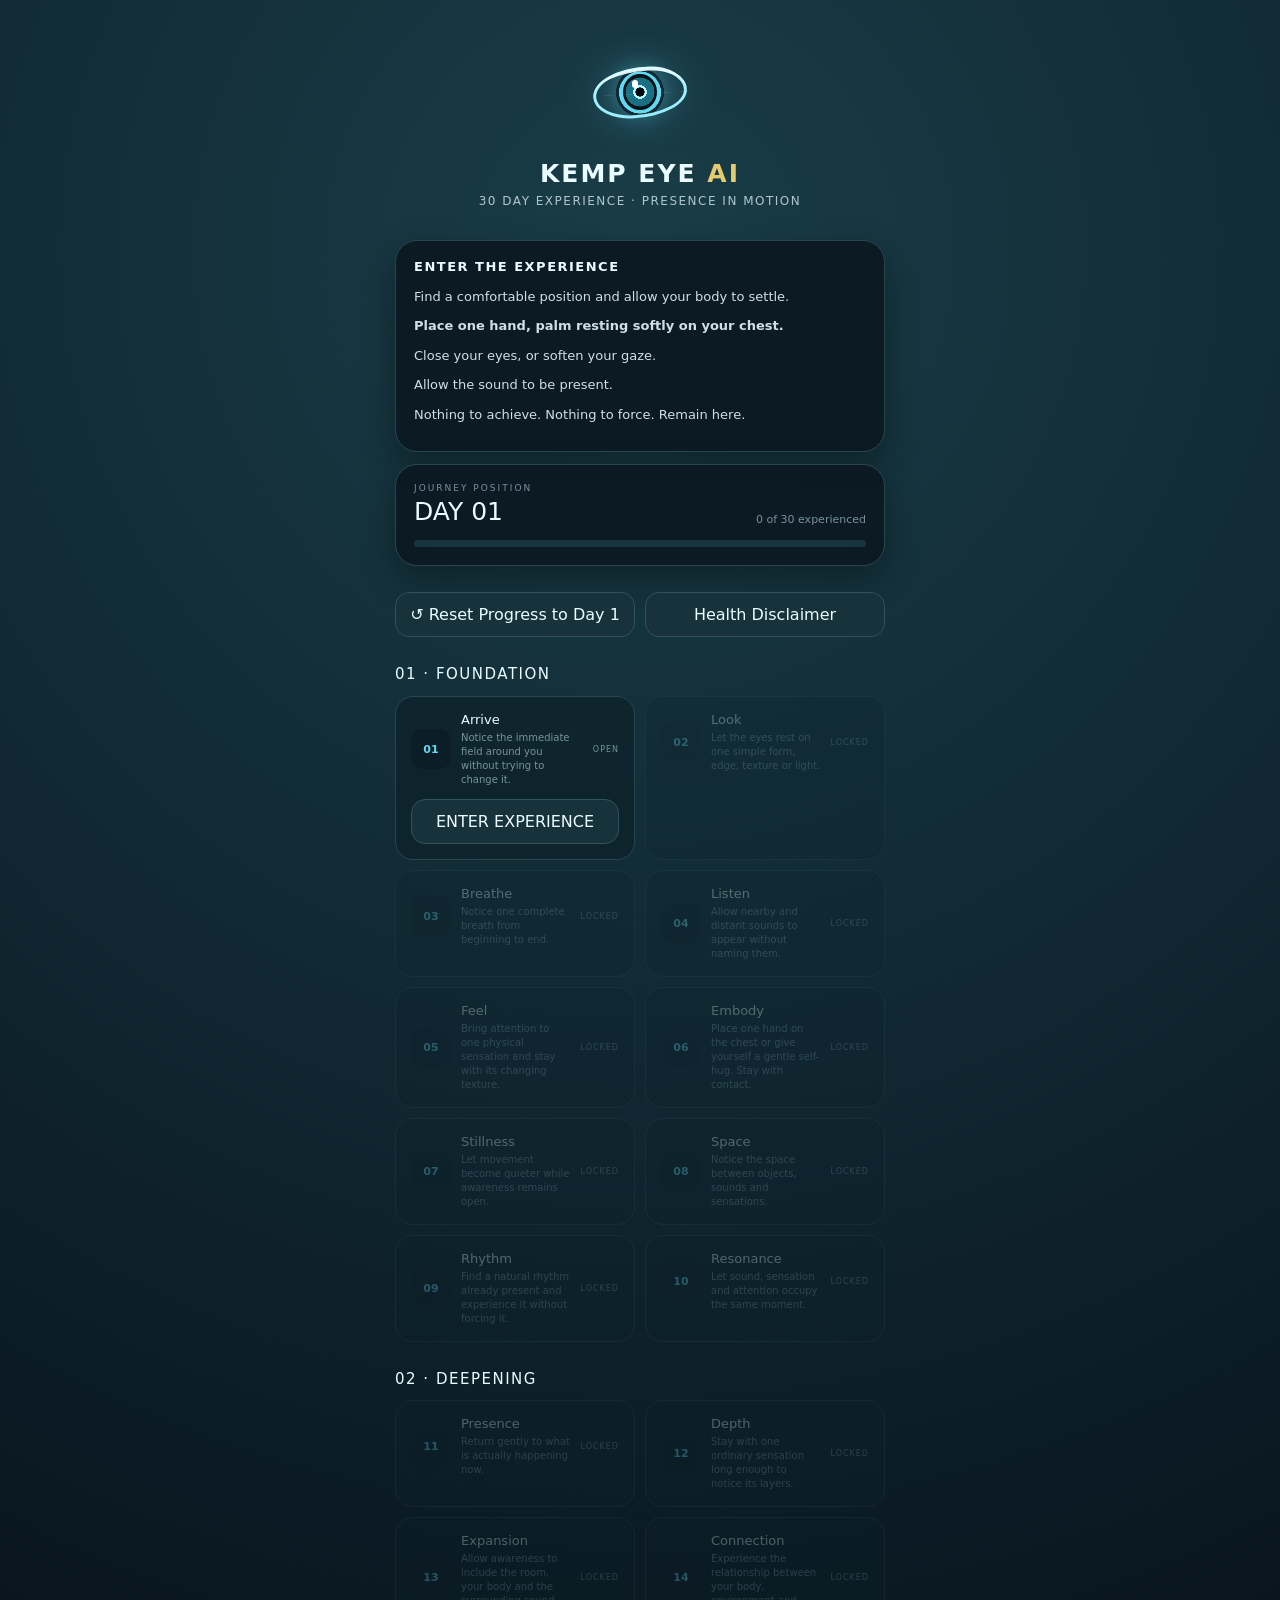
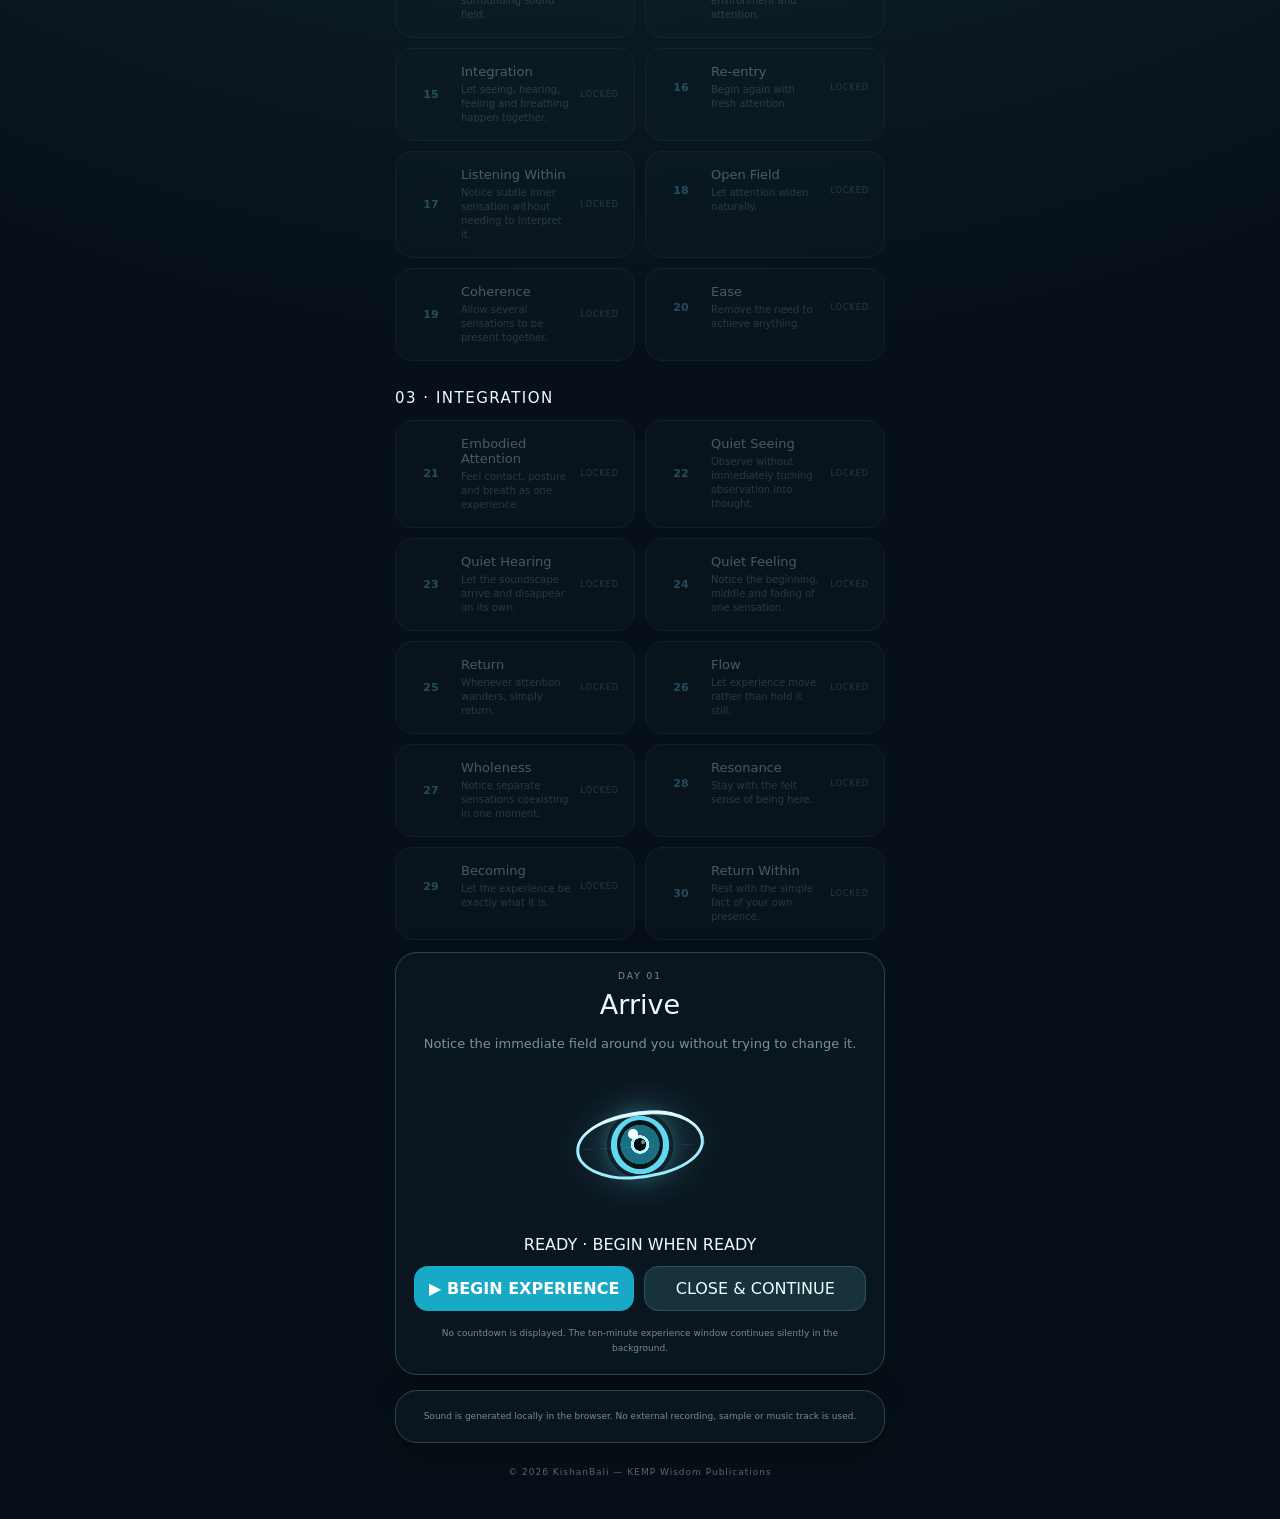
==== commit 32b94503: "Replace platform-dependent eye emoji with consistent vector eye" ====
--- a/index.html
+++ b/index.html
@@ -1,4 +1 @@
-<!doctype html><html lang="en"><head><meta charset="utf-8"><meta name="viewport" content="width=device-width,initial-scale=1,viewport-fit=cover"><meta name="theme-color" content="#071019"><meta name="apple-mobile-web-app-capable" content="yes"><meta name="mobile-web-app-capable" content="yes"><link rel="manifest" href="./manifest.json"><link rel="apple-touch-icon" href="./icon-192.svg"><title>KEMP EYE AI · 30-Day Experience</title><style>*{box-sizing:border-box}html,body{margin:0;min-height:100%;background:#071019;color:#eafcff;font-family:system-ui,-apple-system,Segoe UI,sans-serif}body{background:radial-gradient(circle at 50% 8%,#193d48,#071019 58%)}button{font:inherit}.app{max-width:520px;margin:auto;min-height:100vh;padding:22px 15px 38px}.hero{text-align:center;padding:12px 0 20px}.eye{font-size:58px;line-height:1}.hero h1{font-size:25px;letter-spacing:2px;margin:9px 0 6px}.hero h1 span{color:#e5ca70}.sub{font-size:12px;letter-spacing:1.5px;opacity:.72}.card{background:#0a1820e8;border:1px solid #294650;border-radius:22px;padding:18px;margin:12px 0;box-shadow:0 14px 35px #0005}.guidance h2{font-size:13px;letter-spacing:1.5px;margin:0 0 12px}.guidance p{font-size:13px;line-height:1.65;margin:8px 0;opacity:.88}.quiet{opacity:.65}.journey{display:flex;justify-content:space-between;align-items:end}.label{font-size:9px;letter-spacing:2px;color:#78929d}.big{font-size:25px;margin-top:4px}.count{font-size:11px;color:#78929d;text-align:right}.bar{height:7px;background:#18343d;border-radius:10px;overflow:hidden;margin-top:14px}.fill{height:100%;width:0;background:#61d9f1;transition:width .3s}.stage{margin-top:28px}.stage h2{font-size:15px;font-weight:500;letter-spacing:1.5px}.days{display:grid;grid-template-columns:repeat(2,1fr);gap:10px}.day{padding:15px;border:1px solid #294650;border-radius:18px;background:#0d222bcc}.lock{opacity:.3}.row{display:flex;gap:10px;align-items:center}.num{width:40px;height:40px;border-radius:12px;background:#0b1d26;color:#61d9f1;display:grid;place-items:center;font-weight:700;font-size:11px;flex:none}.done .num{color:#9de4c3}.name{font-size:13px}.theme{font-size:10px;color:#78929d;margin-top:4px;line-height:1.4}.state{margin-left:auto;font-size:8px;color:#78929d;letter-spacing:1px}.done .state{color:#9de4c3}.btn{width:100%;margin-top:12px;padding:12px;border-radius:14px;border:1px solid #31515c;background:#18323b;color:#eafcff;cursor:pointer}.primary{background:#18a9c7;color:#fff;font-weight:900;border:0}.session{display:none;text-align:center}.session.show{display:block}.session h2{font-size:27px;font-weight:500;margin:8px}.desc{color:#78929d;font-size:13px;line-height:1.7}.orb{width:130px;height:130px;margin:15px auto;border-radius:50%;display:grid;place-items:center;font-size:52px;background:radial-gradient(circle,#fff,#254b55);box-shadow:0 0 13px #fff1,0 0 48px #61d9f133;animation:pulse 4s ease-in-out infinite}.running .orb{animation:pulse 2.6s ease-in-out infinite}.controls{display:flex;gap:10px}.message{display:none;margin-top:14px;padding:15px;border-radius:15px;background:#19574238;color:#bcebd9;font-size:12px}.message.show{display:block}.tabs{display:grid;grid-template-columns:1fr 1fr;gap:10px;margin-top:14px}.modal{display:none}.modal.show{display:block}.note,.disclaimer,.footer{color:#718b95;font-size:9px;line-height:1.7;text-align:center;margin-top:15px}.footer{color:#4f6972;letter-spacing:1px;margin-top:22px}@keyframes pulse{50%{transform:scale(1.07)}}@media(max-width:620px){.days{grid-template-columns:1fr}.controls,.tabs{display:flex;flex-direction:column}}</style></head><body><main class="app"><header class="hero"><div class="eye">👁</div><h1>KEMP EYE <span>AI</span></h1><div class="sub">30 DAY EXPERIENCE · PRESENCE IN MOTION</div></header><section class="card guidance"><h2>ENTER THE EXPERIENCE</h2><p>Find a comfortable position and allow your body to settle.</p><p><strong>Place one hand, palm resting softly on your chest.</strong></p><p>Close your eyes, or soften your gaze.</p><p>Allow the sound to be present.</p><p class="quiet">Nothing to achieve. Nothing to force. Remain here.</p></section><section class="card"><div class="journey"><div><div class="label">JOURNEY POSITION</div><div class="big" id="dayNow">DAY 01</div></div><div class="count" id="count">0 of 30 experienced</div></div><div class="bar"><div class="fill" id="fill"></div></div></section><div class="tabs"><button class="btn" id="reset">↺ Reset Progress to Day 1</button><button class="btn" id="health">Health Disclaimer</button></div><section class="card modal" id="healthPanel"><h3>Health Disclaimer</h3><p>KEMP EYE AI is an experiential prototype for personal exploration. It does not diagnose, treat, prevent or measure any medical or psychological condition and makes no promise of a health outcome. Stop if any sound or visual effect feels uncomfortable.</p><button class="btn" id="healthClose">Close Disclaimer</button></section><div id="stages"></div><section class="card session" id="session"><div class="label" id="sessionDay">DAY 01</div><h2 id="title">Arrive</h2><p class="desc" id="desc"></p><div class="orb">👁</div><div class="phase" id="phase">READY · BEGIN WHEN READY</div><div class="controls"><button class="btn primary" id="start">▶ BEGIN EXPERIENCE</button><button class="btn" id="close">CLOSE &amp; CONTINUE</button></div><div class="note">No countdown is displayed. The ten-minute experience window continues silently in the background.</div><div class="message" id="message"></div></section><section class="card disclaimer">Sound is generated locally in the browser. No external recording, sample or music track is used.</section><div class="footer">© 2026 KishanBali — KEMP Wisdom Publications</div></main><script>
-const days=[['Arrive','Notice the immediate field around you without trying to change it.'],['Look','Let the eyes rest on one simple form, edge, texture or light.'],['Breathe','Notice one complete breath from beginning to end.'],['Listen','Allow nearby and distant sounds to appear without naming them.'],['Feel','Bring attention to one physical sensation and stay with its changing texture.'],['Embody','Place one hand on the chest or give yourself a gentle self-hug. Stay with contact.'],['Stillness','Let movement become quieter while awareness remains open.'],['Space','Notice the space between objects, sounds and sensations.'],['Rhythm','Find a natural rhythm already present and experience it without forcing it.'],['Resonance','Let sound, sensation and attention occupy the same moment.'],['Presence','Return gently to what is actually happening now.'],['Depth','Stay with one ordinary sensation long enough to notice its layers.'],['Expansion','Allow awareness to include the room, your body and the surrounding sound field.'],['Connection','Experience the relationship between your body, environment and attention.'],['Integration','Let seeing, hearing, feeling and breathing happen together.'],['Re-entry','Begin again with fresh attention.'],['Listening Within','Notice subtle inner sensation without needing to interpret it.'],['Open Field','Let attention widen naturally.'],['Coherence','Allow several sensations to be present together.'],['Ease','Remove the need to achieve anything.'],['Embodied Attention','Feel contact, posture and breath as one experience.'],['Quiet Seeing','Observe without immediately turning observation into thought.'],['Quiet Hearing','Let the soundscape arrive and disappear on its own.'],['Quiet Feeling','Notice the beginning, middle and fading of one sensation.'],['Return','Whenever attention wanders, simply return.'],['Flow','Let experience move rather than hold it still.'],['Wholeness','Notice separate sensations coexisting in one moment.'],['Resonance','Stay with the felt sense of being here.'],['Becoming','Let the experience be exactly what it is.'],['Return Within','Rest with the simple fact of your own presence.']];
-const stages=[['01 · FOUNDATION',1,10],['02 · DEEPENING',11,20],['03 · INTEGRATION',21,30]];const profiles=[[174,[1,2,3],.025,.030,900],[196,[1,2.01,4],.020,.042,1050],[220,[1,1.5,2.5],.022,.036,1200],[196,[1,3,5],.018,.027,800],[233,[1,2,3.01],.021,.050,1300],[147,[1,1.5,2],.024,.031,850],[165,[1,2.01,3.99],.019,.045,1000],[196,[1,1.25,2.5],.021,.025,1150],[220,[1,2,4],.020,.055,1400],[247,[1,1.5,2.01],.018,.034,950],[174,[1,2,3,5],.020,.028,900],[185,[1,1.5,2.5,4],.019,.047,1000],[196,[1,2.01,3,4],.021,.033,1250],[208,[1,1.25,2.5,5],.018,.041,1150],[220,[1,2,3.01,4.02],.020,.052,1350],[233,[1,1.5,2.5,4],.019,.029,900],[247,[1,2.01,3.5,5],.020,.038,1100],[262,[1,1.25,2,3],.018,.026,1000],[196,[1,2,2.99,6],.020,.049,1450],[208,[1,1.5,3,4.5],.018,.035,1050],[220,[1,2,3,5,6],.019,.031,1200],[147,[1,1.5,2.5,3.5],.024,.043,850],[165,[1,2,3,4,6],.020,.057,1300],[185,[1,1.25,2.5,5],.018,.032,1100],[196,[1,1.5,2.5,4,6],.020,.046,1500],[220,[1,2,3.01,4.01],.019,.028,1000],[233,[1,1.25,2,3.5,5],.018,.053,1250],[174,[1,2.01,3,4.02,6],.022,.039,900],[262,[1,1.5,2.5,3.5,5],.017,.061,1400],[196,[1,2,3,4,5,6],.019,.034,1150]];const test=new URLSearchParams(location.search).get('test')==='1',DURATION=test?10:600,KEY='kempEye30Completed',RES='kempEye30Resume';let completed=Number(localStorage.getItem(KEY)||0),selected=Math.min(completed+1,30),elapsed=0,running=false,startStamp=0,raf=0,audio=null;const $=x=>document.getElementById(x);function save(){localStorage.setItem(RES,JSON.stringify({day:selected,elapsed}))}function load(d){try{let x=JSON.parse(localStorage.getItem(RES)||'null');return x&&x.day===d?Math.min(DURATION,Number(x.elapsed)||0):0}catch(e){return 0}}function stopAudio(){if(audio){audio.nodes.forEach(n=>{try{n.stop()}catch(e){}});try{audio.ctx.close()}catch(e){}audio=null}}function render(){let n=Math.min(completed+1,30);$('dayNow').textContent='DAY '+String(n).padStart(2,'0');$('count').textContent=completed+' of 30 experienced';$('fill').style.width=completed/30*100+'%';let host=$('stages');host.innerHTML='';stages.forEach(s=>{let sec=document.createElement('section');sec.className='stage';sec.innerHTML='<h2>'+s[0]+'</h2><div class="days"></div>';let grid=sec.querySelector('.days');for(let d=s[1];d<=s[2];d++){let open=d<=completed+1,done=d<=completed,c=document.createElement('article');c.className='day '+(done?'done ':'')+(!open?'lock':'');c.innerHTML='<div class="row"><div class="num">'+String(d).padStart(2,'0')+'</div><div><div class="name">'+days[d-1][0]+'</div><div class="theme">'+days[d-1][1]+'</div></div><div class="state">'+(done?'DONE':open?'OPEN':'LOCKED')+'</div></div>'+(open&&!done?'<button class="btn enter">ENTER EXPERIENCE</button>':'');if(open&&!done)c.querySelector('.enter').onclick=()=>openDay(d);grid.appendChild(c)}host.appendChild(sec)})}function openDay(d){if(d>completed+1)return;stopAudio();running=false;cancelAnimationFrame(raf);selected=d;elapsed=load(d);$('sessionDay').textContent='DAY '+String(d).padStart(2,'0');$('title').textContent=days[d-1][0];$('desc').textContent=days[d-1][1];$('phase').textContent=elapsed?'RESUME · CONTINUE WHEN READY':'READY · BEGIN WHEN READY';$('start').disabled=false;$('start').textContent=elapsed?'▶ RESUME EXPERIENCE':'▶ BEGIN EXPERIENCE';$('session').classList.add('show');setTimeout(()=>$('session').scrollIntoView({behavior:'smooth',block:'center'}),20)}async function begin(){if(running)return;stopAudio();let C=window.AudioContext||window.webkitAudioContext;if(!C){$('phase').textContent='AUDIO UNAVAILABLE';return}let ctx=new C();await ctx.resume();let p=profiles[selected-1],master=ctx.createGain(),filter=ctx.createBiquadFilter();master.gain.value=.0001;master.gain.exponentialRampToValueAtTime(p[2],ctx.currentTime+3);filter.type='lowpass';filter.frequency.value=p[4];filter.connect(master).connect(ctx.destination);let nodes=[];p[1].forEach((r,i)=>{let o=ctx.createOscillator(),g=ctx.createGain();o.type=i?'triangle':'sine';o.frequency.value=p[0]*r;g.gain.value=[.58,.22,.1,.055,.025,.012][i]||.01;o.connect(g).connect(filter);o.start();nodes.push(o)});audio={ctx,nodes};running=true;startStamp=performance.now()-elapsed*1000;$('session').classList.add('running');$('start').disabled=true;$('phase').textContent='EXPERIENCE IN PROGRESS · SOUND FIELD ACTIVE';raf=requestAnimationFrame(loop)}function loop(t){if(!running)return;elapsed=Math.min(DURATION,(t-startStamp)/1000);if(elapsed>=DURATION){finish();return}raf=requestAnimationFrame(loop)}function finish(){running=false;cancelAnimationFrame(raf);stopAudio();completed=Math.max(completed,selected);localStorage.setItem(KEY,completed);localStorage.removeItem(RES);$('session').classList.remove('running');render();$('phase').textContent=selected<30?'COMPLETE · NEXT DAY OPEN':'JOURNEY COMPLETE';$('message').textContent=selected<30?'DAY '+String(selected+1).padStart(2,'0')+' IS NOW OPEN.':'ALL 30 EXPERIENCES COMPLETE.';$('message').className='message show';if(selected<30)setTimeout(()=>openDay(selected+1),500)}$('start').onclick=begin;$('close').onclick=()=>{if(running)elapsed=Math.min(DURATION,(performance.now()-startStamp)/1000);save();stopAudio();running=false;cancelAnimationFrame(raf);completed=Math.max(completed,selected);localStorage.setItem(KEY,completed);$('session').classList.remove('show','running');render();scrollTo({top:0,behavior:'smooth'})};$('reset').onclick=()=>{stopAudio();running=false;completed=0;selected=1;elapsed=0;localStorage.removeItem(KEY);localStorage.removeItem(RES);$('session').classList.remove('show','running');render();openDay(1)};$('health').onclick=()=>$('healthPanel').classList.toggle('show');$('healthClose').onclick=()=>$('healthPanel').classList.remove('show');document.addEventListener('visibilitychange',()=>{if(document.hidden&&running){elapsed=Math.min(DURATION,(performance.now()-startStamp)/1000);save();stopAudio();running=false;cancelAnimationFrame(raf);$('session').classList.remove('running');$('start').disabled=false;$('start').textContent='▶ RESUME EXPERIENCE';$('phase').textContent='PAUSED · PRESS RESUME'}});window.addEventListener('pagehide',()=>{if(running){elapsed=Math.min(DURATION,(performance.now()-startStamp)/1000);save()}stopAudio()});render();openDay(selected);if('serviceWorker'in navigator)navigator.serviceWorker.register('./service-worker.js').catch(()=>{});
-</script></body></html>+<!doctype html><html lang="en"><head><meta charset="utf-8"><meta name="viewport" content="width=device-width,initial-scale=1,viewport-fit=cover"><meta name="theme-color" content="#071019"><meta name="apple-mobile-web-app-capable" content="yes"><meta name="mobile-web-app-capable" content="yes"><link rel="manifest" href="./manifest.json"><link rel="apple-touch-icon" href="./icon-192.svg"><title>KEMP EYE AI · 30-Day Experience</title><style>*{box-sizing:border-box}html,body{margin:0;min-height:100%;background:#071019;color:#eafcff;font-family:system-ui,-apple-system,Segoe UI,sans-serif}body{background:radial-gradient(circle at 50% 8%,#193d48,#071019 58%)}button{font:inherit}.app{max-width:520px;margin:auto;min-height:100vh;padding:22px 15px 38px}.hero{text-align:center;padding:12px 0 20px}.heroEye{width:116px;height:116px;margin:auto;display:grid;place-items:center}.eye{position:relative;width:min(280px,76vw);aspect-ratio:2.05/1;display:block;filter:drop-shadow(0 0 18px #61d9f155)}.heroEye .eye{width:94px;height:54px}.eye:before{content:"";position:absolute;inset:3% 0;border:3px solid #9eefff;border-radius:58% 42% 58% 42%/55% 48% 52% 45%;transform:rotate(-3deg);background:radial-gradient(circle at 50% 50%,#163b45 0 31%,#61d9f1 32% 42%,#071019 43% 48%,transparent 49%)}.eye .iris{position:absolute;width:36%;height:68%;left:32%;top:16%;border-radius:50%;background:radial-gradient(circle at 50% 50%,#02090d 0 18%,#b7f7ff 19% 27%,#1a6f82 28% 58%,#06141a 59% 100%);box-shadow:0 0 22px #61d9f188}.eye .iris:after{content:"";position:absolute;width:20%;height:20%;left:25%;top:18%;border-radius:50%;background:#fff;box-shadow:10px 8px 0 -3px #d9fbff88}.eye .lid{position:absolute;left:0;right:0;top:3%;height:50%;border-top:4px solid #eafcff;border-radius:60% 40% 0 0/100% 100% 0 0;transform:rotate(-3deg);opacity:.9}.hero h1{font-size:25px;letter-spacing:2px;margin:9px 0 6px}.hero h1 span{color:#e5ca70}.sub{font-size:12px;letter-spacing:1.5px;opacity:.72}.card{background:#0a1820e8;border:1px solid #294650;border-radius:22px;padding:18px;margin:12px 0;box-shadow:0 14px 35px #0005}.guidance h2{font-size:13px;letter-spacing:1.5px;margin:0 0 12px}.guidance p{font-size:13px;line-height:1.65;margin:8px 0;opacity:.88}.quiet{opacity:.65}.journey{display:flex;justify-content:space-between;align-items:end}.label{font-size:9px;letter-spacing:2px;color:#78929d}.big{font-size:25px;margin-top:4px}.count{font-size:11px;color:#78929d;text-align:right}.bar{height:7px;background:#18343d;border-radius:10px;overflow:hidden;margin-top:14px}.fill{height:100%;width:0;background:#61d9f1;transition:width .3s}.stage{margin-top:28px}.stage h2{font-size:15px;font-weight:500;letter-spacing:1.5px}.days{display:grid;grid-template-columns:repeat(2,1fr);gap:10px}.day{padding:15px;border:1px solid #294650;border-radius:18px;background:#0d222bcc}.lock{opacity:.3}.row{display:flex;gap:10px;align-items:center}.num{width:40px;height:40px;border-radius:12px;background:#0b1d26;color:#61d9f1;display:grid;place-items:center;font-weight:700;font-size:11px;flex:none}.done .num{color:#9de4c3}.name{font-size:13px}.theme{font-size:10px;color:#78929d;margin-top:4px;line-height:1.4}.state{margin-left:auto;font-size:8px;color:#78929d;letter-spacing:1px}.done .state{color:#9de4c3}.btn{width:100%;margin-top:12px;padding:12px;border-radius:14px;border:1px solid #31515c;background:#18323b;color:#eafcff;cursor:pointer}.primary{background:#18a9c7;color:#fff;font-weight:900;border:0}.session{display:none;text-align:center}.session.show{display:block}.session h2{font-size:27px;font-weight:500;margin:8px}.desc{color:#78929d;font-size:13px;line-height:1.7}.orb{width:150px;height:150px;margin:15px auto;display:grid;place-items:center}.orb .eye{width:128px;height:72px}.controls{display:flex;gap:10px}.message{display:none;margin-top:14px;padding:15px;border-radius:15px;background:#19574238;color:#bcebd9;font-size:12px}.message.show{display:block}.tabs{display:grid;grid-template-columns:1fr 1fr;gap:10px;margin-top:14px}.modal{display:none}.modal.show{display:block}.note,.disclaimer,.footer{color:#718b95;font-size:9px;line-height:1.7;text-align:center;margin-top:15px}.footer{color:#4f6972;letter-spacing:1px;margin-top:22px}.running .eye{animation:eyePulse 2.8s ease-in-out infinite}@keyframes eyePulse{50%{transform:scale(1.06);filter:drop-shadow(0 0 30px #61d9f188)}}@media(max-width:620px){.days{grid-template-columns:1fr}.controls,.tabs{display:flex;flex-direction:column}}</style></head><body><main class="app"><header class="hero"><div class="heroEye"><div class="eye"><div class="iris"></div><div class="lid"></div></div></div><h1>KEMP EYE <span>AI</span></h1><div class="sub">30 DAY EXPERIENCE · PRESENCE IN MOTION</div></header><section class="card guidance"><h2>ENTER THE EXPERIENCE</h2><p>Find a comfortable position and allow your body to settle.</p><p><strong>Place one hand, palm resting softly on your chest.</strong></p><p>Close your eyes, or soften your gaze.</p><p>Allow the sound to be present.</p><p class="quiet">Nothing to achieve. Nothing to force. Remain here.</p></section><section class="card"><div class="journey"><div><div class="label">JOURNEY POSITION</div><div class="big" id="dayNow">DAY 01</div></div><div class="count" id="count">0 of 30 experienced</div></div><div class="bar"><div class="fill" id="fill"></div></div></section><div class="tabs"><button class="btn" id="reset">↺ Reset Progress to Day 1</button><button class="btn" id="health">Health Disclaimer</button></div><section class="card modal" id="healthPanel"><h3>Health Disclaimer</h3><p>KEMP EYE AI is an experiential prototype for personal exploration. It does not diagnose, treat, prevent or measure any medical or psychological condition and makes no promise of a health outcome. Stop if any sound or visual effect feels uncomfortable.</p><button class="btn" id="healthClose">Close Disclaimer</button></section><div id="stages"></div><section class="card session" id="session"><div class="label" id="sessionDay">DAY 01</div><h2 id="title">Arrive</h2><p class="desc" id="desc"></p><div class="orb"><div class="eye"><div class="iris"></div><div class="lid"></div></div></div><div class="phase" id="phase">READY · BEGIN WHEN READY</div><div class="controls"><button class="btn primary" id="start">▶ BEGIN EXPERIENCE</button><button class="btn" id="close">CLOSE &amp; CONTINUE</button></div><div class="note">No countdown is displayed. The ten-minute experience window continues silently in the background.</div><div class="message" id="message"></div></section><section class="card disclaimer">Sound is generated locally in the browser. No external recording, sample or music track is used.</section><div class="footer">© 2026 KishanBali — KEMP Wisdom Publications</div></main><script>const days=[['Arrive','Notice the immediate field around you without trying to change it.'],['Look','Let the eyes rest on one simple form, edge, texture or light.'],['Breathe','Notice one complete breath from beginning to end.'],['Listen','Allow nearby and distant sounds to appear without naming them.'],['Feel','Bring attention to one physical sensation and stay with its changing texture.'],['Embody','Place one hand on the chest or give yourself a gentle self-hug. Stay with contact.'],['Stillness','Let movement become quieter while awareness remains open.'],['Space','Notice the space between objects, sounds and sensations.'],['Rhythm','Find a natural rhythm already present and experience it without forcing it.'],['Resonance','Let sound, sensation and attention occupy the same moment.'],['Presence','Return gently to what is actually happening now.'],['Depth','Stay with one ordinary sensation long enough to notice its layers.'],['Expansion','Allow awareness to include the room, your body and the surrounding sound field.'],['Connection','Experience the relationship between your body, environment and attention.'],['Integration','Let seeing, hearing, feeling and breathing happen together.'],['Re-entry','Begin again with fresh attention.'],['Listening Within','Notice subtle inner sensation without needing to interpret it.'],['Open Field','Let attention widen naturally.'],['Coherence','Allow several sensations to be present together.'],['Ease','Remove the need to achieve anything.'],['Embodied Attention','Feel contact, posture and breath as one experience.'],['Quiet Seeing','Observe without immediately turning observation into thought.'],['Quiet Hearing','Let the soundscape arrive and disappear on its own.'],['Quiet Feeling','Notice the beginning, middle and fading of one sensation.'],['Return','Whenever attention wanders, simply return.'],['Flow','Let experience move rather than hold it still.'],['Wholeness','Notice separate sensations coexisting in one moment.'],['Resonance','Stay with the felt sense of being here.'],['Becoming','Let the experience be exactly what it is.'],['Return Within','Rest with the simple fact of your own presence.']];const stages=[['01 · FOUNDATION',1,10],['02 · DEEPENING',11,20],['03 · INTEGRATION',21,30]];const profiles=[[174,[1,2,3],.025,.030,900],[196,[1,2.01,4],.020,.042,1050],[220,[1,1.5,2.5],.022,.036,1200],[196,[1,3,5],.018,.027,800],[233,[1,2,3.01],.021,.050,1300],[147,[1,1.5,2],.024,.031,850],[165,[1,2.01,3.99],.019,.045,1000],[196,[1,1.25,2.5],.021,.025,1150],[220,[1,2,4],.020,.055,1400],[247,[1,1.5,2.01],.018,.034,950],[174,[1,2,3,5],.020,.028,900],[185,[1,1.5,2.5,4],.019,.047,1000],[196,[1,2.01,3,4],.021,.033,1250],[208,[1,1.25,2.5,5],.018,.041,1150],[220,[1,2,3.01,4.02],.020,.052,1350],[233,[1,1.5,2.5,4],.019,.029,900],[247,[1,2.01,3.5,5],.020,.038,1100],[262,[1,1.25,2,3],.018,.026,1000],[196,[1,2,2.99,6],.020,.049,1450],[208,[1,1.5,3,4.5],.018,.035,1050],[220,[1,2,3,5,6],.019,.031,1200],[147,[1,1.5,2.5,3.5],.024,.043,850],[165,[1,2,3,4,6],.020,.057,1300],[185,[1,1.25,2.5,5],.018,.032,1100],[196,[1,1.5,2.5,4,6],.020,.046,1500],[220,[1,2,3.01,4.01],.019,.028,1000],[233,[1,1.25,2,3.5,5],.018,.053,1250],[174,[1,2.01,3,4.02,6],.022,.039,900],[262,[1,1.5,2.5,3.5,5],.017,.061,1400],[196,[1,2,3,4,5,6],.019,.034,1150]];const test=new URLSearchParams(location.search).get('test')==='1',DURATION=test?10:600,KEY='kempEye30Completed',RES='kempEye30Resume';let completed=Number(localStorage.getItem(KEY)||0),selected=Math.min(completed+1,30),elapsed=0,running=false,startStamp=0,raf=0,audio=null;const $=x=>document.getElementById(x);function save(){localStorage.setItem(RES,JSON.stringify({day:selected,elapsed}))}function load(d){try{let x=JSON.parse(localStorage.getItem(RES)||'null');return x&&x.day===d?Math.min(DURATION,Number(x.elapsed)||0):0}catch(e){return 0}}function stopAudio(){if(audio){audio.nodes.forEach(n=>{try{n.stop()}catch(e){}});try{audio.ctx.close()}catch(e){}audio=null}}function render(){let n=Math.min(completed+1,30);$('dayNow').textContent='DAY '+String(n).padStart(2,'0');$('count').textContent=completed+' of 30 experienced';$('fill').style.width=completed/30*100+'%';let host=$('stages');host.innerHTML='';stages.forEach(s=>{let sec=document.createElement('section');sec.className='stage';sec.innerHTML='<h2>'+s[0]+'</h2><div class="days"></div>';let grid=sec.querySelector('.days');for(let d=s[1];d<=s[2];d++){let open=d<=completed+1,done=d<=completed,c=document.createElement('article');c.className='day '+(done?'done ':'')+(!open?'lock':'');c.innerHTML='<div class="row"><div class="num">'+String(d).padStart(2,'0')+'</div><div><div class="name">'+days[d-1][0]+'</div><div class="theme">'+days[d-1][1]+'</div></div><div class="state">'+(done?'DONE':open?'OPEN':'LOCKED')+'</div></div>'+(open&&!done?'<button class="btn enter">ENTER EXPERIENCE</button>':'');if(open&&!done)c.querySelector('.enter').onclick=()=>openDay(d);grid.appendChild(c)}host.appendChild(sec)})}function openDay(d){if(d>completed+1)return;stopAudio();running=false;cancelAnimationFrame(raf);selected=d;elapsed=load(d);$('sessionDay').textContent='DAY '+String(d).padStart(2,'0');$('title').textContent=days[d-1][0];$('desc').textContent=days[d-1][1];$('phase').textContent=elapsed?'RESUME · CONTINUE WHEN READY':'READY · BEGIN WHEN READY';$('start').disabled=false;$('start').textContent=elapsed?'▶ RESUME EXPERIENCE':'▶ BEGIN EXPERIENCE';$('session').classList.add('show');setTimeout(()=>$('session').scrollIntoView({behavior:'smooth',block:'center'}),20)}async function begin(){if(running)return;stopAudio();let C=window.AudioContext||window.webkitAudioContext;if(!C){$('phase').textContent='AUDIO UNAVAILABLE';return}let ctx=new C();await ctx.resume();let p=profiles[selected-1],master=ctx.createGain(),filter=ctx.createBiquadFilter();master.gain.value=.0001;master.gain.exponentialRampToValueAtTime(p[2],ctx.currentTime+3);filter.type='lowpass';filter.frequency.value=p[4];filter.connect(master).connect(ctx.destination);let nodes=[];p[1].forEach((r,i)=>{let o=ctx.createOscillator(),g=ctx.createGain();o.type=i?'triangle':'sine';o.frequency.value=p[0]*r;g.gain.value=[.58,.22,.1,.055,.025,.012][i]||.01;o.connect(g).connect(filter);o.start();nodes.push(o)});audio={ctx,nodes};running=true;startStamp=performance.now()-elapsed*1000;$('session').classList.add('running');$('start').disabled=true;$('phase').textContent='EXPERIENCE IN PROGRESS · SOUND FIELD ACTIVE';raf=requestAnimationFrame(loop)}function loop(t){if(!running)return;elapsed=Math.min(DURATION,(t-startStamp)/1000);if(elapsed>=DURATION){finish();return}raf=requestAnimationFrame(loop)}function finish(){running=false;cancelAnimationFrame(raf);stopAudio();completed=Math.max(completed,selected);localStorage.setItem(KEY,completed);localStorage.removeItem(RES);$('session').classList.remove('running');render();$('phase').textContent=selected<30?'COMPLETE · NEXT DAY OPEN':'JOURNEY COMPLETE';$('message').textContent=selected<30?'DAY '+String(selected+1).padStart(2,'0')+' IS NOW OPEN.':'ALL 30 EXPERIENCES COMPLETE.';$('message').className='message show';if(selected<30)setTimeout(()=>openDay(selected+1),500)}$('start').onclick=begin;$('close').onclick=()=>{if(running)elapsed=Math.min(DURATION,(performance.now()-startStamp)/1000);save();stopAudio();running=false;cancelAnimationFrame(raf);completed=Math.max(completed,selected);localStorage.setItem(KEY,completed);$('session').classList.remove('show','running');render();scrollTo({top:0,behavior:'smooth'})};$('reset').onclick=()=>{stopAudio();running=false;completed=0;selected=1;elapsed=0;localStorage.removeItem(KEY);localStorage.removeItem(RES);$('session').classList.remove('show','running');render();openDay(1)};$('health').onclick=()=>$('healthPanel').classList.toggle('show');$('healthClose').onclick=()=>$('healthPanel').classList.remove('show');document.addEventListener('visibilitychange',()=>{if(document.hidden&&running){elapsed=Math.min(DURATION,(performance.now()-startStamp)/1000);save();stopAudio();running=false;cancelAnimationFrame(raf);$('session').classList.remove('running');$('start').disabled=false;$('start').textContent='▶ RESUME EXPERIENCE';$('phase').textContent='PAUSED · PRESS RESUME'}});window.addEventListener('pagehide',()=>{if(running){elapsed=Math.min(DURATION,(performance.now()-startStamp)/1000);save()}stopAudio()});render();openDay(selected);if('serviceWorker'in navigator)navigator.serviceWorker.register('./service-worker.js').catch(()=>{});</script></body></html>
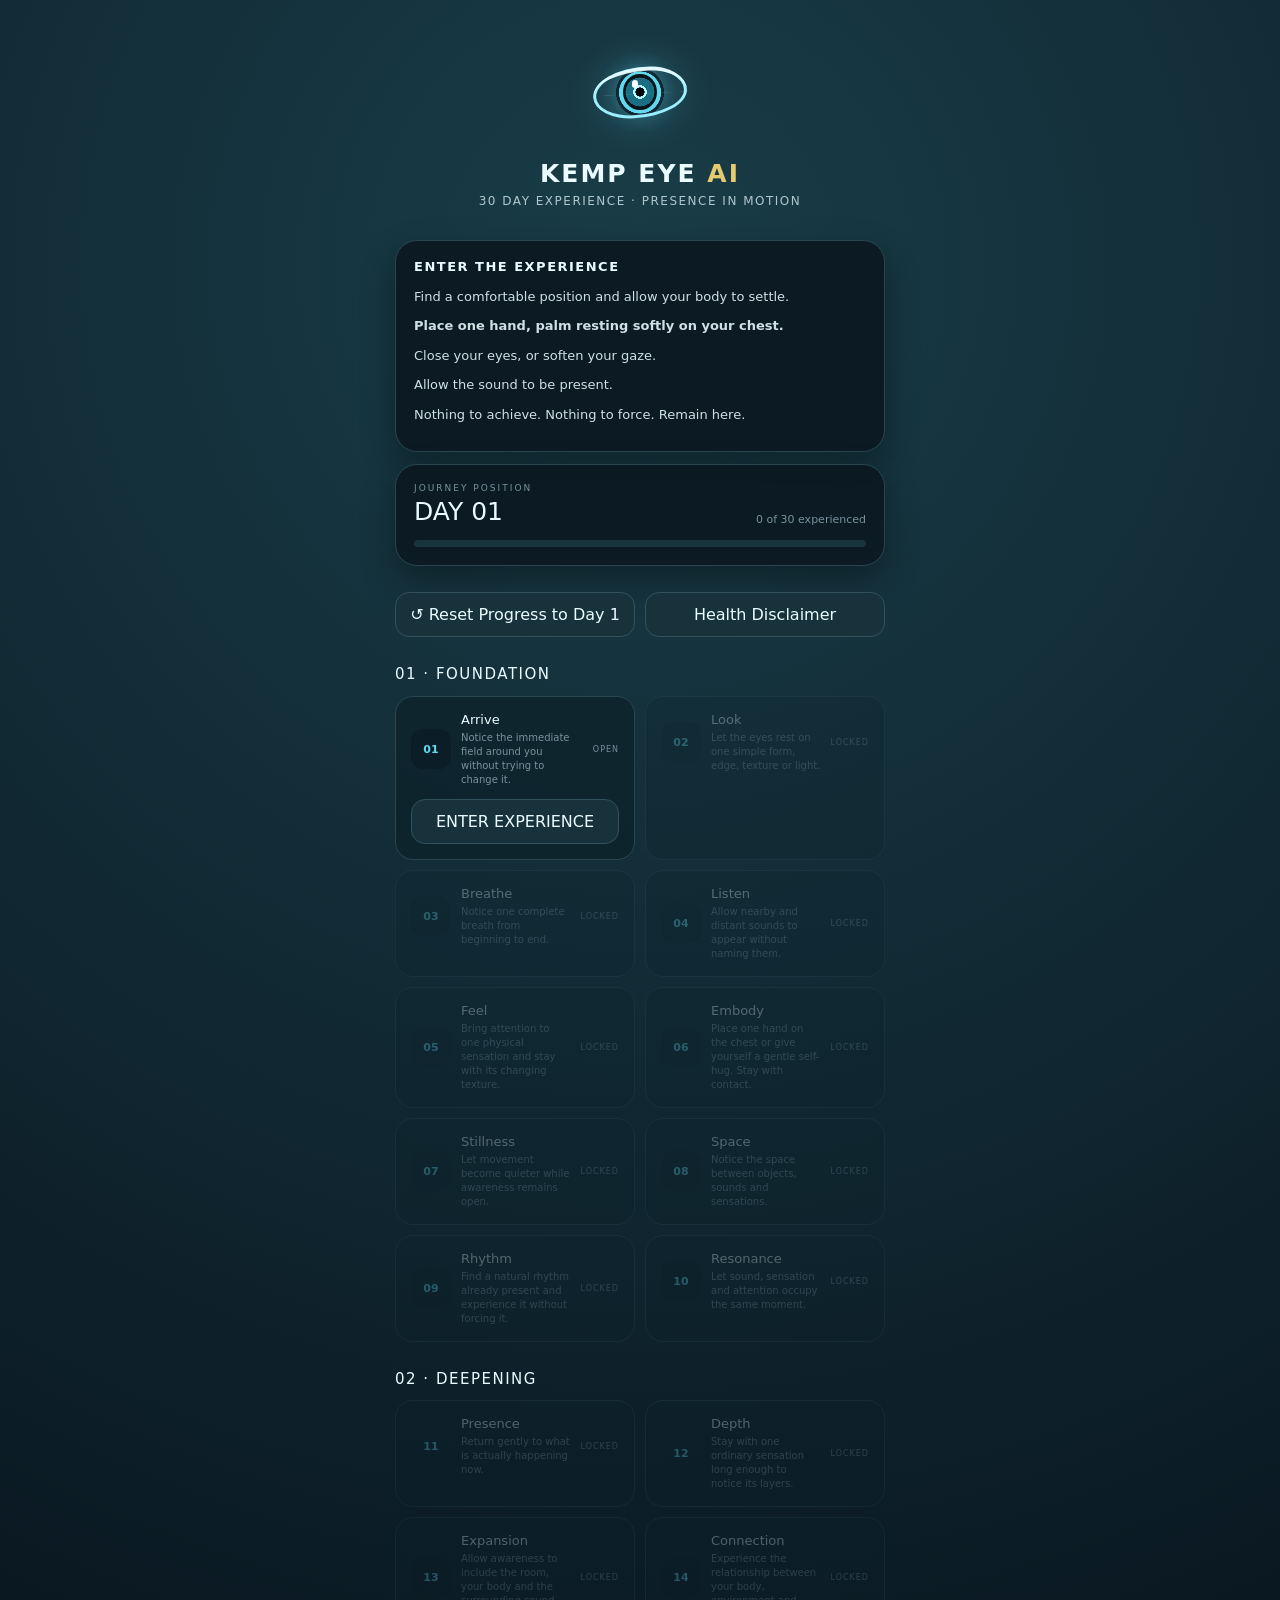
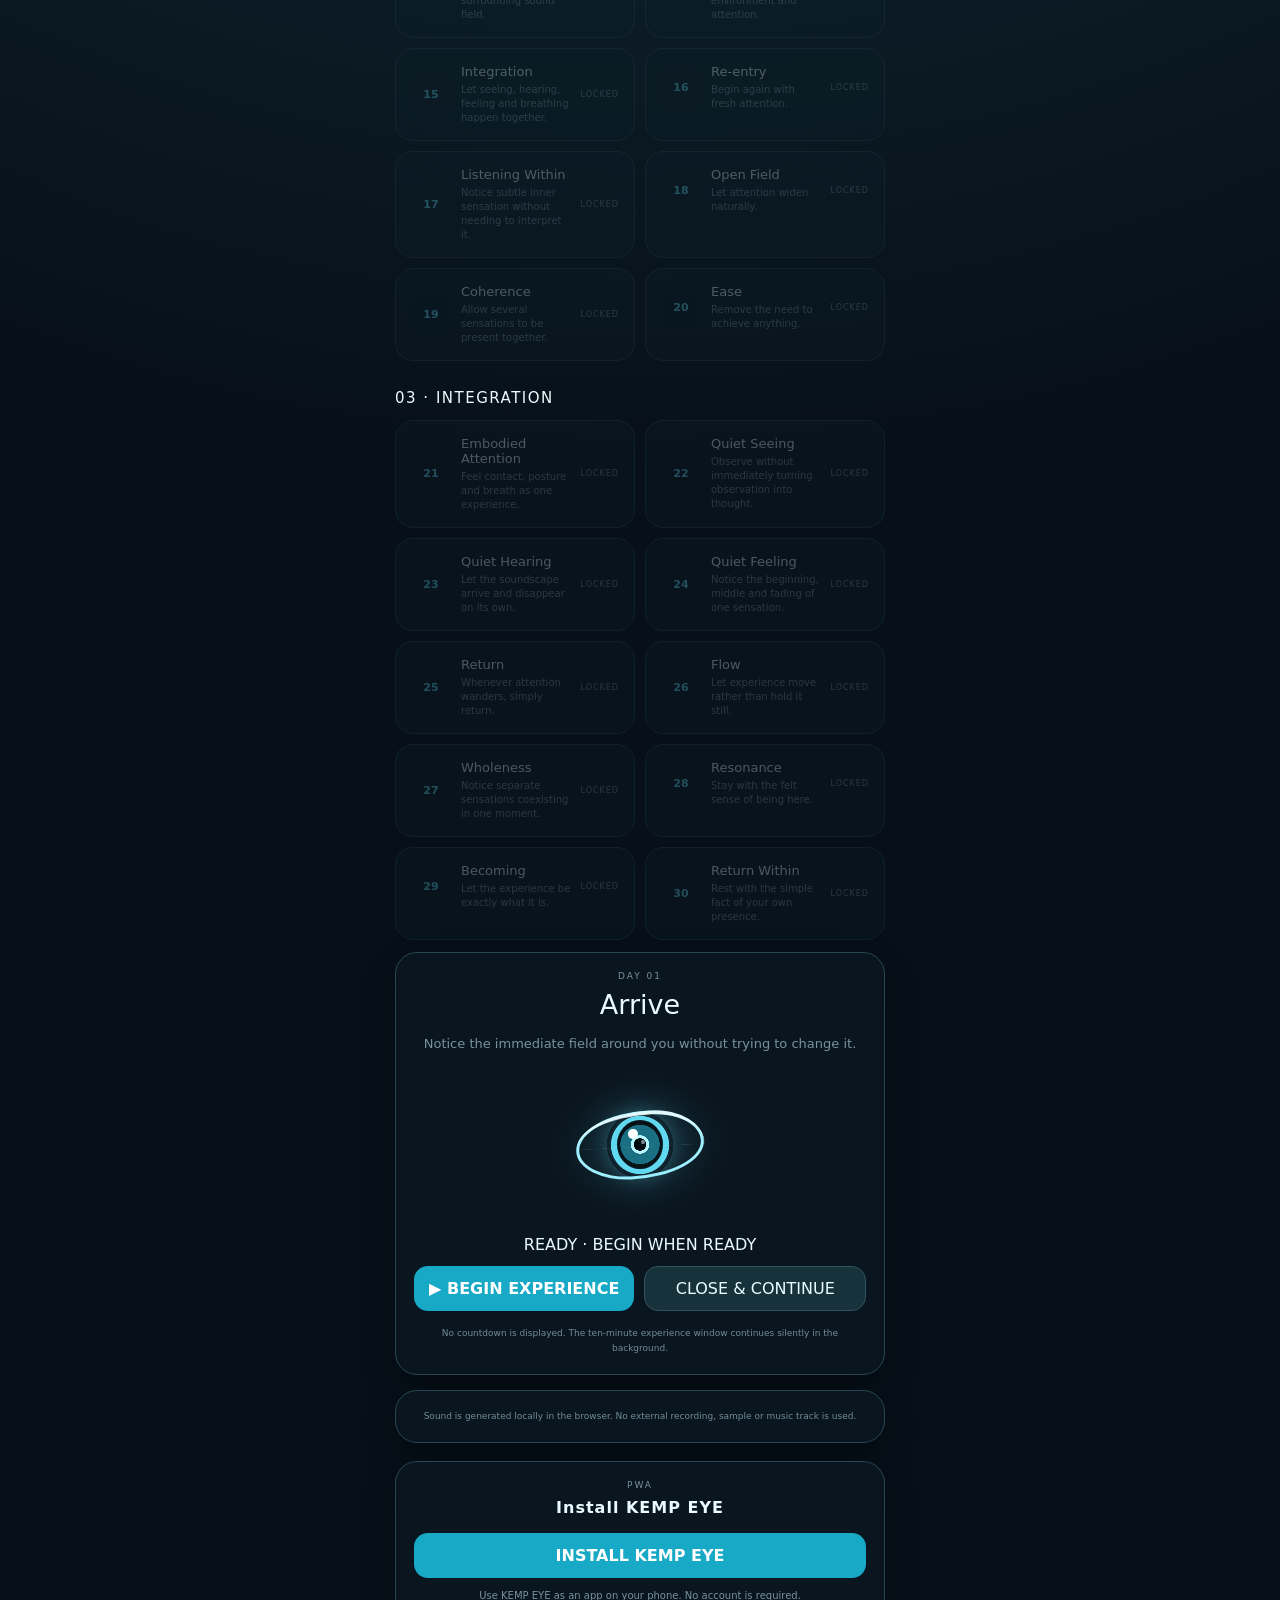
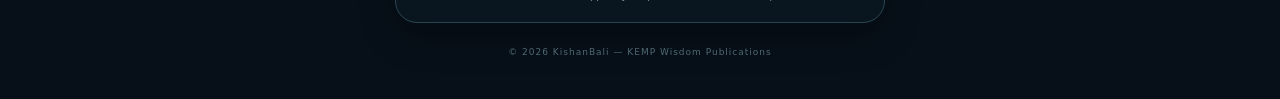
==== commit 52381b75: "Add KEMP EYE mobile install card" ====
--- a/index.html
+++ b/index.html
@@ -1 +1 @@
-<!doctype html><html lang="en"><head><meta charset="utf-8"><meta name="viewport" content="width=device-width,initial-scale=1,viewport-fit=cover"><meta name="theme-color" content="#071019"><meta name="apple-mobile-web-app-capable" content="yes"><meta name="mobile-web-app-capable" content="yes"><link rel="manifest" href="./manifest.json"><link rel="apple-touch-icon" href="./icon-192.svg"><title>KEMP EYE AI · 30-Day Experience</title><style>*{box-sizing:border-box}html,body{margin:0;min-height:100%;background:#071019;color:#eafcff;font-family:system-ui,-apple-system,Segoe UI,sans-serif}body{background:radial-gradient(circle at 50% 8%,#193d48,#071019 58%)}button{font:inherit}.app{max-width:520px;margin:auto;min-height:100vh;padding:22px 15px 38px}.hero{text-align:center;padding:12px 0 20px}.heroEye{width:116px;height:116px;margin:auto;display:grid;place-items:center}.eye{position:relative;width:min(280px,76vw);aspect-ratio:2.05/1;display:block;filter:drop-shadow(0 0 18px #61d9f155)}.heroEye .eye{width:94px;height:54px}.eye:before{content:"";position:absolute;inset:3% 0;border:3px solid #9eefff;border-radius:58% 42% 58% 42%/55% 48% 52% 45%;transform:rotate(-3deg);background:radial-gradient(circle at 50% 50%,#163b45 0 31%,#61d9f1 32% 42%,#071019 43% 48%,transparent 49%)}.eye .iris{position:absolute;width:36%;height:68%;left:32%;top:16%;border-radius:50%;background:radial-gradient(circle at 50% 50%,#02090d 0 18%,#b7f7ff 19% 27%,#1a6f82 28% 58%,#06141a 59% 100%);box-shadow:0 0 22px #61d9f188}.eye .iris:after{content:"";position:absolute;width:20%;height:20%;left:25%;top:18%;border-radius:50%;background:#fff;box-shadow:10px 8px 0 -3px #d9fbff88}.eye .lid{position:absolute;left:0;right:0;top:3%;height:50%;border-top:4px solid #eafcff;border-radius:60% 40% 0 0/100% 100% 0 0;transform:rotate(-3deg);opacity:.9}.hero h1{font-size:25px;letter-spacing:2px;margin:9px 0 6px}.hero h1 span{color:#e5ca70}.sub{font-size:12px;letter-spacing:1.5px;opacity:.72}.card{background:#0a1820e8;border:1px solid #294650;border-radius:22px;padding:18px;margin:12px 0;box-shadow:0 14px 35px #0005}.guidance h2{font-size:13px;letter-spacing:1.5px;margin:0 0 12px}.guidance p{font-size:13px;line-height:1.65;margin:8px 0;opacity:.88}.quiet{opacity:.65}.journey{display:flex;justify-content:space-between;align-items:end}.label{font-size:9px;letter-spacing:2px;color:#78929d}.big{font-size:25px;margin-top:4px}.count{font-size:11px;color:#78929d;text-align:right}.bar{height:7px;background:#18343d;border-radius:10px;overflow:hidden;margin-top:14px}.fill{height:100%;width:0;background:#61d9f1;transition:width .3s}.stage{margin-top:28px}.stage h2{font-size:15px;font-weight:500;letter-spacing:1.5px}.days{display:grid;grid-template-columns:repeat(2,1fr);gap:10px}.day{padding:15px;border:1px solid #294650;border-radius:18px;background:#0d222bcc}.lock{opacity:.3}.row{display:flex;gap:10px;align-items:center}.num{width:40px;height:40px;border-radius:12px;background:#0b1d26;color:#61d9f1;display:grid;place-items:center;font-weight:700;font-size:11px;flex:none}.done .num{color:#9de4c3}.name{font-size:13px}.theme{font-size:10px;color:#78929d;margin-top:4px;line-height:1.4}.state{margin-left:auto;font-size:8px;color:#78929d;letter-spacing:1px}.done .state{color:#9de4c3}.btn{width:100%;margin-top:12px;padding:12px;border-radius:14px;border:1px solid #31515c;background:#18323b;color:#eafcff;cursor:pointer}.primary{background:#18a9c7;color:#fff;font-weight:900;border:0}.session{display:none;text-align:center}.session.show{display:block}.session h2{font-size:27px;font-weight:500;margin:8px}.desc{color:#78929d;font-size:13px;line-height:1.7}.orb{width:150px;height:150px;margin:15px auto;display:grid;place-items:center}.orb .eye{width:128px;height:72px}.controls{display:flex;gap:10px}.message{display:none;margin-top:14px;padding:15px;border-radius:15px;background:#19574238;color:#bcebd9;font-size:12px}.message.show{display:block}.tabs{display:grid;grid-template-columns:1fr 1fr;gap:10px;margin-top:14px}.modal{display:none}.modal.show{display:block}.note,.disclaimer,.footer{color:#718b95;font-size:9px;line-height:1.7;text-align:center;margin-top:15px}.footer{color:#4f6972;letter-spacing:1px;margin-top:22px}.running .eye{animation:eyePulse 2.8s ease-in-out infinite}@keyframes eyePulse{50%{transform:scale(1.06);filter:drop-shadow(0 0 30px #61d9f188)}}@media(max-width:620px){.days{grid-template-columns:1fr}.controls,.tabs{display:flex;flex-direction:column}}</style></head><body><main class="app"><header class="hero"><div class="heroEye"><div class="eye"><div class="iris"></div><div class="lid"></div></div></div><h1>KEMP EYE <span>AI</span></h1><div class="sub">30 DAY EXPERIENCE · PRESENCE IN MOTION</div></header><section class="card guidance"><h2>ENTER THE EXPERIENCE</h2><p>Find a comfortable position and allow your body to settle.</p><p><strong>Place one hand, palm resting softly on your chest.</strong></p><p>Close your eyes, or soften your gaze.</p><p>Allow the sound to be present.</p><p class="quiet">Nothing to achieve. Nothing to force. Remain here.</p></section><section class="card"><div class="journey"><div><div class="label">JOURNEY POSITION</div><div class="big" id="dayNow">DAY 01</div></div><div class="count" id="count">0 of 30 experienced</div></div><div class="bar"><div class="fill" id="fill"></div></div></section><div class="tabs"><button class="btn" id="reset">↺ Reset Progress to Day 1</button><button class="btn" id="health">Health Disclaimer</button></div><section class="card modal" id="healthPanel"><h3>Health Disclaimer</h3><p>KEMP EYE AI is an experiential prototype for personal exploration. It does not diagnose, treat, prevent or measure any medical or psychological condition and makes no promise of a health outcome. Stop if any sound or visual effect feels uncomfortable.</p><button class="btn" id="healthClose">Close Disclaimer</button></section><div id="stages"></div><section class="card session" id="session"><div class="label" id="sessionDay">DAY 01</div><h2 id="title">Arrive</h2><p class="desc" id="desc"></p><div class="orb"><div class="eye"><div class="iris"></div><div class="lid"></div></div></div><div class="phase" id="phase">READY · BEGIN WHEN READY</div><div class="controls"><button class="btn primary" id="start">▶ BEGIN EXPERIENCE</button><button class="btn" id="close">CLOSE &amp; CONTINUE</button></div><div class="note">No countdown is displayed. The ten-minute experience window continues silently in the background.</div><div class="message" id="message"></div></section><section class="card disclaimer">Sound is generated locally in the browser. No external recording, sample or music track is used.</section><div class="footer">© 2026 KishanBali — KEMP Wisdom Publications</div></main><script>const days=[['Arrive','Notice the immediate field around you without trying to change it.'],['Look','Let the eyes rest on one simple form, edge, texture or light.'],['Breathe','Notice one complete breath from beginning to end.'],['Listen','Allow nearby and distant sounds to appear without naming them.'],['Feel','Bring attention to one physical sensation and stay with its changing texture.'],['Embody','Place one hand on the chest or give yourself a gentle self-hug. Stay with contact.'],['Stillness','Let movement become quieter while awareness remains open.'],['Space','Notice the space between objects, sounds and sensations.'],['Rhythm','Find a natural rhythm already present and experience it without forcing it.'],['Resonance','Let sound, sensation and attention occupy the same moment.'],['Presence','Return gently to what is actually happening now.'],['Depth','Stay with one ordinary sensation long enough to notice its layers.'],['Expansion','Allow awareness to include the room, your body and the surrounding sound field.'],['Connection','Experience the relationship between your body, environment and attention.'],['Integration','Let seeing, hearing, feeling and breathing happen together.'],['Re-entry','Begin again with fresh attention.'],['Listening Within','Notice subtle inner sensation without needing to interpret it.'],['Open Field','Let attention widen naturally.'],['Coherence','Allow several sensations to be present together.'],['Ease','Remove the need to achieve anything.'],['Embodied Attention','Feel contact, posture and breath as one experience.'],['Quiet Seeing','Observe without immediately turning observation into thought.'],['Quiet Hearing','Let the soundscape arrive and disappear on its own.'],['Quiet Feeling','Notice the beginning, middle and fading of one sensation.'],['Return','Whenever attention wanders, simply return.'],['Flow','Let experience move rather than hold it still.'],['Wholeness','Notice separate sensations coexisting in one moment.'],['Resonance','Stay with the felt sense of being here.'],['Becoming','Let the experience be exactly what it is.'],['Return Within','Rest with the simple fact of your own presence.']];const stages=[['01 · FOUNDATION',1,10],['02 · DEEPENING',11,20],['03 · INTEGRATION',21,30]];const profiles=[[174,[1,2,3],.025,.030,900],[196,[1,2.01,4],.020,.042,1050],[220,[1,1.5,2.5],.022,.036,1200],[196,[1,3,5],.018,.027,800],[233,[1,2,3.01],.021,.050,1300],[147,[1,1.5,2],.024,.031,850],[165,[1,2.01,3.99],.019,.045,1000],[196,[1,1.25,2.5],.021,.025,1150],[220,[1,2,4],.020,.055,1400],[247,[1,1.5,2.01],.018,.034,950],[174,[1,2,3,5],.020,.028,900],[185,[1,1.5,2.5,4],.019,.047,1000],[196,[1,2.01,3,4],.021,.033,1250],[208,[1,1.25,2.5,5],.018,.041,1150],[220,[1,2,3.01,4.02],.020,.052,1350],[233,[1,1.5,2.5,4],.019,.029,900],[247,[1,2.01,3.5,5],.020,.038,1100],[262,[1,1.25,2,3],.018,.026,1000],[196,[1,2,2.99,6],.020,.049,1450],[208,[1,1.5,3,4.5],.018,.035,1050],[220,[1,2,3,5,6],.019,.031,1200],[147,[1,1.5,2.5,3.5],.024,.043,850],[165,[1,2,3,4,6],.020,.057,1300],[185,[1,1.25,2.5,5],.018,.032,1100],[196,[1,1.5,2.5,4,6],.020,.046,1500],[220,[1,2,3.01,4.01],.019,.028,1000],[233,[1,1.25,2,3.5,5],.018,.053,1250],[174,[1,2.01,3,4.02,6],.022,.039,900],[262,[1,1.5,2.5,3.5,5],.017,.061,1400],[196,[1,2,3,4,5,6],.019,.034,1150]];const test=new URLSearchParams(location.search).get('test')==='1',DURATION=test?10:600,KEY='kempEye30Completed',RES='kempEye30Resume';let completed=Number(localStorage.getItem(KEY)||0),selected=Math.min(completed+1,30),elapsed=0,running=false,startStamp=0,raf=0,audio=null;const $=x=>document.getElementById(x);function save(){localStorage.setItem(RES,JSON.stringify({day:selected,elapsed}))}function load(d){try{let x=JSON.parse(localStorage.getItem(RES)||'null');return x&&x.day===d?Math.min(DURATION,Number(x.elapsed)||0):0}catch(e){return 0}}function stopAudio(){if(audio){audio.nodes.forEach(n=>{try{n.stop()}catch(e){}});try{audio.ctx.close()}catch(e){}audio=null}}function render(){let n=Math.min(completed+1,30);$('dayNow').textContent='DAY '+String(n).padStart(2,'0');$('count').textContent=completed+' of 30 experienced';$('fill').style.width=completed/30*100+'%';let host=$('stages');host.innerHTML='';stages.forEach(s=>{let sec=document.createElement('section');sec.className='stage';sec.innerHTML='<h2>'+s[0]+'</h2><div class="days"></div>';let grid=sec.querySelector('.days');for(let d=s[1];d<=s[2];d++){let open=d<=completed+1,done=d<=completed,c=document.createElement('article');c.className='day '+(done?'done ':'')+(!open?'lock':'');c.innerHTML='<div class="row"><div class="num">'+String(d).padStart(2,'0')+'</div><div><div class="name">'+days[d-1][0]+'</div><div class="theme">'+days[d-1][1]+'</div></div><div class="state">'+(done?'DONE':open?'OPEN':'LOCKED')+'</div></div>'+(open&&!done?'<button class="btn enter">ENTER EXPERIENCE</button>':'');if(open&&!done)c.querySelector('.enter').onclick=()=>openDay(d);grid.appendChild(c)}host.appendChild(sec)})}function openDay(d){if(d>completed+1)return;stopAudio();running=false;cancelAnimationFrame(raf);selected=d;elapsed=load(d);$('sessionDay').textContent='DAY '+String(d).padStart(2,'0');$('title').textContent=days[d-1][0];$('desc').textContent=days[d-1][1];$('phase').textContent=elapsed?'RESUME · CONTINUE WHEN READY':'READY · BEGIN WHEN READY';$('start').disabled=false;$('start').textContent=elapsed?'▶ RESUME EXPERIENCE':'▶ BEGIN EXPERIENCE';$('session').classList.add('show');setTimeout(()=>$('session').scrollIntoView({behavior:'smooth',block:'center'}),20)}async function begin(){if(running)return;stopAudio();let C=window.AudioContext||window.webkitAudioContext;if(!C){$('phase').textContent='AUDIO UNAVAILABLE';return}let ctx=new C();await ctx.resume();let p=profiles[selected-1],master=ctx.createGain(),filter=ctx.createBiquadFilter();master.gain.value=.0001;master.gain.exponentialRampToValueAtTime(p[2],ctx.currentTime+3);filter.type='lowpass';filter.frequency.value=p[4];filter.connect(master).connect(ctx.destination);let nodes=[];p[1].forEach((r,i)=>{let o=ctx.createOscillator(),g=ctx.createGain();o.type=i?'triangle':'sine';o.frequency.value=p[0]*r;g.gain.value=[.58,.22,.1,.055,.025,.012][i]||.01;o.connect(g).connect(filter);o.start();nodes.push(o)});audio={ctx,nodes};running=true;startStamp=performance.now()-elapsed*1000;$('session').classList.add('running');$('start').disabled=true;$('phase').textContent='EXPERIENCE IN PROGRESS · SOUND FIELD ACTIVE';raf=requestAnimationFrame(loop)}function loop(t){if(!running)return;elapsed=Math.min(DURATION,(t-startStamp)/1000);if(elapsed>=DURATION){finish();return}raf=requestAnimationFrame(loop)}function finish(){running=false;cancelAnimationFrame(raf);stopAudio();completed=Math.max(completed,selected);localStorage.setItem(KEY,completed);localStorage.removeItem(RES);$('session').classList.remove('running');render();$('phase').textContent=selected<30?'COMPLETE · NEXT DAY OPEN':'JOURNEY COMPLETE';$('message').textContent=selected<30?'DAY '+String(selected+1).padStart(2,'0')+' IS NOW OPEN.':'ALL 30 EXPERIENCES COMPLETE.';$('message').className='message show';if(selected<30)setTimeout(()=>openDay(selected+1),500)}$('start').onclick=begin;$('close').onclick=()=>{if(running)elapsed=Math.min(DURATION,(performance.now()-startStamp)/1000);save();stopAudio();running=false;cancelAnimationFrame(raf);completed=Math.max(completed,selected);localStorage.setItem(KEY,completed);$('session').classList.remove('show','running');render();scrollTo({top:0,behavior:'smooth'})};$('reset').onclick=()=>{stopAudio();running=false;completed=0;selected=1;elapsed=0;localStorage.removeItem(KEY);localStorage.removeItem(RES);$('session').classList.remove('show','running');render();openDay(1)};$('health').onclick=()=>$('healthPanel').classList.toggle('show');$('healthClose').onclick=()=>$('healthPanel').classList.remove('show');document.addEventListener('visibilitychange',()=>{if(document.hidden&&running){elapsed=Math.min(DURATION,(performance.now()-startStamp)/1000);save();stopAudio();running=false;cancelAnimationFrame(raf);$('session').classList.remove('running');$('start').disabled=false;$('start').textContent='▶ RESUME EXPERIENCE';$('phase').textContent='PAUSED · PRESS RESUME'}});window.addEventListener('pagehide',()=>{if(running){elapsed=Math.min(DURATION,(performance.now()-startStamp)/1000);save()}stopAudio()});render();openDay(selected);if('serviceWorker'in navigator)navigator.serviceWorker.register('./service-worker.js').catch(()=>{});</script></body></html>+<!doctype html><html lang="en"><head><meta charset="utf-8"><meta name="viewport" content="width=device-width,initial-scale=1,viewport-fit=cover"><meta name="theme-color" content="#071019"><meta name="apple-mobile-web-app-capable" content="yes"><meta name="mobile-web-app-capable" content="yes"><link rel="manifest" href="./manifest.json"><link rel="apple-touch-icon" href="./icon-192.svg"><title>KEMP EYE AI · 30-Day Experience</title><style>*{box-sizing:border-box}html,body{margin:0;min-height:100%;background:#071019;color:#eafcff;font-family:system-ui,-apple-system,Segoe UI,sans-serif}body{background:radial-gradient(circle at 50% 8%,#193d48,#071019 58%)}button{font:inherit}.app{max-width:520px;margin:auto;min-height:100vh;padding:22px 15px 38px}.hero{text-align:center;padding:12px 0 20px}.heroEye{width:116px;height:116px;margin:auto;display:grid;place-items:center}.eye{position:relative;width:min(280px,76vw);aspect-ratio:2.05/1;display:block;filter:drop-shadow(0 0 18px #61d9f155)}.heroEye .eye{width:94px;height:54px}.eye:before{content:"";position:absolute;inset:3% 0;border:3px solid #9eefff;border-radius:58% 42% 58% 42%/55% 48% 52% 45%;transform:rotate(-3deg);background:radial-gradient(circle at 50% 50%,#163b45 0 31%,#61d9f1 32% 42%,#071019 43% 48%,transparent 49%)}.eye .iris{position:absolute;width:36%;height:68%;left:32%;top:16%;border-radius:50%;background:radial-gradient(circle at 50% 50%,#02090d 0 18%,#b7f7ff 19% 27%,#1a6f82 28% 58%,#06141a 59% 100%);box-shadow:0 0 22px #61d9f188}.eye .iris:after{content:"";position:absolute;width:20%;height:20%;left:25%;top:18%;border-radius:50%;background:#fff;box-shadow:10px 8px 0 -3px #d9fbff88}.eye .lid{position:absolute;left:0;right:0;top:3%;height:50%;border-top:4px solid #eafcff;border-radius:60% 40% 0 0/100% 100% 0 0;transform:rotate(-3deg);opacity:.9}.hero h1{font-size:25px;letter-spacing:2px;margin:9px 0 6px}.hero h1 span{color:#e5ca70}.sub{font-size:12px;letter-spacing:1.5px;opacity:.72}.card{background:#0a1820e8;border:1px solid #294650;border-radius:22px;padding:18px;margin:12px 0;box-shadow:0 14px 35px #0005}.guidance h2{font-size:13px;letter-spacing:1.5px;margin:0 0 12px}.guidance p{font-size:13px;line-height:1.65;margin:8px 0;opacity:.88}.quiet{opacity:.65}.journey{display:flex;justify-content:space-between;align-items:end}.label{font-size:9px;letter-spacing:2px;color:#78929d}.big{font-size:25px;margin-top:4px}.count{font-size:11px;color:#78929d;text-align:right}.bar{height:7px;background:#18343d;border-radius:10px;overflow:hidden;margin-top:14px}.fill{height:100%;width:0;background:#61d9f1;transition:width .3s}.stage{margin-top:28px}.stage h2{font-size:15px;font-weight:500;letter-spacing:1.5px}.days{display:grid;grid-template-columns:repeat(2,1fr);gap:10px}.day{padding:15px;border:1px solid #294650;border-radius:18px;background:#0d222bcc}.lock{opacity:.3}.row{display:flex;gap:10px;align-items:center}.num{width:40px;height:40px;border-radius:12px;background:#0b1d26;color:#61d9f1;display:grid;place-items:center;font-weight:700;font-size:11px;flex:none}.done .num{color:#9de4c3}.name{font-size:13px}.theme{font-size:10px;color:#78929d;margin-top:4px;line-height:1.4}.state{margin-left:auto;font-size:8px;color:#78929d;letter-spacing:1px}.done .state{color:#9de4c3}.btn{width:100%;margin-top:12px;padding:12px;border-radius:14px;border:1px solid #31515c;background:#18323b;color:#eafcff;cursor:pointer}.primary{background:#18a9c7;color:#fff;font-weight:900;border:0}.session{display:none;text-align:center}.session.show{display:block}.session h2{font-size:27px;font-weight:500;margin:8px}.desc{color:#78929d;font-size:13px;line-height:1.7}.orb{width:150px;height:150px;margin:15px auto;display:grid;place-items:center}.orb .eye{width:128px;height:72px}.controls{display:flex;gap:10px}.message{display:none;margin-top:14px;padding:15px;border-radius:15px;background:#19574238;color:#bcebd9;font-size:12px}.message.show{display:block}.tabs{display:grid;grid-template-columns:1fr 1fr;gap:10px;margin-top:14px}.modal{display:none}.modal.show{display:block}.note,.disclaimer,.footer{color:#718b95;font-size:9px;line-height:1.7;text-align:center;margin-top:15px}.footer{color:#4f6972;letter-spacing:1px;margin-top:22px}.install-card{background:#0a1820e8;border:1px solid #294650;border-radius:22px;padding:18px;margin:18px 0 0;text-align:center;box-shadow:0 14px 35px #0005}.install-label{font-size:9px;letter-spacing:2px;color:#78929d}.install-card h2{font-size:16px;font-weight:600;letter-spacing:1px;margin:8px 0}.install-btn{width:100%;margin-top:8px;padding:13px;border-radius:14px;border:0;background:#18a9c7;color:#fff;font-weight:900;cursor:pointer}.install-note{font-size:10px;line-height:1.6;color:#78929d;margin-top:10px}.running .eye{animation:eyePulse 2.8s ease-in-out infinite}@keyframes eyePulse{50%{transform:scale(1.06);filter:drop-shadow(0 0 30px #61d9f188)}}@media(max-width:620px){.days{grid-template-columns:1fr}.controls,.tabs{display:flex;flex-direction:column}}</style></head><body><main class="app"><header class="hero"><div class="heroEye"><div class="eye"><div class="iris"></div><div class="lid"></div></div></div><h1>KEMP EYE <span>AI</span></h1><div class="sub">30 DAY EXPERIENCE · PRESENCE IN MOTION</div></header><section class="card guidance"><h2>ENTER THE EXPERIENCE</h2><p>Find a comfortable position and allow your body to settle.</p><p><strong>Place one hand, palm resting softly on your chest.</strong></p><p>Close your eyes, or soften your gaze.</p><p>Allow the sound to be present.</p><p class="quiet">Nothing to achieve. Nothing to force. Remain here.</p></section><section class="card"><div class="journey"><div><div class="label">JOURNEY POSITION</div><div class="big" id="dayNow">DAY 01</div></div><div class="count" id="count">0 of 30 experienced</div></div><div class="bar"><div class="fill" id="fill"></div></div></section><div class="tabs"><button class="btn" id="reset">↺ Reset Progress to Day 1</button><button class="btn" id="health">Health Disclaimer</button></div><section class="card modal" id="healthPanel"><h3>Health Disclaimer</h3><p>KEMP EYE AI is an experiential prototype for personal exploration. It does not diagnose, treat, prevent or measure any medical or psychological condition and makes no promise of a health outcome. Stop if any sound or visual effect feels uncomfortable.</p><button class="btn" id="healthClose">Close Disclaimer</button></section><div id="stages"></div><section class="card session" id="session"><div class="label" id="sessionDay">DAY 01</div><h2 id="title">Arrive</h2><p class="desc" id="desc"></p><div class="orb"><div class="eye"><div class="iris"></div><div class="lid"></div></div></div><div class="phase" id="phase">READY · BEGIN WHEN READY</div><div class="controls"><button class="btn primary" id="start">▶ BEGIN EXPERIENCE</button><button class="btn" id="close">CLOSE &amp; CONTINUE</button></div><div class="note">No countdown is displayed. The ten-minute experience window continues silently in the background.</div><div class="message" id="message"></div></section><section class="card disclaimer">Sound is generated locally in the browser. No external recording, sample or music track is used.</section><section class="install-card" id="installCard"><div class="install-label">PWA</div><h2>Install KEMP EYE</h2><button class="install-btn" id="installBtn">INSTALL KEMP EYE</button><div class="install-note">Use KEMP EYE as an app on your phone. No account is required.</div></section><div class="footer">© 2026 KishanBali — KEMP Wisdom Publications</div></main><script>const days=[['Arrive','Notice the immediate field around you without trying to change it.'],['Look','Let the eyes rest on one simple form, edge, texture or light.'],['Breathe','Notice one complete breath from beginning to end.'],['Listen','Allow nearby and distant sounds to appear without naming them.'],['Feel','Bring attention to one physical sensation and stay with its changing texture.'],['Embody','Place one hand on the chest or give yourself a gentle self-hug. Stay with contact.'],['Stillness','Let movement become quieter while awareness remains open.'],['Space','Notice the space between objects, sounds and sensations.'],['Rhythm','Find a natural rhythm already present and experience it without forcing it.'],['Resonance','Let sound, sensation and attention occupy the same moment.'],['Presence','Return gently to what is actually happening now.'],['Depth','Stay with one ordinary sensation long enough to notice its layers.'],['Expansion','Allow awareness to include the room, your body and the surrounding sound field.'],['Connection','Experience the relationship between your body, environment and attention.'],['Integration','Let seeing, hearing, feeling and breathing happen together.'],['Re-entry','Begin again with fresh attention.'],['Listening Within','Notice subtle inner sensation without needing to interpret it.'],['Open Field','Let attention widen naturally.'],['Coherence','Allow several sensations to be present together.'],['Ease','Remove the need to achieve anything.'],['Embodied Attention','Feel contact, posture and breath as one experience.'],['Quiet Seeing','Observe without immediately turning observation into thought.'],['Quiet Hearing','Let the soundscape arrive and disappear on its own.'],['Quiet Feeling','Notice the beginning, middle and fading of one sensation.'],['Return','Whenever attention wanders, simply return.'],['Flow','Let experience move rather than hold it still.'],['Wholeness','Notice separate sensations coexisting in one moment.'],['Resonance','Stay with the felt sense of being here.'],['Becoming','Let the experience be exactly what it is.'],['Return Within','Rest with the simple fact of your own presence.']];const stages=[['01 · FOUNDATION',1,10],['02 · DEEPENING',11,20],['03 · INTEGRATION',21,30]];const profiles=[[174,[1,2,3],.025,.030,900],[196,[1,2.01,4],.020,.042,1050],[220,[1,1.5,2.5],.022,.036,1200],[196,[1,3,5],.018,.027,800],[233,[1,2,3.01],.021,.050,1300],[147,[1,1.5,2],.024,.031,850],[165,[1,2.01,3.99],.019,.045,1000],[196,[1,1.25,2.5],.021,.025,1150],[220,[1,2,4],.020,.055,1400],[247,[1,1.5,2.01],.018,.034,950],[174,[1,2,3,5],.020,.028,900],[185,[1,1.5,2.5,4],.019,.047,1000],[196,[1,2.01,3,4],.021,.033,1250],[208,[1,1.25,2.5,5],.018,.041,1150],[220,[1,2,3.01,4.02],.020,.052,1350],[233,[1,1.5,2.5,4],.019,.029,900],[247,[1,2.01,3.5,5],.020,.038,1100],[262,[1,1.25,2,3],.018,.026,1000],[196,[1,2,2.99,6],.020,.049,1450],[208,[1,1.5,3,4.5],.018,.035,1050],[220,[1,2,3,5,6],.019,.031,1200],[147,[1,1.5,2.5,3.5],.024,.043,850],[165,[1,2,3,4,6],.020,.057,1300],[185,[1,1.25,2.5,5],.018,.032,1100],[196,[1,1.5,2.5,4,6],.020,.046,1500],[220,[1,2,3.01,4.01],.019,.028,1000],[233,[1,1.25,2,3.5,5],.018,.053,1250],[174,[1,2.01,3,4.02,6],.022,.039,900],[262,[1,1.5,2.5,3.5,5],.017,.061,1400],[196,[1,2,3,4,5,6],.019,.034,1150]];const test=new URLSearchParams(location.search).get('test')==='1',DURATION=test?10:600,KEY='kempEye30Completed',RES='kempEye30Resume';let completed=Number(localStorage.getItem(KEY)||0),selected=Math.min(completed+1,30),elapsed=0,running=false,startStamp=0,raf=0,audio=null;const $=x=>document.getElementById(x);function save(){localStorage.setItem(RES,JSON.stringify({day:selected,elapsed}))}function load(d){try{let x=JSON.parse(localStorage.getItem(RES)||'null');return x&&x.day===d?Math.min(DURATION,Number(x.elapsed)||0):0}catch(e){return 0}}function stopAudio(){if(audio){audio.nodes.forEach(n=>{try{n.stop()}catch(e){}});try{audio.ctx.close()}catch(e){}audio=null}}function render(){let n=Math.min(completed+1,30);$('dayNow').textContent='DAY '+String(n).padStart(2,'0');$('count').textContent=completed+' of 30 experienced';$('fill').style.width=completed/30*100+'%';let host=$('stages');host.innerHTML='';stages.forEach(s=>{let sec=document.createElement('section');sec.className='stage';sec.innerHTML='<h2>'+s[0]+'</h2><div class="days"></div>';let grid=sec.querySelector('.days');for(let d=s[1];d<=s[2];d++){let open=d<=completed+1,done=d<=completed,c=document.createElement('article');c.className='day '+(done?'done ':'')+(!open?'lock':'');c.innerHTML='<div class="row"><div class="num">'+String(d).padStart(2,'0')+'</div><div><div class="name">'+days[d-1][0]+'</div><div class="theme">'+days[d-1][1]+'</div></div><div class="state">'+(done?'DONE':open?'OPEN':'LOCKED')+'</div></div>'+(open&&!done?'<button class="btn enter">ENTER EXPERIENCE</button>':'');if(open&&!done)c.querySelector('.enter').onclick=()=>openDay(d);grid.appendChild(c)}host.appendChild(sec)})}function openDay(d){if(d>completed+1)return;stopAudio();running=false;cancelAnimationFrame(raf);selected=d;elapsed=load(d);$('sessionDay').textContent='DAY '+String(d).padStart(2,'0');$('title').textContent=days[d-1][0];$('desc').textContent=days[d-1][1];$('phase').textContent=elapsed?'RESUME · CONTINUE WHEN READY':'READY · BEGIN WHEN READY';$('start').disabled=false;$('start').textContent=elapsed?'▶ RESUME EXPERIENCE':'▶ BEGIN EXPERIENCE';$('session').classList.add('show');setTimeout(()=>$('session').scrollIntoView({behavior:'smooth',block:'center'}),20)}async function begin(){if(running)return;stopAudio();let C=window.AudioContext||window.webkitAudioContext;if(!C){$('phase').textContent='AUDIO UNAVAILABLE';return}let ctx=new C();await ctx.resume();let p=profiles[selected-1],master=ctx.createGain(),filter=ctx.createBiquadFilter();master.gain.value=.0001;master.gain.exponentialRampToValueAtTime(p[2],ctx.currentTime+3);filter.type='lowpass';filter.frequency.value=p[4];filter.connect(master).connect(ctx.destination);let nodes=[];p[1].forEach((r,i)=>{let o=ctx.createOscillator(),g=ctx.createGain();o.type=i?'triangle':'sine';o.frequency.value=p[0]*r;g.gain.value=[.58,.22,.1,.055,.025,.012][i]||.01;o.connect(g).connect(filter);o.start();nodes.push(o)});audio={ctx,nodes};running=true;startStamp=performance.now()-elapsed*1000;$('session').classList.add('running');$('start').disabled=true;$('phase').textContent='EXPERIENCE IN PROGRESS · SOUND FIELD ACTIVE';raf=requestAnimationFrame(loop)}function loop(t){if(!running)return;elapsed=Math.min(DURATION,(t-startStamp)/1000);if(elapsed>=DURATION){finish();return}raf=requestAnimationFrame(loop)}function finish(){running=false;cancelAnimationFrame(raf);stopAudio();completed=Math.max(completed,selected);localStorage.setItem(KEY,completed);localStorage.removeItem(RES);$('session').classList.remove('running');render();$('phase').textContent=selected<30?'COMPLETE · NEXT DAY OPEN':'JOURNEY COMPLETE';$('message').textContent=selected<30?'DAY '+String(selected+1).padStart(2,'0')+' IS NOW OPEN.':'ALL 30 EXPERIENCES COMPLETE.';$('message').className='message show';if(selected<30)setTimeout(()=>openDay(selected+1),500)}$('start').onclick=begin;$('close').onclick=()=>{if(running)elapsed=Math.min(DURATION,(performance.now()-startStamp)/1000);save();stopAudio();running=false;cancelAnimationFrame(raf);completed=Math.max(completed,selected);localStorage.setItem(KEY,completed);$('session').classList.remove('show','running');render();scrollTo({top:0,behavior:'smooth'})};$('reset').onclick=()=>{stopAudio();running=false;completed=0;selected=1;elapsed=0;localStorage.removeItem(KEY);localStorage.removeItem(RES);$('session').classList.remove('show','running');render();openDay(1)};$('health').onclick=()=>$('healthPanel').classList.toggle('show');$('healthClose').onclick=()=>$('healthPanel').classList.remove('show');const installCard=$('installCard'),installBtn=$('installBtn');let deferredPrompt=null;function isStandalone(){return window.matchMedia('(display-mode: standalone)').matches||window.navigator.standalone===true}function hideInstall(){installCard.style.display='none'}if(isStandalone())hideInstall();window.addEventListener('beforeinstallprompt',e=>{e.preventDefault();deferredPrompt=e;installCard.style.display='block'});installBtn.addEventListener('click',async()=>{if(deferredPrompt){deferredPrompt.prompt();await deferredPrompt.userChoice;deferredPrompt=null;return}if(/iphone|ipad|ipod/i.test(navigator.userAgent)&&!isStandalone()){installBtn.textContent='ADD TO HOME SCREEN';alert('In Safari, tap Share → Add to Home Screen.')}});window.addEventListener('appinstalled',hideInstall);window.addEventListener('pageshow',()=>{if(isStandalone())hideInstall()});document.addEventListener('visibilitychange',()=>{if(document.hidden&&running){elapsed=Math.min(DURATION,(performance.now()-startStamp)/1000);save();stopAudio();running=false;cancelAnimationFrame(raf);$('session').classList.remove('running');$('start').disabled=false;$('start').textContent='▶ RESUME EXPERIENCE';$('phase').textContent='PAUSED · PRESS RESUME'}});window.addEventListener('pagehide',()=>{if(running){elapsed=Math.min(DURATION,(performance.now()-startStamp)/1000);save()}stopAudio()});render();openDay(selected);if('serviceWorker'in navigator)navigator.serviceWorker.register('./service-worker.js').catch(()=>{});</script></body></html>
